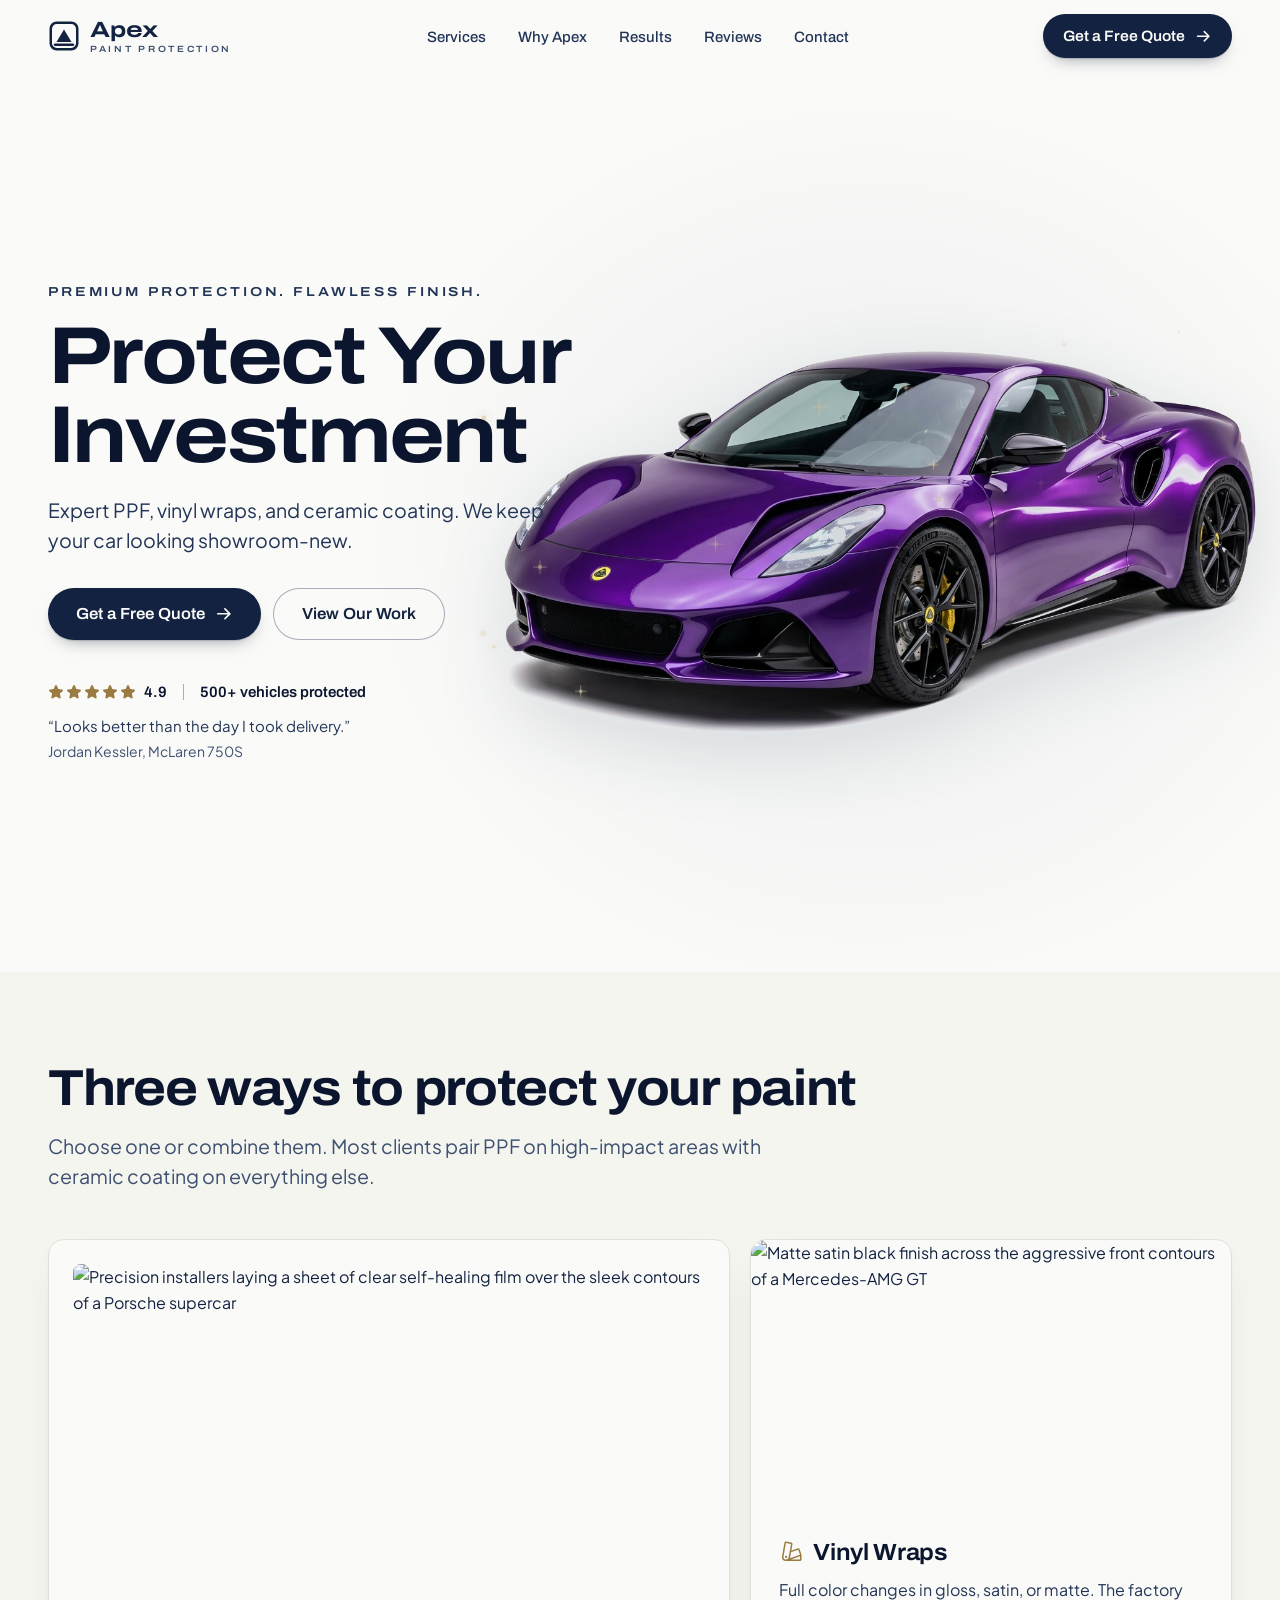
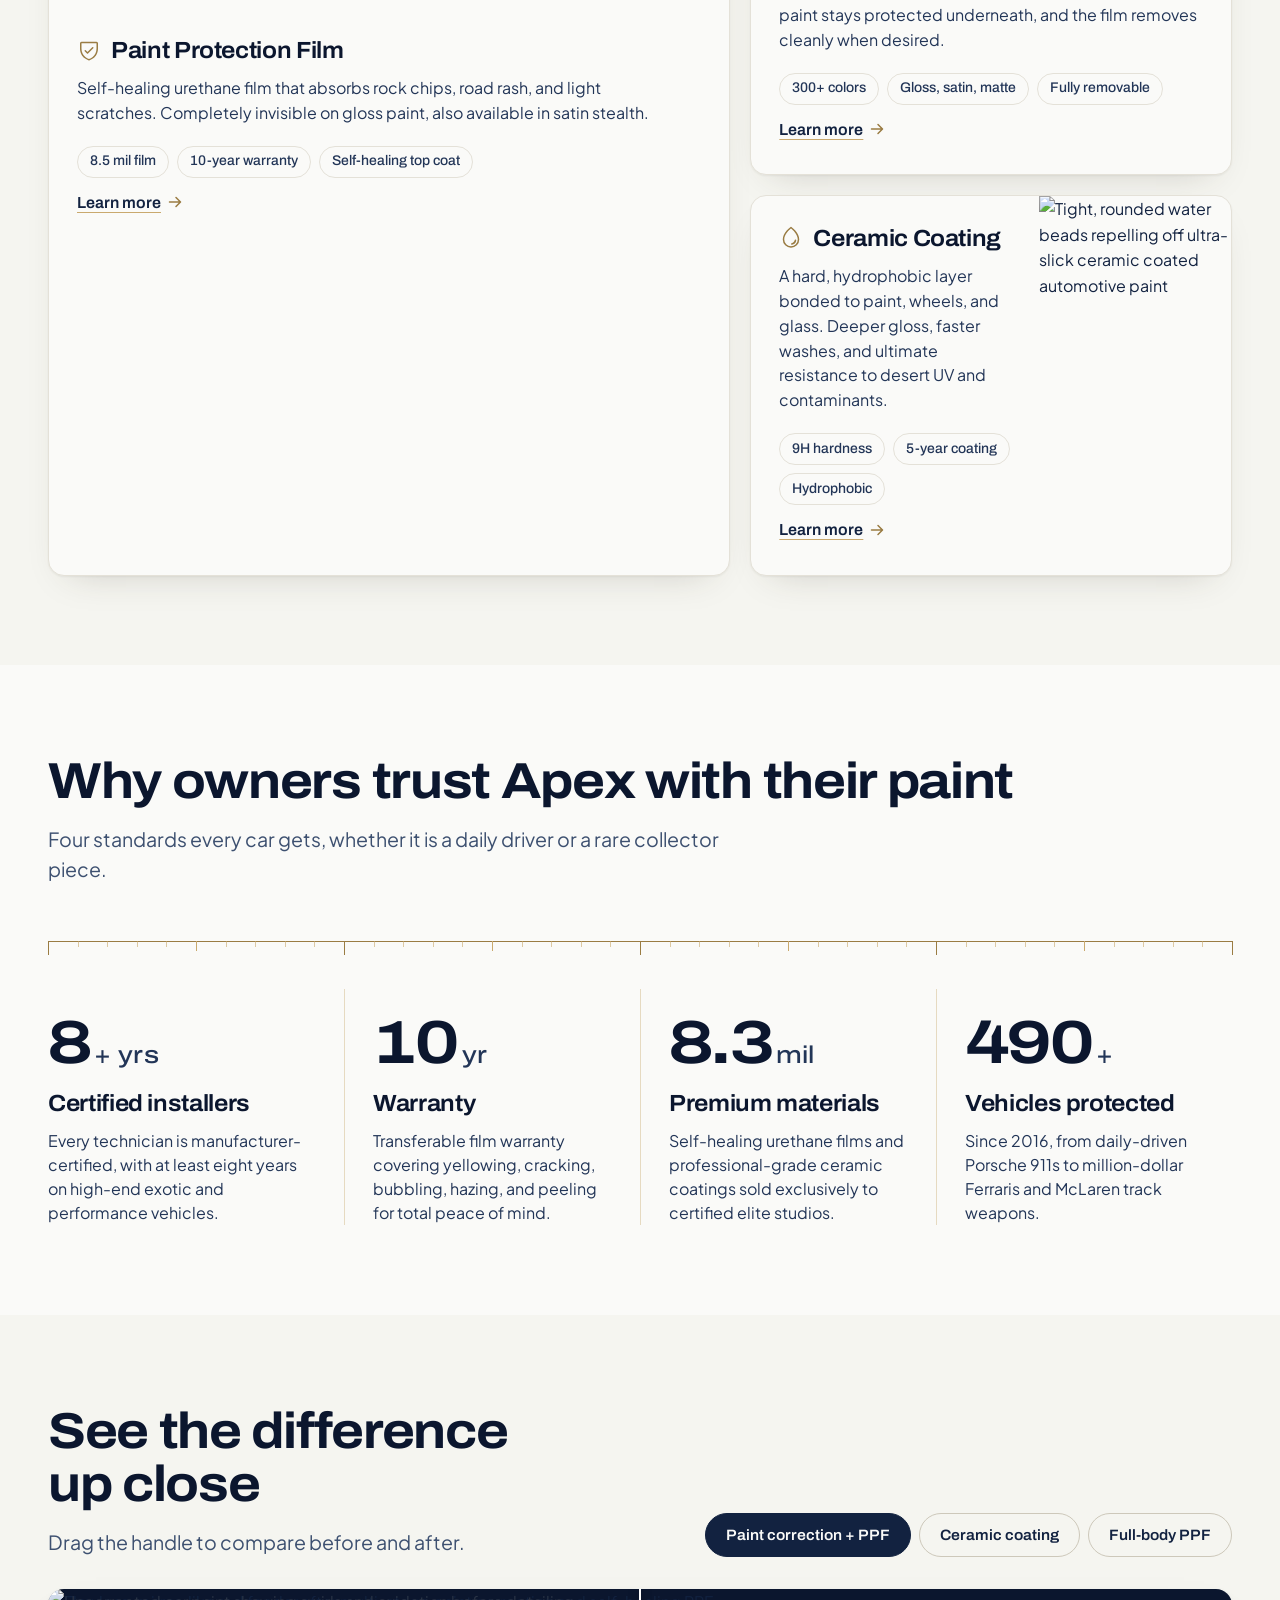
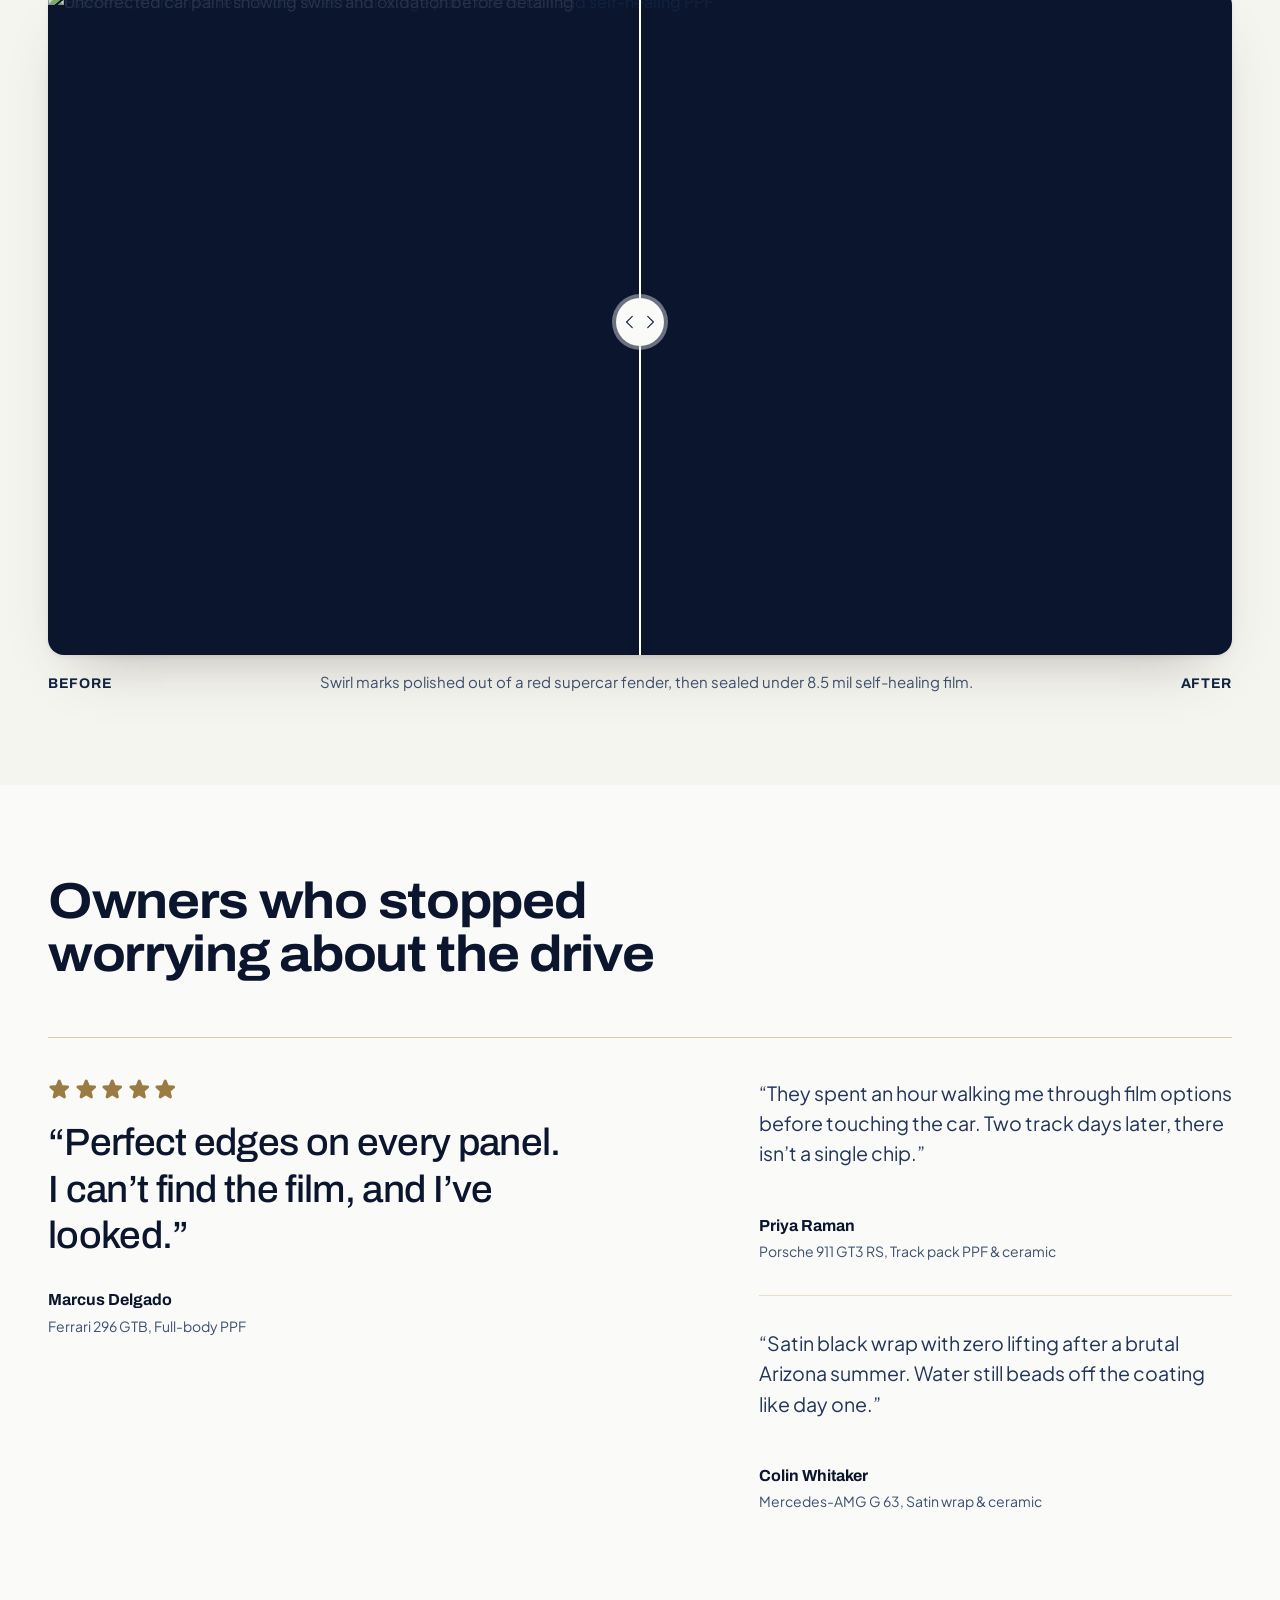
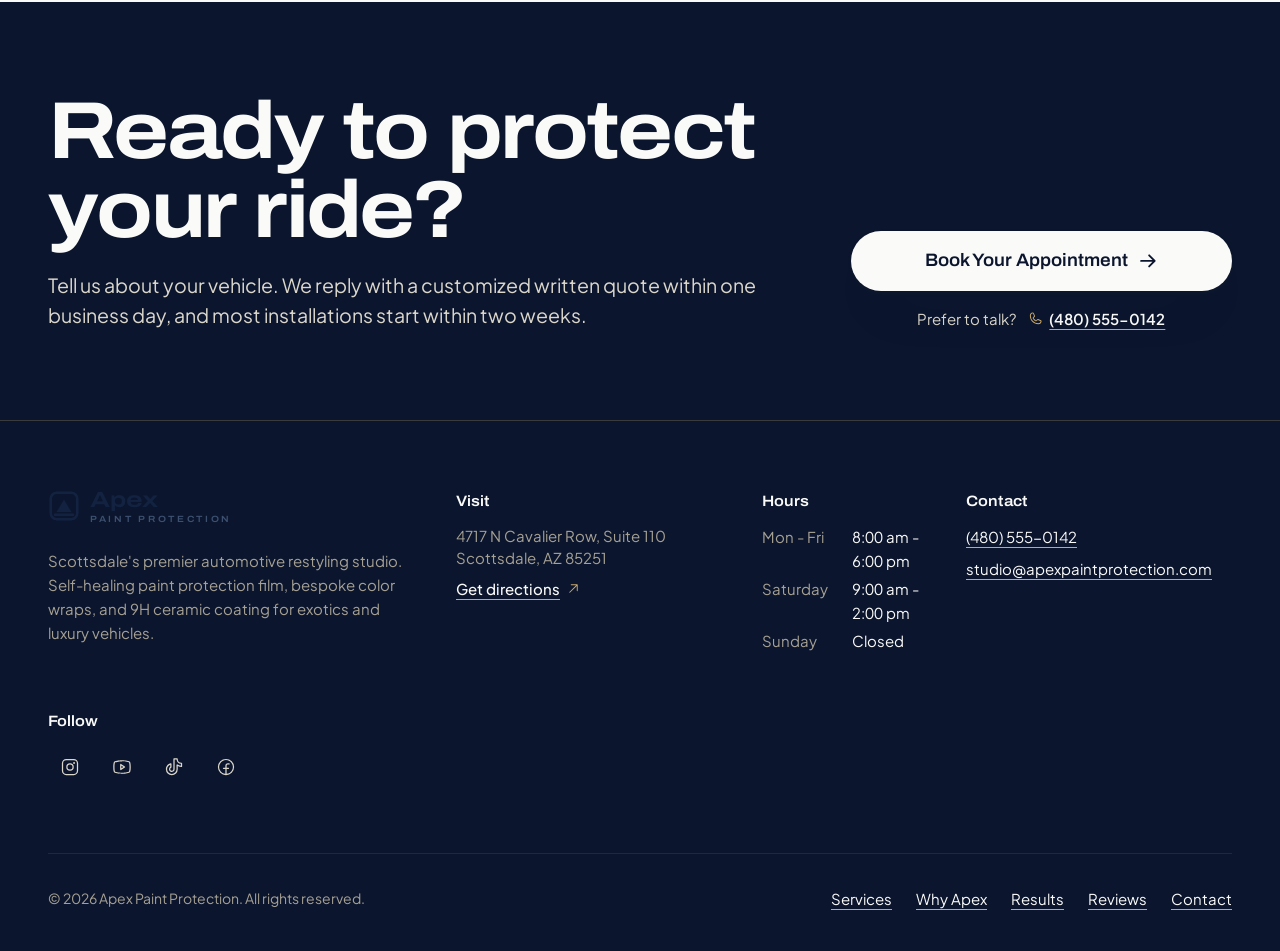
==== index.html @ 85b522db "Udpated the whole new website" ====
<!DOCTYPE html>
<html lang="en">
<head>
  <meta charset="utf-8" />
  <meta name="viewport" content="width=device-width, initial-scale=1.0" />
  <meta name="theme-color" content="#fafaf8" />
  <meta name="color-scheme" content="light" />
  
  <title>Apex Paint Protection | PPF, Vinyl Wraps & Ceramic Coating in Scottsdale</title>
  <meta name="description" content="Scottsdale's premier automotive restyling studio. Certified paint protection film (PPF), custom vinyl wraps, and 9H ceramic coating for exotics, supercars, and daily drivers." />
  
  <!-- Open Graph / Meta -->
  <meta property="og:type" content="website" />
  <meta property="og:title" content="Apex Paint Protection | PPF, Wraps & Ceramic Coating" />
  <meta property="og:description" content="Factory-certified installers, 10-year transferable film warranty, 500+ supercars protected. Book your consultation in Scottsdale." />
  <meta property="og:image" content="https://images.unsplash.com/photo-1617814076367-b759c7d7e738?auto=format&fit=crop&w=1200&q=80" />

  <!-- Google Fonts: Archivo (Variable weights & stretch) + Inter -->
  <link rel="preconnect" href="https://fonts.googleapis.com" />
  <link rel="preconnect" href="https://fonts.gstatic.com" crossorigin />
  <link href="https://fonts.googleapis.com/css2?family=Archivo:ital,wdth,wght@0,62..125,100..900;1,62..125,100..900&family=Plus+Jakarta+Sans:wght@400;500;600;700&display=swap" rel="stylesheet" />

  <link rel="stylesheet" href="styles.css" />
</head>
<body id="top">
  <a href="#main" class="skip-link">Skip to content</a>

  <!-- ==================== HEADER ==================== -->
  <header class="site-header" id="site-header">
    <div class="container-page header-inner">
      <a href="#top" class="brand-logo" aria-label="Apex Paint Protection, back to top">
        <svg viewBox="0 0 32 32" fill="none" aria-hidden="true" class="logo-icon">
          <rect x="2.75" y="2.75" width="26.5" height="26.5" rx="6" stroke="currentColor" stroke-width="2.5"></rect>
          <path d="M16 9.5 23.5 22h-15L16 9.5Z" fill="currentColor"></path>
          <path d="M7 24.75h18" stroke="currentColor" stroke-width="2.5" stroke-linecap="round"></path>
        </svg>
        <span class="brand-text">
          <span class="brand-title">Apex</span>
          <span class="brand-subtitle">Paint Protection</span>
        </span>
      </a>

      <nav class="desktop-nav" aria-label="Primary Navigation">
        <ul class="nav-list">
          <li><a href="#services" class="nav-link">Services</a></li>
          <li><a href="#why" class="nav-link">Why Apex</a></li>
          <li><a href="#results" class="nav-link">Results</a></li>
          <li><a href="#reviews" class="nav-link">Reviews</a></li>
          <li><a href="#contact" class="nav-link">Contact</a></li>
        </ul>
      </nav>

      <div class="header-actions">
        <button type="button" class="btn btn-primary btn-sm btn-quote" id="header-quote-btn" aria-haspopup="dialog">
          <span>Get a Free Quote</span>
          <svg class="btn-arrow" viewBox="0 0 256 256" width="1em" height="1em" fill="currentColor" aria-hidden="true">
            <path d="M224.49,136.49l-72,72a12,12,0,0,1-17-17L187,140H40a12,12,0,0,1,0-24H187L135.51,64.48a12,12,0,0,1,17-17l72,72A12,12,0,0,1,224.49,136.49Z"></path>
          </svg>
        </button>

        <button type="button" class="mobile-menu-btn" id="mobile-menu-toggle" aria-label="Open navigation menu" aria-expanded="false" aria-controls="mobile-drawer">
          <svg viewBox="0 0 256 256" width="1em" height="1em" fill="currentColor" aria-hidden="true">
            <path d="M224,128a8,8,0,0,1-8,8H40a8,8,0,0,1,0-16H216A8,8,0,0,1,224,128ZM40,72H216a8,8,0,0,0,0-16H40a8,8,0,0,0,0,16ZM216,184H40a8,8,0,0,0,0,16H216a8,8,0,0,0,0-16Z"></path>
          </svg>
        </button>
      </div>
    </div>
  </header>

  <!-- Mobile Menu Drawer Dialog -->
  <dialog id="mobile-drawer" class="mobile-drawer" aria-label="Navigation Menu">
    <div class="container-page mobile-drawer-inner">
      <div class="drawer-header">
        <span class="brand-logo">
          <svg viewBox="0 0 32 32" fill="none" aria-hidden="true" class="logo-icon">
            <rect x="2.75" y="2.75" width="26.5" height="26.5" rx="6" stroke="currentColor" stroke-width="2.5"></rect>
            <path d="M16 9.5 23.5 22h-15L16 9.5Z" fill="currentColor"></path>
            <path d="M7 24.75h18" stroke="currentColor" stroke-width="2.5" stroke-linecap="round"></path>
          </svg>
          <span class="brand-text">
            <span class="brand-title">Apex</span>
            <span class="brand-subtitle">Paint Protection</span>
          </span>
        </span>
        <button type="button" class="drawer-close-btn" id="mobile-drawer-close" aria-label="Close navigation menu">
          <svg viewBox="0 0 256 256" width="1em" height="1em" fill="currentColor" aria-hidden="true">
            <path d="M205.66,194.34a8,8,0,0,1-11.32,11.32L128,139.31,61.66,205.66a8,8,0,0,1-11.32-11.32L116.69,128,50.34,61.66A8,8,0,0,1,61.66,50.34L128,116.69l66.34-66.35a8,8,0,0,1,11.32,11.32L139.31,128Z"></path>
          </svg>
        </button>
      </div>

      <nav class="mobile-nav" aria-label="Mobile Navigation">
        <ul class="mobile-nav-list">
          <li><a href="#services" class="mobile-nav-link">Services</a></li>
          <li><a href="#why" class="mobile-nav-link">Why Apex</a></li>
          <li><a href="#results" class="mobile-nav-link">Results</a></li>
          <li><a href="#reviews" class="mobile-nav-link">Reviews</a></li>
          <li><a href="#contact" class="mobile-nav-link">Contact</a></li>
        </ul>
      </nav>

      <div class="mobile-drawer-footer">
        <button type="button" class="btn btn-primary btn-lg w-full btn-quote-mobile">
          <span>Get a Free Quote</span>
          <svg class="btn-arrow" viewBox="0 0 256 256" width="1em" height="1em" fill="currentColor" aria-hidden="true">
            <path d="M224.49,136.49l-72,72a12,12,0,0,1-17-17L187,140H40a12,12,0,0,1,0-24H187L135.51,64.48a12,12,0,0,1,17-17l72,72A12,12,0,0,1,224.49,136.49Z"></path>
          </svg>
        </button>
      </div>
    </div>
  </dialog>

  <!-- ==================== MAIN CONTENT ==================== -->
  <main id="main">
    
    <!-- HERO SECTION -->
    <section class="hero-section" id="hero" aria-labelledby="hero-heading">
      <div class="container-page hero-container">
        
        <!-- Hero Text & CTA -->
        <div class="hero-content">
          <p class="eyebrow" data-reveal>Premium protection. Flawless finish.</p>
          
          <h1 id="hero-heading" class="heading-display hero-title">
            <span class="line-mask"><span class="line-inner" data-reveal-line>Protect Your</span></span>
            <span class="line-mask"><span class="line-inner" data-reveal-line>Investment</span></span>
          </h1>

          <p class="text-lead hero-lead" data-reveal>
            Expert PPF, vinyl wraps, and ceramic coating. We keep your car looking showroom-new.
          </p>

          <div class="hero-cta-group" data-reveal>
            <button type="button" class="btn btn-primary btn-lg btn-quote" aria-haspopup="dialog">
              <span>Get a Free Quote</span>
              <svg class="btn-arrow" viewBox="0 0 256 256" width="1em" height="1em" fill="currentColor" aria-hidden="true">
                <path d="M224.49,136.49l-72,72a12,12,0,0,1-17-17L187,140H40a12,12,0,0,1,0-24H187L135.51,64.48a12,12,0,0,1,17-17l72,72A12,12,0,0,1,224.49,136.49Z"></path>
              </svg>
            </button>
            <a href="#results" class="btn btn-secondary btn-lg">
              <span>View Our Work</span>
            </a>
          </div>

          <!-- Social Proof Bar -->
          <div class="hero-proof" data-reveal>
            <div class="proof-stats">
              <div class="rating-badge">
                <span class="star-rating" aria-hidden="true">
                  <svg viewBox="0 0 256 256" width="1em" height="1em" fill="currentColor"><path d="M234.29,114.85l-45,38.83L203,211.75a16.4,16.4,0,0,1-24.5,17.82L128,198.49,77.47,229.57A16.4,16.4,0,0,1,53,211.75l13.76-58.07-45-38.83A16.46,16.46,0,0,1,31.08,86l59-4.76,22.76-55.08a16.36,16.36,0,0,1,30.27,0l22.75,55.08,59,4.76a16.46,16.46,0,0,1,9.37,28.86Z"></path></svg>
                  <svg viewBox="0 0 256 256" width="1em" height="1em" fill="currentColor"><path d="M234.29,114.85l-45,38.83L203,211.75a16.4,16.4,0,0,1-24.5,17.82L128,198.49,77.47,229.57A16.4,16.4,0,0,1,53,211.75l13.76-58.07-45-38.83A16.46,16.46,0,0,1,31.08,86l59-4.76,22.76-55.08a16.36,16.36,0,0,1,30.27,0l22.75,55.08,59,4.76a16.46,16.46,0,0,1,9.37,28.86Z"></path></svg>
                  <svg viewBox="0 0 256 256" width="1em" height="1em" fill="currentColor"><path d="M234.29,114.85l-45,38.83L203,211.75a16.4,16.4,0,0,1-24.5,17.82L128,198.49,77.47,229.57A16.4,16.4,0,0,1,53,211.75l13.76-58.07-45-38.83A16.46,16.46,0,0,1,31.08,86l59-4.76,22.76-55.08a16.36,16.36,0,0,1,30.27,0l22.75,55.08,59,4.76a16.46,16.46,0,0,1,9.37,28.86Z"></path></svg>
                  <svg viewBox="0 0 256 256" width="1em" height="1em" fill="currentColor"><path d="M234.29,114.85l-45,38.83L203,211.75a16.4,16.4,0,0,1-24.5,17.82L128,198.49,77.47,229.57A16.4,16.4,0,0,1,53,211.75l13.76-58.07-45-38.83A16.46,16.46,0,0,1,31.08,86l59-4.76,22.76-55.08a16.36,16.36,0,0,1,30.27,0l22.75,55.08,59,4.76a16.46,16.46,0,0,1,9.37,28.86Z"></path></svg>
                  <svg viewBox="0 0 256 256" width="1em" height="1em" fill="currentColor"><path d="M234.29,114.85l-45,38.83L203,211.75a16.4,16.4,0,0,1-24.5,17.82L128,198.49,77.47,229.57A16.4,16.4,0,0,1,53,211.75l13.76-58.07-45-38.83A16.46,16.46,0,0,1,31.08,86l59-4.76,22.76-55.08a16.36,16.36,0,0,1,30.27,0l22.75,55.08,59,4.76a16.46,16.46,0,0,1,9.37,28.86Z"></path></svg>
                </span>
                <span class="rating-num">4.9</span>
                <span class="sr-only">out of 5 average rating</span>
              </div>
              <span class="proof-divider" aria-hidden="true"></span>
              <p class="proof-count">500+ vehicles protected</p>
            </div>

            <figure class="proof-quote">
              <blockquote>
                <p>“Looks better than the day I took delivery.”</p>
              </blockquote>
              <figcaption>Jordan Kessler, McLaren 750S</figcaption>
            </figure>
          </div>
        </div>

        <!-- Hero Stage Car Showcase Visual (Purple Lotus Emira, Transparent Background) -->
        <div class="hero-stage">
          <div class="stage-frame">
            <div class="stage-visual-wrap">
              <img 
                src="lotus-emira-transparent.png" 
                alt="Lotus Emira sports car in metallic royal purple with self-healing paint protection film" 
                class="hero-img hero-car-cutout"
                loading="eager"
              />
              <canvas id="hero-glint-canvas" class="hero-glint-canvas" aria-hidden="true"></canvas>
            </div>
          </div>
          <div class="hero-scrim" aria-hidden="true"></div>
        </div>

      </div>
    </section>

    <!-- ==================== SERVICES SECTION ==================== -->
    <section class="section-y bg-surface-alt" id="services" aria-labelledby="services-heading">
      <div class="container-page">
        <div class="section-header">
          <h2 id="services-heading" class="heading-2">Three ways to protect your paint</h2>
          <p class="text-lead section-lead">
            Choose one or combine them. Most clients pair PPF on high-impact areas with ceramic coating on everything else.
          </p>
        </div>

        <!-- Bento Grid -->
        <ul class="services-grid" role="list">
          
          <!-- Card 1: Paint Protection Film (Featured large card) -->
          <li class="service-card service-card-featured">
            <div class="service-media-featured">
              <div class="service-featured-img-wrap">
                <img 
                  src="https://images.unsplash.com/photo-1503376780353-7e6692767b70?auto=format&fit=crop&w=1400&q=80" 
                  alt="Precision installers laying a sheet of clear self-healing film over the sleek contours of a Porsche supercar" 
                  class="service-img-contain"
                  loading="lazy"
                />
                <!-- Interactive gloss beam -->
                <div class="sheen-overlay" aria-hidden="true"></div>
              </div>
            </div>

            <div class="service-body">
              <h3 class="heading-3 service-title">
                <svg viewBox="0 0 256 256" width="1em" height="1em" fill="currentColor" class="service-icon" aria-hidden="true">
                  <path d="M208,40H48A16,16,0,0,0,32,56v56c0,52.72,25.52,84.67,46.93,102.19,23.06,18.86,46,25.26,47,25.53a8,8,0,0,0,4.2,0c1-.27,23.91-6.67,47-25.53C198.48,196.67,224,164.72,224,112V56A16,16,0,0,0,208,40Zm0,72c0,37.07-13.66,67.16-40.6,89.42A129.3,129.3,0,0,1,128,223.62a128.25,128.25,0,0,1-38.92-21.81C61.82,179.51,48,149.3,48,112l0-56,160,0ZM82.34,141.66a8,8,0,0,1,11.32-11.32L112,148.69l50.34-50.35a8,8,0,0,1,11.32,11.32l-56,56a8,8,0,0,1-11.32,0Z"></path>
                </svg>
                <span>Paint Protection Film</span>
              </h3>
              <p class="service-desc">
                Self-healing urethane film that absorbs rock chips, road rash, and light scratches. Completely invisible on gloss paint, also available in satin stealth.
              </p>
              <ul class="badge-list" role="list">
                <li class="pill-badge">8.5 mil film</li>
                <li class="pill-badge">10-year warranty</li>
                <li class="pill-badge">Self-healing top coat</li>
              </ul>
              <button type="button" class="btn-text-link" data-open-sheet="ppf">
                <span>Learn more</span>
                <span class="sr-only">about Paint Protection Film</span>
                <svg viewBox="0 0 256 256" width="1em" height="1em" fill="currentColor" aria-hidden="true">
                  <path d="M224.49,136.49l-72,72a12,12,0,0,1-17-17L187,140H40a12,12,0,0,1,0-24H187L135.51,64.48a12,12,0,0,1,17-17l72,72A12,12,0,0,1,224.49,136.49Z"></path>
                </svg>
              </button>
            </div>
          </li>

          <!-- Card 2: Vinyl Wraps -->
          <li class="service-card service-card-wrap">
            <div class="service-media-standard">
              <img 
                src="https://images.unsplash.com/photo-1618843479313-40f8afb4b4d8?auto=format&fit=crop&w=1200&q=80" 
                alt="Matte satin black finish across the aggressive front contours of a Mercedes-AMG GT" 
                class="service-img-cover"
                loading="lazy"
              />
            </div>
            <div class="service-body">
              <h3 class="heading-3 service-title">
                <svg viewBox="0 0 256 256" width="1em" height="1em" fill="currentColor" class="service-icon" aria-hidden="true">
                  <path d="M88,180a12,12,0,1,1-12-12A12,12,0,0,1,88,180Zm152-23.81V208a16,16,0,0,1-16,16H76a46.36,46.36,0,0,1-7.94-.68,44,44,0,0,1-35.43-50.95l25-143.13a15.94,15.94,0,0,1,18.47-13L130.84,26a16,16,0,0,1,12.92,18.52l-12.08,69L199.49,89a16,16,0,0,1,20.45,9.52L239,150.69A18.35,18.35,0,0,1,240,156.19ZM103,184.87,128,41.74,73.46,32l-25,143.1A28,28,0,0,0,70.9,207.57,27.29,27.29,0,0,0,91.46,203,27.84,27.84,0,0,0,103,184.87ZM116.78,195,224,156.11,204.92,104,128.5,131.7l-9.78,55.92A44.63,44.63,0,0,1,116.78,195ZM224,173.12,127.74,208H224Z"></path>
                </svg>
                <span>Vinyl Wraps</span>
              </h3>
              <p class="service-desc">
                Full color changes in gloss, satin, or matte. The factory paint stays protected underneath, and the film removes cleanly when desired.
              </p>
              <ul class="badge-list" role="list">
                <li class="pill-badge">300+ colors</li>
                <li class="pill-badge">Gloss, satin, matte</li>
                <li class="pill-badge">Fully removable</li>
              </ul>
              <button type="button" class="btn-text-link" data-open-sheet="wraps">
                <span>Learn more</span>
                <span class="sr-only">about Vinyl Wraps</span>
                <svg viewBox="0 0 256 256" width="1em" height="1em" fill="currentColor" aria-hidden="true">
                  <path d="M224.49,136.49l-72,72a12,12,0,0,1-17-17L187,140H40a12,12,0,0,1,0-24H187L135.51,64.48a12,12,0,0,1,17-17l72,72A12,12,0,0,1,224.49,136.49Z"></path>
                </svg>
              </button>
            </div>
          </li>

          <!-- Card 3: Ceramic Coating -->
          <li class="service-card service-card-coating">
            <div class="service-body">
              <h3 class="heading-3 service-title">
                <svg viewBox="0 0 256 256" width="1em" height="1em" fill="currentColor" class="service-icon" aria-hidden="true">
                  <path d="M174,47.75a254.19,254.19,0,0,0-41.45-38.3,8,8,0,0,0-9.18,0A254.19,254.19,0,0,0,82,47.75C54.51,79.32,40,112.6,40,144a88,88,0,0,0,176,0C216,112.6,201.49,79.32,174,47.75ZM128,216a72.08,72.08,0,0,1-72-72c0-57.23,55.47-105,72-118,16.53,13,72,60.75,72,118A72.08,72.08,0,0,1,128,216Zm55.89-62.66a57.6,57.6,0,0,1-46.56,46.55A8.75,8.75,0,0,1,136,200a8,8,0,0,1-1.32-15.89c16.57-2.79,30.63-16.85,33.44-33.45a8,8,0,0,1,15.78,2.68Z"></path>
                </svg>
                <span>Ceramic Coating</span>
              </h3>
              <p class="service-desc">
                A hard, hydrophobic layer bonded to paint, wheels, and glass. Deeper gloss, faster washes, and ultimate resistance to desert UV and contaminants.
              </p>
              <ul class="badge-list" role="list">
                <li class="pill-badge">9H hardness</li>
                <li class="pill-badge">5-year coating</li>
                <li class="pill-badge">Hydrophobic</li>
              </ul>
              <button type="button" class="btn-text-link" data-open-sheet="ceramic">
                <span>Learn more</span>
                <span class="sr-only">about Ceramic Coating</span>
                <svg viewBox="0 0 256 256" width="1em" height="1em" fill="currentColor" aria-hidden="true">
                  <path d="M224.49,136.49l-72,72a12,12,0,0,1-17-17L187,140H40a12,12,0,0,1,0-24H187L135.51,64.48a12,12,0,0,1,17-17l72,72A12,12,0,0,1,224.49,136.49Z"></path>
                </svg>
              </button>
            </div>
            <div class="service-media-standard coating-media">
              <img 
                src="https://images.unsplash.com/photo-1607860108855-64acf2078ed9?auto=format&fit=crop&w=1200&q=80" 
                alt="Tight, rounded water beads repelling off ultra-slick ceramic coated automotive paint" 
                class="service-img-cover"
                loading="lazy"
              />
            </div>
          </li>

        </ul>
      </div>
    </section>

    <!-- ==================== WHY APEX (METRIC STRIP) ==================== -->
    <section class="section-y bg-surface" id="why" aria-labelledby="why-heading">
      <div class="container-page">
        <div class="section-header">
          <h2 id="why-heading" class="heading-2">Why owners trust Apex with their paint</h2>
          <p class="text-lead section-lead">
            Four standards every car gets, whether it is a daily driver or a rare collector piece.
          </p>
        </div>

        <div class="why-framework">
          <!-- Architectural Gold Ruler Bar -->
          <div class="why-ruler-strip" aria-hidden="true">
            <span class="ruler-line"></span>
            <!-- Tick marks dynamically generated via CSS or DOM -->
            <div class="ruler-ticks" id="ruler-ticks"></div>
          </div>

          <!-- 4 Pillars -->
          <ul class="why-grid" role="list">
            <li class="why-item" data-counter-item>
              <div class="why-stat">
                <span class="stat-number" data-target="8" data-decimals="0">0</span><span class="stat-unit">+ yrs</span>
              </div>
              <h3 class="heading-3 why-title">Certified installers</h3>
              <p class="why-text">
                Every technician is manufacturer-certified, with at least eight years on high-end exotic and performance vehicles.
              </p>
            </li>

            <li class="why-item" data-counter-item>
              <div class="why-stat">
                <span class="stat-number" data-target="10" data-decimals="0">0</span><span class="stat-unit"> yr</span>
              </div>
              <h3 class="heading-3 why-title">Warranty</h3>
              <p class="why-text">
                Transferable film warranty covering yellowing, cracking, bubbling, hazing, and peeling for total peace of mind.
              </p>
            </li>

            <li class="why-item" data-counter-item>
              <div class="why-stat">
                <span class="stat-number" data-target="8.5" data-decimals="1">0.0</span><span class="stat-unit"> mil</span>
              </div>
              <h3 class="heading-3 why-title">Premium materials</h3>
              <p class="why-text">
                Self-healing urethane films and professional-grade ceramic coatings sold exclusively to certified elite studios.
              </p>
            </li>

            <li class="why-item" data-counter-item>
              <div class="why-stat">
                <span class="stat-number" data-target="500" data-decimals="0">0</span><span class="stat-unit">+</span>
              </div>
              <h3 class="heading-3 why-title">Vehicles protected</h3>
              <p class="why-text">
                Since 2016, from daily-driven Porsche 911s to million-dollar Ferraris and McLaren track weapons.
              </p>
            </li>
          </ul>
        </div>
      </div>
    </section>

    <!-- ==================== BEFORE / AFTER INTERACTIVE COMPARISON ==================== -->
    <section class="section-y bg-surface-alt" id="results" aria-labelledby="results-heading">
      <div class="container-page">
        <div class="results-header-row">
          <div>
            <h2 id="results-heading" class="heading-2">See the difference up close</h2>
            <p class="text-lead section-lead">Drag the handle to compare before and after.</p>
          </div>

          <!-- Tablist -->
          <div class="results-tabs" role="tablist" aria-label="Comparison treatments">
            <button type="button" role="tab" class="tab-btn active" id="tab-correction" aria-selected="true" aria-controls="results-slider-wrapper" data-comparison="correction">
              Paint correction + PPF
            </button>
            <button type="button" role="tab" class="tab-btn" id="tab-ceramic" aria-selected="false" aria-controls="results-slider-wrapper" data-comparison="ceramic">
              Ceramic coating
            </button>
            <button type="button" role="tab" class="tab-btn" id="tab-fullbody" aria-selected="false" aria-controls="results-slider-wrapper" data-comparison="fullbody">
              Full-body PPF
            </button>
          </div>
        </div>

        <!-- Slider Component -->
        <div class="comparison-container" id="results-slider-wrapper">
          <div class="comparison-viewport" id="comparison-slider" style="--slider-pos: 50%;">
            
            <!-- After Image (Base) -->
            <div class="comparison-layer after-layer">
              <img 
                id="after-img" 
                src="https://images.unsplash.com/photo-1542282088-72c9c27ed0cd?auto=format&fit=crop&w=2000&q=85" 
                alt="Flawless, mirror-like red fender after multi-stage paint correction and self-healing PPF" 
                draggable="false"
              />
            </div>

            <!-- Before Image (Clipped) -->
            <div class="comparison-layer before-layer" id="before-layer">
              <img 
                id="before-img" 
                src="https://images.unsplash.com/photo-1542282088-72c9c27ed0cd?auto=format&fit=crop&w=2000&q=85" 
                alt="Uncorrected car paint showing swirls and oxidation before detailing" 
                draggable="false"
                class="before-filter-swirls"
              />
            </div>

            <!-- Divider Line -->
            <div class="slider-divider" aria-hidden="true"></div>

            <!-- Draggable Handle -->
            <div 
              class="slider-handle" 
              id="slider-handle" 
              role="slider" 
              tabindex="0" 
              aria-label="Before and after comparison position" 
              aria-valuemin="0" 
              aria-valuemax="100" 
              aria-valuenow="50"
            >
              <svg viewBox="0 0 256 256" width="1em" height="1em" fill="currentColor" class="handle-arrow" aria-hidden="true">
                <path d="M165.66,202.34a8,8,0,0,1-11.32,11.32l-80-80a8,8,0,0,1,0-11.32l80-80a8,8,0,0,1,11.32,11.32L91.31,128Z"></path>
              </svg>
              <svg viewBox="0 0 256 256" width="1em" height="1em" fill="currentColor" class="handle-arrow" aria-hidden="true">
                <path d="M181.66,133.66l-80,80a8,8,0,0,1-11.32-11.32L164.69,128,90.34,53.66a8,8,0,0,1,11.32-11.32l80,80A8,8,0,0,1,181.66,133.66Z"></path>
              </svg>
            </div>
          </div>

          <!-- Labels & Caption -->
          <div class="comparison-caption-bar">
            <span class="label-before">Before</span>
            <p class="comparison-caption" id="comparison-caption-text">
              Swirl marks polished out of a red supercar fender, then sealed under 8.5 mil self-healing film.
            </p>
            <span class="label-after">After</span>
          </div>
        </div>
      </div>
    </section>

    <!-- ==================== REVIEWS SECTION ==================== -->
    <section class="section-y bg-surface" id="reviews" aria-labelledby="reviews-heading">
      <div class="container-page">
        <h2 id="reviews-heading" class="heading-2 reviews-main-title">Owners who stopped worrying about the drive</h2>

        <div class="reviews-layout">
          <!-- Featured Big Testimonial -->
          <figure class="featured-review">
            <div class="review-stars" role="img" aria-label="Rated 5 out of 5 stars">
              <svg viewBox="0 0 256 256" width="1.25em" height="1.25em" fill="currentColor"><path d="M234.29,114.85l-45,38.83L203,211.75a16.4,16.4,0,0,1-24.5,17.82L128,198.49,77.47,229.57A16.4,16.4,0,0,1,53,211.75l13.76-58.07-45-38.83A16.46,16.46,0,0,1,31.08,86l59-4.76,22.76-55.08a16.36,16.36,0,0,1,30.27,0l22.75,55.08,59,4.76a16.46,16.46,0,0,1,9.37,28.86Z"></path></svg>
              <svg viewBox="0 0 256 256" width="1.25em" height="1.25em" fill="currentColor"><path d="M234.29,114.85l-45,38.83L203,211.75a16.4,16.4,0,0,1-24.5,17.82L128,198.49,77.47,229.57A16.4,16.4,0,0,1,53,211.75l13.76-58.07-45-38.83A16.46,16.46,0,0,1,31.08,86l59-4.76,22.76-55.08a16.36,16.36,0,0,1,30.27,0l22.75,55.08,59,4.76a16.46,16.46,0,0,1,9.37,28.86Z"></path></svg>
              <svg viewBox="0 0 256 256" width="1.25em" height="1.25em" fill="currentColor"><path d="M234.29,114.85l-45,38.83L203,211.75a16.4,16.4,0,0,1-24.5,17.82L128,198.49,77.47,229.57A16.4,16.4,0,0,1,53,211.75l13.76-58.07-45-38.83A16.46,16.46,0,0,1,31.08,86l59-4.76,22.76-55.08a16.36,16.36,0,0,1,30.27,0l22.75,55.08,59,4.76a16.46,16.46,0,0,1,9.37,28.86Z"></path></svg>
              <svg viewBox="0 0 256 256" width="1.25em" height="1.25em" fill="currentColor"><path d="M234.29,114.85l-45,38.83L203,211.75a16.4,16.4,0,0,1-24.5,17.82L128,198.49,77.47,229.57A16.4,16.4,0,0,1,53,211.75l13.76-58.07-45-38.83A16.46,16.46,0,0,1,31.08,86l59-4.76,22.76-55.08a16.36,16.36,0,0,1,30.27,0l22.75,55.08,59,4.76a16.46,16.46,0,0,1,9.37,28.86Z"></path></svg>
              <svg viewBox="0 0 256 256" width="1.25em" height="1.25em" fill="currentColor"><path d="M234.29,114.85l-45,38.83L203,211.75a16.4,16.4,0,0,1-24.5,17.82L128,198.49,77.47,229.57A16.4,16.4,0,0,1,53,211.75l13.76-58.07-45-38.83A16.46,16.46,0,0,1,31.08,86l59-4.76,22.76-55.08a16.36,16.36,0,0,1,30.27,0l22.75,55.08,59,4.76a16.46,16.46,0,0,1,9.37,28.86Z"></path></svg>
            </div>
            <blockquote class="quote-lg">
              <p>“Perfect edges on every panel. I can’t find the film, and I’ve looked.”</p>
            </blockquote>
            <figcaption class="review-author">
              <span class="author-name">Marcus Delgado</span>
              <span class="author-vehicle">Ferrari 296 GTB, Full-body PPF</span>
            </figcaption>
          </figure>

          <!-- Supporting Testimonials -->
          <div class="supporting-reviews">
            <figure class="supporting-card">
              <blockquote class="text-lead">
                <p>“They spent an hour walking me through film options before touching the car. Two track days later, there isn’t a single chip.”</p>
              </blockquote>
              <figcaption class="review-author">
                <span class="author-name">Priya Raman</span>
                <span class="author-vehicle">Porsche 911 GT3 RS, Track pack PPF & ceramic</span>
              </figcaption>
            </figure>

            <figure class="supporting-card">
              <blockquote class="text-lead">
                <p>“Satin black wrap with zero lifting after a brutal Arizona summer. Water still beads off the coating like day one.”</p>
              </blockquote>
              <figcaption class="review-author">
                <span class="author-name">Colin Whitaker</span>
                <span class="author-vehicle">Mercedes-AMG G 63, Satin wrap & ceramic</span>
              </figcaption>
            </figure>
          </div>
        </div>
      </div>
    </section>

    <!-- ==================== BOOK APPOINTMENT CTA SECTION ==================== -->
    <section class="book-section" id="book" aria-labelledby="book-heading">
      <div class="container-page book-container">
        <div class="book-copy">
          <h2 id="book-heading" class="heading-display text-surface">
            <span class="line-mask"><span class="line-inner" data-reveal-line>Ready to protect</span></span>
            <span class="line-mask"><span class="line-inner" data-reveal-line>your ride?</span></span>
          </h2>
          <p class="text-lead book-lead">
            Tell us about your vehicle. We reply with a customized written quote within one business day, and most installations start within two weeks.
          </p>
        </div>

        <div class="book-action-col">
          <button type="button" class="btn btn-inverse btn-xl w-full btn-quote" aria-haspopup="dialog">
            <span>Book Your Appointment</span>
            <svg class="btn-arrow" viewBox="0 0 256 256" width="1em" height="1em" fill="currentColor" aria-hidden="true">
              <path d="M224.49,136.49l-72,72a12,12,0,0,1-17-17L187,140H40a12,12,0,0,1,0-24H187L135.51,64.48a12,12,0,0,1,17-17l72,72A12,12,0,0,1,224.49,136.49Z"></path>
            </svg>
          </button>
          
          <div class="direct-call-wrap">
            <span>Prefer to talk?</span>
            <a href="tel:+14805550142" class="phone-link">
              <svg viewBox="0 0 256 256" width="1em" height="1em" fill="currentColor" class="phone-icon" aria-hidden="true">
                <path d="M222.37,158.46l-47.11-21.11-.13-.06a16,16,0,0,0-15.17,1.4,8.12,8.12,0,0,0-.75.56L134.87,160c-15.42-7.49-31.34-23.29-38.83-38.51l20.78-24.71c.2-.25.39-.5.57-.77a16,16,0,0,0,1.32-15.06l0-.12L97.54,33.64a16,16,0,0,0-16.62-9.52A56.26,56.26,0,0,0,32,80c0,79.4,64.6,144,144,144a56.26,56.26,0,0,0,55.88-48.92A16,16,0,0,0,222.37,158.46ZM176,208A128.14,128.14,0,0,1,48,80,40.2,40.2,0,0,1,82.87,40a.61.61,0,0,0,0,.12l21,47L83.2,111.86a6.13,6.13,0,0,0-.57.77,16,16,0,0,0-1,15.7c9.06,18.53,27.73,37.06,46.46,46.11a16,16,0,0,0,15.75-1.14,8.44,8.44,0,0,0,.74-.56L168.89,152l47,21.05h0s.08,0,.11,0A40.21,40.21,0,0,1,176,208Z"></path>
              </svg>
              <span>(480) 555-0142</span>
            </a>
          </div>
        </div>
      </div>
    </section>

  </main>

  <!-- ==================== FOOTER ==================== -->
  <footer class="site-footer" id="contact">
    <div class="container-page">
      <div class="footer-grid">
        
        <!-- Col 1: Brand & Bio -->
        <div class="footer-col footer-brand-col">
          <span class="brand-logo text-surface">
            <svg viewBox="0 0 32 32" fill="none" aria-hidden="true" class="logo-icon">
              <rect x="2.75" y="2.75" width="26.5" height="26.5" rx="6" stroke="currentColor" stroke-width="2.5"></rect>
              <path d="M16 9.5 23.5 22h-15L16 9.5Z" fill="currentColor"></path>
              <path d="M7 24.75h18" stroke="currentColor" stroke-width="2.5" stroke-linecap="round"></path>
            </svg>
            <span class="brand-text">
              <span class="brand-title">Apex</span>
              <span class="brand-subtitle text-gold">Paint Protection</span>
            </span>
          </span>
          <p class="footer-desc">
            Scottsdale's premier automotive restyling studio. Self-healing paint protection film, bespoke color wraps, and 9H ceramic coating for exotics and luxury vehicles.
          </p>
        </div>

        <!-- Col 2: Visit -->
        <div class="footer-col">
          <h2 class="footer-heading">Visit</h2>
          <address class="footer-address">
            <p>4717 N Cavalier Row, Suite 110<br />Scottsdale, AZ 85251</p>
            <a href="https://maps.google.com/?q=Scottsdale%2C+AZ+85251" target="_blank" rel="noopener noreferrer" class="footer-link-arrow">
              <span>Get directions</span>
              <svg viewBox="0 0 256 256" width="1em" height="1em" fill="currentColor" aria-hidden="true">
                <path d="M200,64V168a8,8,0,0,1-16,0V83.31L69.66,197.66a8,8,0,0,1-11.32-11.32L172.69,72H88a8,8,0,0,1,0-16H192A8,8,0,0,1,200,64Z"></path>
              </svg>
            </a>
          </address>
        </div>

        <!-- Col 3: Hours -->
        <div class="footer-col">
          <h2 class="footer-heading">Hours</h2>
          <dl class="hours-list">
            <dt>Mon - Fri</dt>
            <dd>8:00 am - 6:00 pm</dd>
            <dt>Saturday</dt>
            <dd>9:00 am - 2:00 pm</dd>
            <dt>Sunday</dt>
            <dd>Closed</dd>
          </dl>
        </div>

        <!-- Col 4: Contact -->
        <div class="footer-col">
          <h2 class="footer-heading">Contact</h2>
          <ul class="footer-contact-list">
            <li>
              <a href="tel:+14805550142" class="footer-text-link">(480) 555-0142</a>
            </li>
            <li>
              <a href="mailto:studio@apexpaintprotection.com" class="footer-text-link">studio@apexpaintprotection.com</a>
            </li>
          </ul>
        </div>

        <!-- Col 5: Follow -->
        <div class="footer-col">
          <h2 class="footer-heading">Follow</h2>
          <ul class="social-links">
            <li>
              <a href="https://www.instagram.com/" target="_blank" rel="noopener noreferrer" aria-label="Instagram" class="social-icon-btn">
                <svg viewBox="0 0 256 256" width="1.25em" height="1.25em" fill="currentColor"><path d="M128,80a48,48,0,1,0,48,48A48.05,48.05,0,0,0,128,80Zm0,80a32,32,0,1,1,32-32A32,32,0,0,1,128,160ZM176,24H80A56.06,56.06,0,0,0,24,80v96a56.06,56.06,0,0,0,56,56h96a56.06,56.06,0,0,0,56-56V80A56.06,56.06,0,0,0,176,24Zm40,152a40,40,0,0,1-40,40H80a40,40,0,0,1-40-40V80A40,40,0,0,1,80,40h96a40,40,0,0,1,40,40ZM192,76a12,12,0,1,1-12-12A12,12,0,0,1,192,76Z"></path></svg>
              </a>
            </li>
            <li>
              <a href="https://www.youtube.com/" target="_blank" rel="noopener noreferrer" aria-label="YouTube" class="social-icon-btn">
                <svg viewBox="0 0 256 256" width="1.25em" height="1.25em" fill="currentColor"><path d="M164.44,121.34l-48-32A8,8,0,0,0,104,96v64a8,8,0,0,0,12.44,6.66l48-32a8,8,0,0,0,0-13.32ZM120,145.05V111l25.58,17ZM234.33,69.52a24,24,0,0,0-14.49-16.4C185.56,39.88,131,40,128,40s-57.56-.12-91.84,13.12a24,24,0,0,0-14.49,16.4C19.08,79.5,16,97.74,16,128s3.08,48.5,5.67,58.48a24,24,0,0,0,14.49,16.41C69,215.56,120.4,216,127.34,216h1.32c6.94,0,58.37-.44,91.18-13.11a24,24,0,0,0,14.49-16.41c2.59-10,5.67-28.22,5.67-58.48S236.92,79.5,234.33,69.52Zm-15.49,113a8,8,0,0,1-4.77,5.49c-31.65,12.22-85.48,12-86,12H128c-.54,0-54.33.2-86-12a8,8,0,0,1-4.77-5.49C34.8,173.39,32,156.57,32,128s2.8-45.39,5.16-54.47A8,8,0,0,1,41.93,68c30.52-11.79,81.66-12,85.85-12h.27c.54,0,54.38-.18,86,12a8,8,0,0,1,4.77,5.49C221.2,82.61,224,99.43,224,128S221.2,173.39,218.84,182.47Z"></path></svg>
              </a>
            </li>
            <li>
              <a href="https://www.tiktok.com/" target="_blank" rel="noopener noreferrer" aria-label="TikTok" class="social-icon-btn">
                <svg viewBox="0 0 256 256" width="1.25em" height="1.25em" fill="currentColor"><path d="M224,72a48.05,48.05,0,0,1-48-48,8,8,0,0,0-8-8H128a8,8,0,0,0-8,8V156a20,20,0,1,1-28.57-18.08A8,8,0,0,0,96,130.69V88a8,8,0,0,0-9.4-7.88C50.91,86.48,24,119.1,24,156a76,76,0,0,0,152,0V116.29A103.25,103.25,0,0,0,224,128a8,8,0,0,0,8-8V80A8,8,0,0,0,224,72Zm-8,39.64a87.19,87.19,0,0,1-43.33-16.15A8,8,0,0,0,160,102v54a60,60,0,0,1-120,0c0-25.9,16.64-49.13,40-57.6v27.67A36,36,0,1,0,136,156V32h24.5A64.14,64.14,0,0,0,216,87.5Z"></path></svg>
              </a>
            </li>
            <li>
              <a href="https://www.facebook.com/" target="_blank" rel="noopener noreferrer" aria-label="Facebook" class="social-icon-btn">
                <svg viewBox="0 0 256 256" width="1.25em" height="1.25em" fill="currentColor"><path d="M128,24A104,104,0,1,0,232,128,104.11,104.11,0,0,0,128,24Zm8,191.63V152h24a8,8,0,0,0,0-16H136V112a16,16,0,0,1,16-16h16a8,8,0,0,0,0-16H152a32,32,0,0,0-32,32v24H96a8,8,0,0,0,0,16h24v63.63a88,88,0,1,1,16,0Z"></path></svg>
              </a>
            </li>
          </ul>
        </div>

      </div>

      <div class="footer-bottom">
        <p class="copyright">© 2026 Apex Paint Protection. All rights reserved.</p>
        <nav aria-label="Footer navigation">
          <ul class="footer-nav-list">
            <li><a href="#services" class="footer-bottom-link">Services</a></li>
            <li><a href="#why" class="footer-bottom-link">Why Apex</a></li>
            <li><a href="#results" class="footer-bottom-link">Results</a></li>
            <li><a href="#reviews" class="footer-bottom-link">Reviews</a></li>
            <li><a href="#contact" class="footer-bottom-link">Contact</a></li>
          </ul>
        </nav>
      </div>
    </div>
  </footer>

  <!-- ==================== INTERACTIVE MODALS & DRAWERS ==================== -->

  <!-- 1. QUOTE & BOOKING ESTIMATOR MODAL -->
  <dialog id="quote-modal" class="quote-modal" aria-labelledby="quote-modal-title">
    <div class="modal-dialog-card">
      <div class="modal-header">
        <div>
          <span class="modal-eyebrow">Scottsdale Studio</span>
          <h3 id="quote-modal-title" class="heading-3 modal-title">Get an Instant Quote</h3>
        </div>
        <button type="button" class="modal-close-btn" id="quote-modal-close" aria-label="Close quote modal">
          <svg viewBox="0 0 256 256" width="1.25em" height="1.25em" fill="currentColor"><path d="M205.66,194.34a8,8,0,0,1-11.32,11.32L128,139.31,61.66,205.66a8,8,0,0,1-11.32-11.32L116.69,128,50.34,61.66A8,8,0,0,1,61.66,50.34L128,116.69l66.34-66.35a8,8,0,0,1,11.32,11.32L139.31,128Z"></path></svg>
        </button>
      </div>

      <form id="quote-form" class="quote-form" novalidate>
        
        <!-- Step 1: Vehicle Information -->
        <fieldset class="form-section">
          <legend class="form-legend">1. Vehicle Details</legend>
          <div class="form-row-3">
            <div class="form-field">
              <label for="car-year">Year</label>
              <input type="text" id="car-year" name="year" placeholder="2024" required />
            </div>
            <div class="form-field">
              <label for="car-make">Make</label>
              <input type="text" id="car-make" name="make" placeholder="Porsche" required />
            </div>
            <div class="form-field">
              <label for="car-model">Model</label>
              <input type="text" id="car-model" name="model" placeholder="911 GT3" required />
            </div>
          </div>
        </fieldset>

        <!-- Step 2: Protection Packages -->
        <fieldset class="form-section">
          <legend class="form-legend">2. Select Desired Protection</legend>
          <div class="service-option-grid">
            <label class="service-radio-card">
              <input type="checkbox" name="services" value="ppf-full" data-price="5500" checked />
              <div class="card-pill-content">
                <span class="option-title">Full Body PPF (Gloss/Stealth)</span>
                <span class="option-desc">Complete exterior coverage with wrapped edges</span>
                <span class="option-price">From $5,500</span>
              </div>
            </label>

            <label class="service-radio-card">
              <input type="checkbox" name="services" value="ppf-track" data-price="2200" />
              <div class="card-pill-content">
                <span class="option-title">Track Pack PPF</span>
                <span class="option-desc">Full front, rocker panels, rear arches, A-pillars</span>
                <span class="option-price">From $2,200</span>
              </div>
            </label>

            <label class="service-radio-card">
              <input type="checkbox" name="services" value="ceramic" data-price="1400" />
              <div class="card-pill-content">
                <span class="option-title">9H Ceramic Coating (5-Yr)</span>
                <span class="option-desc">Paint, wheels, glass & calipers bonded protection</span>
                <span class="option-price">From $1,400</span>
              </div>
            </label>

            <label class="service-radio-card">
              <input type="checkbox" name="services" value="wrap" data-price="4200" />
              <div class="card-pill-content">
                <span class="option-title">Bespoke Color Vinyl Wrap</span>
                <span class="option-desc">Complete exterior color transform (300+ colors)</span>
                <span class="option-price">From $4,200</span>
              </div>
            </label>
          </div>
        </fieldset>

        <!-- Step 3: Contact Info -->
        <fieldset class="form-section">
          <legend class="form-legend">3. Your Contact & Timing</legend>
          <div class="form-row-2">
            <div class="form-field">
              <label for="client-name">Full Name</label>
              <input type="text" id="client-name" name="name" placeholder="Marcus Sterling" required />
            </div>
            <div class="form-field">
              <label for="client-phone">Phone Number</label>
              <input type="tel" id="client-phone" name="phone" placeholder="(480) 555-0199" required />
            </div>
          </div>
          <div class="form-field">
            <label for="client-email">Email Address</label>
            <input type="email" id="client-email" name="email" placeholder="marcus@example.com" required />
          </div>
        </fieldset>

        <!-- Summary & Submission -->
        <div class="modal-footer">
          <div class="estimate-summary">
            <span class="est-label">Estimated Investment:</span>
            <span class="est-amount" id="estimate-total-display">$5,500</span>
          </div>
          <button type="submit" class="btn btn-primary btn-lg submit-quote-btn">
            <span>Submit Quote Request</span>
            <svg class="btn-arrow" viewBox="0 0 256 256" width="1em" height="1em" fill="currentColor">
              <path d="M224.49,136.49l-72,72a12,12,0,0,1-17-17L187,140H40a12,12,0,0,1,0-24H187L135.51,64.48a12,12,0,0,1,17-17l72,72A12,12,0,0,1,224.49,136.49Z"></path>
            </svg>
          </button>
        </div>
      </form>

      <!-- Success State -->
      <div id="quote-success-state" class="modal-success-card hidden">
        <div class="success-icon-wrap">
          <svg viewBox="0 0 256 256" width="3em" height="3em" fill="currentColor" class="text-gold">
            <path d="M128,24A104,104,0,1,0,232,128,104.11,104.11,0,0,0,128,24Zm45.66,85.66-56,56a8,8,0,0,1-11.32,0l-24-24a8,8,0,0,1,11.32-11.32L112,148.69l50.34-50.35a8,8,0,0,1,11.32,11.32Z"></path>
          </svg>
        </div>
        <h3 class="heading-3">Quote Request Received!</h3>
        <p class="text-lead">
          Thank you! Our studio director will review your vehicle specifications and email your detailed itemized quote within one business day.
        </p>
        <div class="success-meta">
          <p>Questions right now? Call us directly at <a href="tel:+14805550142" class="phone-highlight">(480) 555-0142</a>.</p>
        </div>
        <button type="button" class="btn btn-primary btn-md" id="quote-success-close">Close Window</button>
      </div>
    </div>
  </dialog>

  <!-- 2. SERVICE DETAIL SLIDE-OVER SHEET (DRAWER) -->
  <dialog id="service-sheet" class="service-sheet-drawer" aria-labelledby="service-sheet-title">
    <div class="sheet-container">
      <div class="sheet-header">
        <div>
          <span class="sheet-eyebrow" id="service-sheet-eyebrow">Service Breakdown</span>
          <h2 class="heading-3 sheet-title" id="service-sheet-title">Paint Protection Film</h2>
        </div>
        <button type="button" class="sheet-close-btn" id="service-sheet-close" aria-label="Close service details">
          <svg viewBox="0 0 256 256" width="1.25em" height="1.25em" fill="currentColor"><path d="M205.66,194.34a8,8,0,0,1-11.32,11.32L128,139.31,61.66,205.66a8,8,0,0,1-11.32-11.32L116.69,128,50.34,61.66A8,8,0,0,1,61.66,50.34L128,116.69l66.34-66.35a8,8,0,0,1,11.32,11.32L139.31,128Z"></path></svg>
        </button>
      </div>

      <div class="sheet-content" id="service-sheet-body">
        <!-- Dynamic content injected by app.js based on clicked service -->
      </div>

      <div class="sheet-footer">
        <button type="button" class="btn btn-primary btn-lg w-full sheet-cta-btn" id="sheet-book-btn">
          <span>Request Quote for This Service</span>
          <svg class="btn-arrow" viewBox="0 0 256 256" width="1em" height="1em" fill="currentColor">
            <path d="M224.49,136.49l-72,72a12,12,0,0,1-17-17L187,140H40a12,12,0,0,1,0-24H187L135.51,64.48a12,12,0,0,1,17-17l72,72A12,12,0,0,1,224.49,136.49Z"></path>
          </svg>
        </button>
      </div>
    </div>
  </dialog>

  <!-- Notification Toast -->
  <div id="toast" class="toast" role="alert" aria-live="polite"></div>

  <script src="app.js"></script>
</body>
</html>
---- styles.css ----
/* ==========================================================================
   APEX PAINT PROTECTION - LUXURY AUTOMOTIVE RESTYLING STYLING SYSTEM
   Inspiration: Datum Paint Protection
   ========================================================================== */

/* -------------------- 1. CSS VARIABLES & DESIGN TOKENS -------------------- */
:root {
  /* Colors */
  --color-navy-950: #0b162e;
  --color-navy-900: #122240;
  --color-navy-800: #223557;
  --color-navy-700: #3d5070;
  --color-surface: #fafaf8;
  --color-surface-alt: #f5f5f0;
  --color-surface-card: #ffffff;
  --color-line: #e4e1d8;
  --color-line-strong: #cdc8ba;
  --color-gold: #c9a96e;
  --color-gold-deep: #9a7c43;
  --color-gold-light: rgba(201, 169, 110, 0.15);
  --color-gold-glow: rgba(201, 169, 110, 0.3);
  --color-on-navy: #dcd7cb;
  --color-on-navy-muted: #a7a193;
  --color-danger: #b6322b;
  --color-success: #1c6d51;

  /* Typography */
  --font-sans: 'Archivo', -apple-system, BlinkMacSystemFont, "Segoe UI", Roboto, sans-serif;
  --font-body: 'Plus Jakarta Sans', var(--font-sans);
  
  /* Text Sizes & Fluid Typography */
  --text-lead: clamp(1.0625rem, 1rem + 0.28vw, 1.25rem);
  --text-lead-lh: 1.55;

  /* Layout & Sizing */
  --header-h: 4.5rem;
  --gutter: clamp(1.25rem, 4vw, 3rem);
  --section-y: clamp(4.5rem, 7vw, 7.5rem);
  --radius-card: 1rem;
  --radius-pill: 9999px;
  --radius-sm: 0.5rem;

  /* Shadows */
  --shadow-button: 0 1px 1px rgba(9, 21, 44, 0.14), 0 8px 18px -10px rgba(9, 21, 44, 0.55);
  --shadow-card: 0 1px 2px rgba(56, 50, 39, 0.06), 0 16px 36px -22px rgba(58, 50, 36, 0.25);
  --shadow-lift: 0 2px 4px rgba(56, 50, 39, 0.08), 0 28px 56px -28px rgba(58, 50, 36, 0.35);
  --shadow-glow: 0 0 25px rgba(201, 169, 110, 0.25);

  /* Animation Easings */
  --ease-out-quart: cubic-bezier(0.25, 1, 0.5, 1);
  --ease-out-expo: cubic-bezier(0.16, 1, 0.3, 1);
  --transition-fast: 0.2s var(--ease-out-quart);
  --transition-normal: 0.35s var(--ease-out-quart);
  --transition-slow: 0.6s var(--ease-out-expo);

  /* Z-Indices */
  --z-base: 1;
  --z-scrim: 10;
  --z-content: 20;
  --z-header: 50;
  --z-drawer: 90;
  --z-modal: 100;
  --z-toast: 110;
}

/* -------------------- 2. RESET & BASE STYLES -------------------- */
*, *::before, *::after {
  box-sizing: border-box;
  margin: 0;
  padding: 0;
}

html {
  font-family: var(--font-sans);
  background-color: var(--color-navy-950);
  color: var(--color-navy-900);
  scroll-behavior: smooth;
  text-rendering: optimizeLegibility;
  -webkit-font-smoothing: antialiased;
  -moz-osx-font-smoothing: grayscale;
}

body {
  background-color: var(--color-surface);
  min-height: 100vh;
  min-height: 100dvh;
  overflow-x: hidden;
  line-height: 1.6;
  font-family: var(--font-body);
}

::selection {
  background: var(--color-navy-900);
  color: var(--color-surface);
}

:focus-visible {
  outline: 2px solid var(--color-navy-900);
  outline-offset: 3px;
}

img, svg, canvas {
  display: block;
  max-width: 100%;
}

a {
  color: inherit;
  text-decoration: none;
}

button {
  font: inherit;
  background: none;
  border: none;
  cursor: pointer;
  color: inherit;
}

ul, ol {
  list-style: none;
}

/* -------------------- 3. TYPOGRAPHY SYSTEM -------------------- */
.heading-display {
  font-family: var(--font-sans);
  font-size: clamp(2.5rem, 1.2rem + 4.8vw, 5.25rem);
  font-weight: 700;
  font-stretch: 116%;
  letter-spacing: -0.032em;
  line-height: 0.98;
  text-wrap: balance;
  color: var(--color-navy-950);
}

.heading-2 {
  font-family: var(--font-sans);
  font-size: clamp(2rem, 1.4rem + 2.2vw, 3.25rem);
  font-weight: 700;
  font-stretch: 110%;
  letter-spacing: -0.026em;
  line-height: 1.05;
  text-wrap: balance;
  color: var(--color-navy-950);
}

.heading-3 {
  font-family: var(--font-sans);
  font-size: clamp(1.25rem, 1.1rem + 0.45vw, 1.5rem);
  font-weight: 650;
  font-stretch: 106%;
  letter-spacing: -0.015em;
  line-height: 1.2;
}

.quote-lg {
  font-family: var(--font-sans);
  font-size: clamp(1.5rem, 1.05rem + 1.7vw, 2.375rem);
  font-weight: 500;
  font-stretch: 102%;
  letter-spacing: -0.018em;
  line-height: 1.22;
  color: var(--color-navy-950);
}

.eyebrow {
  font-family: var(--font-sans);
  font-size: 0.8125rem;
  font-weight: 600;
  font-stretch: 118%;
  letter-spacing: 0.22em;
  text-transform: uppercase;
  color: var(--color-navy-800);
}

.text-lead {
  font-size: var(--text-lead);
  line-height: var(--text-lead-lh);
  color: var(--color-navy-800);
}

/* -------------------- 4. COMMON UTILITIES & LAYOUT -------------------- */
.container-page {
  width: 100%;
  max-width: 82.5rem;
  margin-inline: auto;
  padding-inline: var(--gutter);
}

.section-y {
  padding-block: var(--section-y);
}

.bg-surface { background-color: var(--color-surface); }
.bg-surface-alt { background-color: var(--color-surface-alt); }
.bg-navy-950 { background-color: var(--color-navy-950); }
.text-surface { color: var(--color-surface); }
.text-gold { color: var(--color-gold); }

.sr-only {
  position: absolute;
  width: 1px;
  height: 1px;
  padding: 0;
  margin: -1px;
  overflow: hidden;
  clip: rect(0, 0, 0, 0);
  white-space: nowrap;
  border: 0;
}

.skip-link {
  position: fixed;
  top: 0.75rem;
  left: var(--gutter);
  z-index: 999;
  background: var(--color-navy-900);
  color: var(--color-surface);
  padding: 0.625rem 1.25rem;
  border-radius: var(--radius-pill);
  font-weight: 600;
  transform: translateY(-160%);
  transition: transform 0.2s var(--ease-out-quart);
}
.skip-link:focus-visible {
  transform: translateY(0);
}

/* -------------------- 5. BUTTONS & BADGES -------------------- */
.btn {
  position: relative;
  display: inline-flex;
  align-items: center;
  justify-content: center;
  gap: 0.625rem;
  border-radius: var(--radius-pill);
  font-family: var(--font-sans);
  font-weight: 600;
  font-stretch: 104%;
  white-space: nowrap;
  transition: background-color var(--transition-fast), 
              color var(--transition-fast), 
              border-color var(--transition-fast), 
              box-shadow var(--transition-fast), 
              transform var(--transition-fast);
}
.btn:active {
  transform: scale(0.98);
}

.btn-arrow {
  font-size: 1.1em;
  transition: transform var(--transition-fast);
}
.btn:hover .btn-arrow {
  transform: translateX(3px);
}

.btn-primary {
  background-color: var(--color-navy-900);
  color: var(--color-surface);
  box-shadow: var(--shadow-button);
}
.btn-primary:hover {
  background-color: var(--color-gold);
  color: var(--color-navy-950);
}

.btn-secondary {
  background-color: rgba(250, 250, 248, 0.4);
  color: var(--color-navy-900);
  border: 1px solid rgba(18, 34, 64, 0.35);
}
.btn-secondary:hover {
  background-color: var(--color-gold-light);
  border-color: var(--color-gold);
}

.btn-inverse {
  background-color: var(--color-surface);
  color: var(--color-navy-950);
  box-shadow: var(--shadow-lift);
}
.btn-inverse:hover {
  background-color: var(--color-gold);
  color: var(--color-navy-950);
}

.btn-sm {
  height: 2.75rem;
  padding-inline: 1.25rem;
  font-size: 0.9375rem;
}
.btn-md {
  height: 3rem;
  padding-inline: 1.5rem;
  font-size: 1rem;
}
.btn-lg {
  height: 3.25rem;
  padding-inline: 1.75rem;
  font-size: 1rem;
}
.btn-xl {
  height: 3.75rem;
  padding-inline: 2.25rem;
  font-size: 1.125rem;
}

.btn-text-link {
  display: inline-flex;
  align-items: center;
  gap: 0.375rem;
  font-family: var(--font-sans);
  font-weight: 600;
  color: var(--color-navy-900);
  text-decoration: underline;
  text-decoration-color: var(--color-gold);
  text-underline-offset: 4px;
  margin-top: 0.75rem;
  transition: color var(--transition-fast);
}
.btn-text-link svg {
  color: var(--color-gold-deep);
  transition: transform var(--transition-fast);
}
.btn-text-link:hover svg {
  transform: translateX(3px);
}

.pill-badge {
  display: inline-flex;
  align-items: center;
  height: 2rem;
  padding-inline: 0.75rem;
  border-radius: var(--radius-pill);
  border: 1px solid var(--color-line);
  font-family: var(--font-sans);
  font-size: 0.875rem;
  font-weight: 500;
  color: var(--color-navy-800);
  background: var(--color-surface);
  white-space: nowrap;
}

.badge-list {
  display: flex;
  flex-wrap: wrap;
  gap: 0.5rem;
  margin-top: 1.25rem;
}

/* -------------------- 6. SITE HEADER & NAVIGATION -------------------- */
.site-header {
  position: fixed;
  top: 0;
  left: 0;
  right: 0;
  z-index: var(--z-header);
  background-color: transparent;
  transition: background-color var(--transition-normal), 
              box-shadow var(--transition-normal),
              backdrop-filter var(--transition-normal);
}

.site-header.scrolled {
  background-color: rgba(250, 250, 248, 0.88);
  backdrop-filter: blur(14px);
  -webkit-backdrop-filter: blur(14px);
  box-shadow: 0 1px 0 var(--color-line);
}

.header-inner {
  display: flex;
  align-items: center;
  justify-content: space-between;
  height: var(--header-h);
  gap: 1.5rem;
}

.brand-logo {
  display: inline-flex;
  align-items: center;
  gap: 0.625rem;
  color: var(--color-navy-900);
}

.logo-icon {
  width: 2rem;
  height: 2rem;
  flex-shrink: 0;
}

.brand-text {
  display: flex;
  flex-direction: column;
  line-height: 1;
}

.brand-title {
  font-family: var(--font-sans);
  font-size: 1.375rem;
  font-weight: 700;
  letter-spacing: -0.01em;
  font-stretch: 125%;
}

.brand-subtitle {
  margin-top: 0.25rem;
  font-family: var(--font-sans);
  font-size: 0.5625rem;
  font-weight: 600;
  text-transform: uppercase;
  letter-spacing: 0.3em;
  font-stretch: 112%;
  color: var(--color-navy-700);
}

.desktop-nav .nav-list {
  display: flex;
  align-items: center;
  gap: 0.25rem;
}

.nav-link {
  padding: 0.5rem 0.875rem;
  border-radius: var(--radius-pill);
  font-family: var(--font-sans);
  font-size: 0.9375rem;
  font-weight: 500;
  color: var(--color-navy-800);
  transition: background-color var(--transition-fast), color var(--transition-fast);
}
.nav-link:hover {
  background-color: var(--color-gold-light);
  color: var(--color-navy-950);
}

.header-actions {
  display: flex;
  align-items: center;
  gap: 0.5rem;
}

.mobile-menu-btn {
  display: none;
  width: 2.75rem;
  height: 2.75rem;
  border-radius: var(--radius-pill);
  align-items: center;
  justify-content: center;
  color: var(--color-navy-900);
  font-size: 1.5rem;
}
.mobile-menu-btn:hover {
  background-color: var(--color-gold-light);
}

/* Mobile Drawer */
.mobile-drawer {
  position: fixed;
  inset: 0;
  width: 100vw;
  height: 100vh;
  height: 100dvh;
  max-width: none;
  max-height: none;
  background-color: var(--color-surface);
  border: none;
  padding: 0;
  margin: 0;
  z-index: var(--z-drawer);
  transform: translateY(-100%);
  transition: transform var(--transition-normal);
}

.mobile-drawer[open] {
  transform: translateY(0);
}

.mobile-drawer-inner {
  display: flex;
  flex-direction: column;
  height: 100%;
}

.drawer-header {
  display: flex;
  align-items: center;
  justify-content: space-between;
  height: var(--header-h);
}

.drawer-close-btn {
  width: 2.75rem;
  height: 2.75rem;
  border-radius: var(--radius-pill);
  display: inline-flex;
  align-items: center;
  justify-content: center;
  font-size: 1.5rem;
}

.mobile-nav {
  margin-top: 1.5rem;
}

.mobile-nav-list {
  display: flex;
  flex-direction: column;
}

.mobile-nav-link {
  display: flex;
  min-height: 4rem;
  align-items: center;
  font-family: var(--font-sans);
  font-size: 1.75rem;
  font-weight: 600;
  letter-spacing: -0.02em;
  font-stretch: 112%;
  border-bottom: 1px solid var(--color-line);
}

.mobile-drawer-footer {
  margin-top: auto;
  padding-bottom: 2rem;
}

/* -------------------- 7. HERO SECTION -------------------- */
.hero-section {
  position: relative;
  min-height: 100vh;
  min-height: 100svh;
  display: flex;
  flex-direction: column;
  justify-content: center;
  overflow: hidden;
  padding-top: var(--header-h);
  background: radial-gradient(50% 58% at 68% 56%, #eef0f0 0%, rgba(238, 240, 240, 0.6) 44%, transparent 78%), var(--color-surface);
}

.hero-container {
  display: grid;
  grid-template-columns: 1fr;
  align-items: center;
  min-height: calc(100vh - var(--header-h));
  position: relative;
  padding-block: 2rem;
}

.hero-content {
  position: relative;
  z-index: var(--z-content);
  max-width: 38rem;
}

.hero-title {
  margin-top: 0.875rem;
}

.line-mask {
  display: block;
  overflow: hidden;
  padding-bottom: 0.08em;
  margin-bottom: -0.08em;
}

.line-inner {
  display: block;
  animation: heroLineReveal 0.8s var(--ease-out-expo) forwards;
}

@keyframes heroLineReveal {
  from {
    transform: translateY(105%);
    opacity: 0;
  }
  to {
    transform: translateY(0);
    opacity: 1;
  }
}

.hero-lead {
  margin-top: 1.25rem;
  max-width: 36ch;
}

.hero-cta-group {
  margin-top: 2rem;
  display: flex;
  flex-wrap: wrap;
  align-items: center;
  gap: 0.75rem;
}

.hero-proof {
  margin-top: 2.5rem;
  max-width: 34rem;
}

.proof-stats {
  display: flex;
  flex-wrap: wrap;
  align-items: center;
  gap: 1rem;
}

.rating-badge {
  display: flex;
  align-items: center;
  gap: 0.5rem;
}

.star-rating {
  display: flex;
  gap: 0.125rem;
  color: var(--color-gold-deep);
  font-size: 1rem;
}

.rating-num {
  font-family: var(--font-sans);
  font-size: 0.9375rem;
  font-weight: 600;
  color: var(--color-navy-950);
}

.proof-divider {
  width: 1px;
  height: 1rem;
  background-color: var(--color-gold);
}

.proof-count {
  font-family: var(--font-sans);
  font-size: 0.9375rem;
  font-weight: 600;
  color: var(--color-navy-950);
}

.proof-quote {
  margin-top: 0.625rem;
}
.proof-quote blockquote {
  font-size: 0.9375rem;
  color: var(--color-navy-800);
}
.proof-quote figcaption {
  font-size: 0.875rem;
  color: var(--color-navy-700);
  margin-top: 0.125rem;
}

/* Hero Stage Mask & Lotus Emira Car */
.hero-stage {
  position: relative;
  width: 100%;
  margin-top: 2rem;
  display: flex;
  align-items: center;
  justify-content: center;
}

.stage-frame {
  position: relative;
  aspect-ratio: 16 / 9;
  width: 100%;
  max-width: 54rem;
  display: flex;
  align-items: center;
  justify-content: center;
}

.stage-visual-wrap {
  position: relative;
  width: 100%;
  height: 100%;
  display: flex;
  align-items: center;
  justify-content: center;
}

.hero-car-cutout {
  width: 100%;
  height: 100%;
  object-fit: contain;
  filter: drop-shadow(0 20px 35px rgba(18, 34, 64, 0.12));
  transform: scale(1.04);
  transition: transform 0.8s var(--ease-out-expo), filter 0.8s var(--ease-out-expo);
}

.hero-stage:hover .hero-car-cutout {
  transform: scale(1.06) translateY(-4px);
  filter: drop-shadow(0 30px 45px rgba(18, 34, 64, 0.18));
}

.hero-glint-canvas {
  position: absolute;
  inset: 0;
  width: 100%;
  height: 100%;
  pointer-events: none;
}

.hero-scrim {
  display: none;
}

/* -------------------- 8. SERVICES SECTION (BENTO GRID) -------------------- */
.section-header {
  margin-bottom: 3rem;
}

.section-lead {
  margin-top: 1rem;
  max-width: 52ch;
  color: var(--color-navy-700);
}

.services-grid {
  display: grid;
  grid-template-columns: 1fr;
  gap: 1.25rem;
}

.service-card {
  position: relative;
  display: flex;
  flex-direction: column;
  overflow: hidden;
  border-radius: var(--radius-card);
  background-color: var(--color-surface);
  box-shadow: var(--shadow-card);
  border: 1px solid var(--color-line);
  transition: box-shadow var(--transition-normal), transform var(--transition-normal);
}
.service-card:hover {
  box-shadow: var(--shadow-lift);
  transform: translateY(-2px);
}

.service-card-featured {
  grid-column: 1 / -1;
}

.service-media-featured {
  display: flex;
  justify-content: center;
  padding: 1.5rem 1.5rem 0;
}

.service-featured-img-wrap {
  position: relative;
  aspect-ratio: 736 / 400;
  width: 100%;
  max-width: 46rem;
  overflow: hidden;
  border-radius: var(--radius-sm);
}

.service-img-contain {
  width: 100%;
  height: 100%;
  object-fit: cover;
  transition: transform 0.8s var(--ease-out-quart);
}
.service-card:hover .service-img-contain {
  transform: scale(1.03);
}

.sheen-overlay {
  position: absolute;
  inset: 0;
  background: linear-gradient(105deg, transparent 40%, rgba(255, 255, 255, 0.4) 50%, transparent 60%);
  transform: translateX(-100%);
  transition: transform 1s var(--ease-out-expo);
  pointer-events: none;
}
.service-card:hover .sheen-overlay {
  transform: translateX(100%);
}

.service-body {
  padding: 1.75rem 1.75rem 2rem;
  display: flex;
  flex-direction: column;
  align-items: flex-start;
}

.service-title {
  display: flex;
  align-items: center;
  gap: 0.625rem;
  color: var(--color-navy-950);
}

.service-icon {
  font-size: 1.5rem;
  color: var(--color-gold-deep);
  flex-shrink: 0;
}

.service-desc {
  margin-top: 0.75rem;
  color: var(--color-navy-800);
  max-width: 48ch;
  line-height: 1.55;
}

.service-media-standard {
  position: relative;
  aspect-ratio: 16 / 9;
  width: 100%;
  overflow: hidden;
}

.service-img-cover {
  width: 100%;
  height: 100%;
  object-fit: cover;
  transition: transform 0.8s var(--ease-out-quart);
}
.service-card:hover .service-img-cover {
  transform: scale(1.03);
}

/* -------------------- 9. WHY APEX (ARCHITECTURAL STRIP) -------------------- */
.why-framework {
  margin-top: 3.5rem;
}

.why-ruler-strip {
  position: relative;
  height: 1rem;
  display: none;
  margin-bottom: 2rem;
}

.ruler-line {
  position: absolute;
  inset-inline: 0;
  top: 0;
  height: 1px;
  background-color: var(--color-gold-deep);
}

.ruler-ticks {
  position: relative;
  width: 100%;
  height: 100%;
}

.ruler-tick {
  position: absolute;
  top: 0;
  width: 1px;
  background-color: rgba(201, 169, 110, 0.6);
}
.ruler-tick.major {
  height: 0.875rem;
  background-color: var(--color-gold-deep);
}
.ruler-tick.mid {
  height: 0.625rem;
  background-color: var(--color-gold);
}
.ruler-tick.minor {
  height: 0.375rem;
}

.why-grid {
  display: grid;
  grid-template-columns: 1fr;
  row-gap: 2.5rem;
}

.why-item {
  position: relative;
  display: flex;
  flex-direction: column;
  padding-top: 1.5rem;
  border-top: 1px solid var(--color-line);
}

.why-stat {
  font-family: var(--font-sans);
  font-size: clamp(2.5rem, 1.8rem + 2.5vw, 4rem);
  font-weight: 700;
  font-stretch: 120%;
  letter-spacing: -0.025em;
  line-height: 1;
  color: var(--color-navy-950);
  font-variant-numeric: tabular-nums;
  order: -1;
  display: flex;
  align-items: baseline;
}

.stat-unit {
  font-size: 0.4em;
  font-weight: 500;
  letter-spacing: 0.005em;
  color: var(--color-navy-800);
  margin-left: 0.15em;
}

.why-title {
  margin-top: 1rem;
  color: var(--color-navy-950);
}

.why-text {
  margin-top: 0.75rem;
  color: var(--color-navy-800);
  max-width: 32ch;
  line-height: 1.5;
}

/* -------------------- 10. BEFORE / AFTER COMPARISON SLIDER -------------------- */
.results-header-row {
  display: grid;
  grid-template-columns: 1fr;
  gap: 1.5rem;
  align-items: flex-end;
}

.results-tabs {
  display: flex;
  flex-wrap: wrap;
  gap: 0.5rem;
}

.tab-btn {
  display: inline-flex;
  align-items: center;
  height: 2.75rem;
  padding-inline: 1.25rem;
  border-radius: var(--radius-pill);
  border: 1px solid var(--color-line-strong);
  font-family: var(--font-sans);
  font-size: 0.9375rem;
  font-weight: 600;
  font-stretch: 104%;
  color: var(--color-navy-900);
  background: transparent;
  transition: background-color var(--transition-fast), border-color var(--transition-fast), color var(--transition-fast);
}
.tab-btn:hover {
  border-color: var(--color-gold);
  background-color: var(--color-gold-light);
}
.tab-btn.active {
  background-color: var(--color-navy-900);
  border-color: var(--color-navy-900);
  color: var(--color-surface);
}

.comparison-container {
  margin-top: 2rem;
}

.comparison-viewport {
  position: relative;
  aspect-ratio: 16 / 9;
  width: 100%;
  overflow: hidden;
  border-radius: var(--radius-card);
  background-color: var(--color-navy-950);
  box-shadow: var(--shadow-lift);
  cursor: ew-resize;
  user-select: none;
  -webkit-user-select: none;
  touch-action: pan-y;
}

.comparison-layer {
  position: absolute;
  inset: 0;
  width: 100%;
  height: 100%;
}

.comparison-layer img {
  width: 100%;
  height: 100%;
  object-fit: cover;
  pointer-events: none;
}

.before-layer {
  clip-path: inset(0 calc(100% - var(--slider-pos, 50%)) 0 0);
  will-change: clip-path;
}

/* Swirl simulation filter on untreated side */
.before-filter-swirls {
  filter: saturate(0.65) contrast(0.85) brightness(1.08);
}

.slider-divider {
  position: absolute;
  inset-block: 0;
  left: var(--slider-pos, 50%);
  width: 2px;
  background-color: #ffffff;
  transform: translateX(-50%);
  box-shadow: 0 0 10px rgba(0,0,0,0.5);
  pointer-events: none;
}

.slider-handle {
  position: absolute;
  top: 50%;
  left: var(--slider-pos, 50%);
  width: 3rem;
  height: 3rem;
  transform: translate(-50%, -50%);
  border-radius: var(--radius-pill);
  background-color: var(--color-surface);
  color: var(--color-navy-900);
  display: flex;
  align-items: center;
  justify-content: center;
  gap: 0.125rem;
  box-shadow: var(--shadow-lift), 0 0 0 4px rgba(255, 255, 255, 0.4);
  font-size: 1.125rem;
  cursor: ew-resize;
  transition: transform var(--transition-fast), box-shadow var(--transition-fast);
}
.slider-handle:hover,
.slider-handle:focus-visible {
  transform: translate(-50%, -50%) scale(1.08);
  box-shadow: var(--shadow-lift), 0 0 0 6px rgba(201, 169, 110, 0.5);
}

.comparison-caption-bar {
  display: flex;
  flex-direction: column;
  gap: 0.75rem;
  margin-top: 1rem;
}

.label-before, .label-after {
  font-family: var(--font-sans);
  font-size: 0.875rem;
  font-weight: 700;
  color: var(--color-navy-900);
  text-transform: uppercase;
  letter-spacing: 0.05em;
}

.comparison-caption {
  font-size: 0.9375rem;
  color: var(--color-navy-700);
  line-height: 1.5;
}

/* -------------------- 11. REVIEWS SECTION -------------------- */
.reviews-main-title {
  max-width: 22ch;
}

.reviews-layout {
  margin-top: 3.5rem;
  display: grid;
  grid-template-columns: 1fr;
  gap: 3rem;
  border-top: 1px solid rgba(201, 169, 110, 0.6);
  padding-top: 2.5rem;
}

.featured-review {
  display: flex;
  flex-direction: column;
}

.review-stars {
  display: flex;
  gap: 0.25rem;
  color: var(--color-gold-deep);
  font-size: 1.125rem;
  margin-bottom: 1.25rem;
}

.featured-review .quote-lg {
  max-width: 24ch;
}

.review-author {
  margin-top: 1.75rem;
}

.author-name {
  display: block;
  font-family: var(--font-sans);
  font-weight: 700;
  color: var(--color-navy-950);
  font-size: 1rem;
}

.author-vehicle {
  display: block;
  font-size: 0.875rem;
  color: var(--color-navy-700);
  margin-top: 0.125rem;
}

.supporting-reviews {
  display: grid;
  grid-template-columns: 1fr;
  gap: 2rem;
  border-top: 1px solid rgba(201, 169, 110, 0.35);
  padding-top: 2rem;
}

.supporting-card {
  display: flex;
  flex-direction: column;
  gap: 1rem;
}

.supporting-card .text-lead {
  max-width: 52ch;
}

/* -------------------- 12. BOOK APPOINTMENT CTA SECTION -------------------- */
.book-section {
  background-color: var(--color-navy-950);
  color: var(--color-on-navy);
  padding-block: var(--section-y);
}

.book-container {
  display: grid;
  grid-template-columns: 1fr;
  gap: 2.5rem;
  align-items: flex-end;
}

.book-copy .heading-display {
  color: var(--color-surface);
}

.book-lead {
  margin-top: 1.25rem;
  color: var(--color-on-navy);
  max-width: 52ch;
}

.book-action-col {
  display: flex;
  flex-direction: column;
  gap: 1rem;
}

.direct-call-wrap {
  display: flex;
  align-items: center;
  justify-content: center;
  gap: 0.75rem;
  font-size: 0.9375rem;
}

.phone-link {
  display: inline-flex;
  align-items: center;
  gap: 0.375rem;
  color: var(--color-surface);
  font-weight: 600;
  text-decoration: underline;
  text-decoration-color: var(--color-gold);
  text-underline-offset: 4px;
}
.phone-icon {
  color: var(--color-gold);
}

/* -------------------- 13. FOOTER -------------------- */
.site-footer {
  background-color: var(--color-navy-950);
  color: var(--color-on-navy);
  padding-top: calc(var(--section-y) * 0.75);
  border-top: 1px solid rgba(201, 169, 110, 0.25);
}

.footer-grid {
  display: grid;
  grid-template-columns: 1fr;
  gap: 2.5rem;
}

.footer-desc {
  margin-top: 1.25rem;
  color: var(--color-on-navy-muted);
  max-width: 34ch;
  font-size: 0.9375rem;
}

.footer-heading {
  font-family: var(--font-sans);
  font-size: 0.9375rem;
  font-weight: 600;
  font-stretch: 110%;
  color: var(--color-surface);
  margin-bottom: 0.75rem;
}

.footer-address {
  font-style: normal;
  font-size: 0.9375rem;
  line-height: 1.5;
  color: var(--color-on-navy-muted);
}

.footer-link-arrow {
  display: inline-flex;
  align-items: center;
  gap: 0.375rem;
  color: var(--color-surface);
  font-weight: 500;
  margin-top: 0.5rem;
  text-decoration: underline;
  text-decoration-color: var(--color-gold);
  text-underline-offset: 4px;
}
.footer-link-arrow svg {
  color: var(--color-gold);
  transition: transform var(--transition-fast);
}
.footer-link-arrow:hover svg {
  transform: translate(2px, -2px);
}

.hours-list {
  display: grid;
  grid-template-columns: auto 1fr;
  gap: 0.25rem 1.5rem;
  font-size: 0.9375rem;
  font-variant-numeric: tabular-nums;
}
.hours-list dt {
  color: var(--color-on-navy-muted);
}
.hours-list dd {
  color: var(--color-surface);
}

.footer-contact-list {
  display: flex;
  flex-direction: column;
  gap: 0.5rem;
  font-size: 0.9375rem;
}

.footer-text-link {
  color: var(--color-surface);
  text-decoration: underline;
  text-decoration-color: var(--color-gold);
  text-underline-offset: 4px;
}

.social-links {
  display: flex;
  flex-wrap: wrap;
  gap: 0.5rem;
}

.social-icon-btn {
  width: 2.75rem;
  height: 2.75rem;
  border-radius: var(--radius-pill);
  display: inline-flex;
  align-items: center;
  justify-content: center;
  color: var(--color-on-navy);
  transition: background-color var(--transition-fast), color var(--transition-fast), transform var(--transition-fast);
}
.social-icon-btn:hover {
  background-color: rgba(201, 169, 110, 0.15);
  color: var(--color-gold);
  transform: scale(1.05);
}

.footer-bottom {
  margin-top: 4rem;
  padding-bottom: 2.5rem;
  border-top: 1px solid rgba(255, 255, 255, 0.08);
  padding-top: 2rem;
  display: flex;
  flex-direction: column-reverse;
  gap: 1rem;
}

.copyright {
  font-size: 0.875rem;
  color: var(--color-on-navy-muted);
}

.footer-nav-list {
  display: flex;
  flex-wrap: wrap;
  gap: 1.5rem;
}

.footer-bottom-link {
  font-size: 0.9375rem;
  color: var(--color-surface);
  text-decoration: underline;
  text-decoration-color: var(--color-gold);
  text-underline-offset: 4px;
}

/* -------------------- 14. MODAL DIALOGS & SLIDE-OVER SHEETS -------------------- */

/* Backdrop blur for native dialog */
dialog::backdrop {
  background-color: rgba(11, 22, 46, 0.55);
  backdrop-filter: blur(8px);
  -webkit-backdrop-filter: blur(8px);
  opacity: 0;
  transition: opacity var(--transition-normal);
}

dialog[open]::backdrop {
  opacity: 1;
}

/* Quote Modal */
.quote-modal {
  position: fixed;
  inset: 0;
  margin: auto;
  width: calc(100% - 2rem);
  max-width: 38rem;
  max-height: calc(100vh - 2rem);
  max-height: calc(100dvh - 2rem);
  background-color: var(--color-surface);
  border-radius: var(--radius-card);
  border: 1px solid var(--color-line-strong);
  box-shadow: var(--shadow-lift);
  padding: 0;
  overflow: hidden;
  z-index: var(--z-modal);
  transform: translateY(20px) scale(0.98);
  opacity: 0;
  transition: transform var(--transition-normal), opacity var(--transition-normal);
}

.quote-modal[open] {
  transform: translateY(0) scale(1);
  opacity: 1;
}

.modal-dialog-card {
  display: flex;
  flex-direction: column;
  max-height: calc(100vh - 2rem);
  max-height: calc(100dvh - 2rem);
  overflow-y: auto;
}

.modal-header {
  display: flex;
  align-items: center;
  justify-content: space-between;
  padding: 1.5rem 1.75rem;
  border-bottom: 1px solid var(--color-line);
}

.modal-eyebrow {
  font-family: var(--font-sans);
  font-size: 0.75rem;
  font-weight: 600;
  text-transform: uppercase;
  letter-spacing: 0.2em;
  color: var(--color-gold-deep);
}

.modal-title {
  margin-top: 0.25rem;
  color: var(--color-navy-950);
}

.modal-close-btn {
  width: 2.5rem;
  height: 2.5rem;
  border-radius: var(--radius-pill);
  display: inline-flex;
  align-items: center;
  justify-content: center;
  font-size: 1.25rem;
  color: var(--color-navy-800);
}
.modal-close-btn:hover {
  background-color: var(--color-surface-alt);
}

.quote-form {
  padding: 1.75rem;
  display: flex;
  flex-direction: column;
  gap: 1.75rem;
}

.form-section {
  border: none;
  padding: 0;
  margin: 0;
}

.form-legend {
  font-family: var(--font-sans);
  font-size: 0.9375rem;
  font-weight: 700;
  color: var(--color-navy-950);
  margin-bottom: 0.875rem;
}

.form-row-3 {
  display: grid;
  grid-template-columns: repeat(3, 1fr);
  gap: 0.75rem;
}

.form-row-2 {
  display: grid;
  grid-template-columns: repeat(2, 1fr);
  gap: 0.75rem;
}

.form-field {
  display: flex;
  flex-direction: column;
  gap: 0.375rem;
  margin-bottom: 0.75rem;
}
.form-field label {
  font-size: 0.8125rem;
  font-weight: 600;
  color: var(--color-navy-800);
}
.form-field input, .form-field select, .form-field textarea {
  height: 2.875rem;
  padding-inline: 0.875rem;
  border-radius: var(--radius-sm);
  border: 1px solid var(--color-line-strong);
  background-color: #ffffff;
  font-family: var(--font-body);
  font-size: 0.9375rem;
  color: var(--color-navy-950);
  transition: border-color var(--transition-fast), box-shadow var(--transition-fast);
}
.form-field input:focus, .form-field select:focus, .form-field textarea:focus {
  outline: none;
  border-color: var(--color-navy-900);
  box-shadow: 0 0 0 3px rgba(18, 34, 64, 0.1);
}

.service-option-grid {
  display: grid;
  grid-template-columns: 1fr;
  gap: 0.625rem;
}

.service-radio-card {
  position: relative;
  display: flex;
  align-items: flex-start;
  padding: 0.875rem 1rem;
  border: 1px solid var(--color-line);
  border-radius: var(--radius-sm);
  background-color: #ffffff;
  cursor: pointer;
  transition: border-color var(--transition-fast), background-color var(--transition-fast);
}
.service-radio-card:hover {
  border-color: var(--color-gold);
}
.service-radio-card input {
  margin-top: 0.25rem;
  margin-right: 0.75rem;
  accent-color: var(--color-navy-900);
}
.service-radio-card:has(:checked) {
  border-color: var(--color-navy-900);
  background-color: rgba(18, 34, 64, 0.03);
}

.card-pill-content {
  display: flex;
  flex-direction: column;
}

.option-title {
  font-family: var(--font-sans);
  font-size: 0.9375rem;
  font-weight: 600;
  color: var(--color-navy-950);
}

.option-desc {
  font-size: 0.8125rem;
  color: var(--color-navy-700);
  margin-top: 0.125rem;
}

.option-price {
  font-size: 0.875rem;
  font-weight: 700;
  color: var(--color-gold-deep);
  margin-top: 0.25rem;
}

.modal-footer {
  display: flex;
  flex-direction: column;
  gap: 1rem;
  padding-top: 1rem;
  border-top: 1px solid var(--color-line);
}

.estimate-summary {
  display: flex;
  align-items: center;
  justify-content: space-between;
  padding: 0.875rem 1.25rem;
  background-color: var(--color-surface-alt);
  border-radius: var(--radius-sm);
}
.est-label {
  font-size: 0.9375rem;
  font-weight: 600;
  color: var(--color-navy-800);
}
.est-amount {
  font-family: var(--font-sans);
  font-size: 1.5rem;
  font-weight: 700;
  color: var(--color-navy-950);
}

.modal-success-card {
  padding: 3rem 2rem;
  text-align: center;
  display: flex;
  flex-direction: column;
  align-items: center;
  gap: 1.25rem;
}

.success-icon-wrap {
  width: 4.5rem;
  height: 4.5rem;
  border-radius: var(--radius-pill);
  background-color: var(--color-gold-light);
  display: flex;
  align-items: center;
  justify-content: center;
  margin-bottom: 0.5rem;
}

.phone-highlight {
  font-weight: 700;
  color: var(--color-gold-deep);
  text-decoration: underline;
}

/* Service Slide-Over Drawer Sheet */
.service-sheet-drawer {
  position: fixed;
  inset-block: 0;
  right: 0;
  left: auto;
  margin: 0;
  width: 100%;
  max-width: 36rem;
  height: 100vh;
  height: 100dvh;
  max-height: none;
  background-color: var(--color-surface);
  border: none;
  border-left: 1px solid var(--color-line-strong);
  box-shadow: var(--shadow-lift);
  z-index: var(--z-modal);
  transform: translateX(100%);
  transition: transform var(--transition-normal);
}

.service-sheet-drawer[open] {
  transform: translateX(0);
}

.sheet-container {
  display: flex;
  flex-direction: column;
  height: 100%;
}

.sheet-header {
  display: flex;
  align-items: center;
  justify-content: space-between;
  padding: 1.5rem 2rem;
  border-bottom: 1px solid var(--color-line);
}

.sheet-eyebrow {
  font-family: var(--font-sans);
  font-size: 0.75rem;
  font-weight: 600;
  text-transform: uppercase;
  letter-spacing: 0.2em;
  color: var(--color-gold-deep);
}

.sheet-title {
  margin-top: 0.25rem;
  color: var(--color-navy-950);
}

.sheet-close-btn {
  width: 2.5rem;
  height: 2.5rem;
  border-radius: var(--radius-pill);
  display: inline-flex;
  align-items: center;
  justify-content: center;
  font-size: 1.25rem;
  color: var(--color-navy-800);
}
.sheet-close-btn:hover {
  background-color: var(--color-surface-alt);
}

.sheet-content {
  flex: 1;
  overflow-y: auto;
  padding: 2rem;
  display: flex;
  flex-direction: column;
  gap: 2rem;
}

.sheet-feature-block {
  display: flex;
  flex-direction: column;
  gap: 0.75rem;
}

.sheet-feature-title {
  font-family: var(--font-sans);
  font-size: 1.125rem;
  font-weight: 700;
  color: var(--color-navy-950);
}

.sheet-feature-text {
  font-size: 0.9375rem;
  color: var(--color-navy-800);
  line-height: 1.6;
}

.sheet-spec-table {
  width: 100%;
  border-collapse: collapse;
  font-size: 0.875rem;
}
.sheet-spec-table th, .sheet-spec-table td {
  padding: 0.75rem 0.5rem;
  border-bottom: 1px solid var(--color-line);
}
.sheet-spec-table th {
  text-align: left;
  font-weight: 600;
  color: var(--color-navy-900);
}
.sheet-spec-table td {
  color: var(--color-navy-700);
}

.sheet-footer {
  padding: 1.5rem 2rem;
  border-top: 1px solid var(--color-line);
  background-color: var(--color-surface);
}

/* Toast Notifications */
.toast {
  position: fixed;
  bottom: 2rem;
  right: 2rem;
  background-color: var(--color-navy-950);
  color: var(--color-surface);
  padding: 1rem 1.5rem;
  border-radius: var(--radius-card);
  box-shadow: var(--shadow-lift);
  border: 1px solid rgba(201, 169, 110, 0.4);
  font-family: var(--font-sans);
  font-size: 0.9375rem;
  z-index: var(--z-toast);
  transform: translateY(120%);
  opacity: 0;
  transition: transform var(--transition-normal), opacity var(--transition-normal);
  pointer-events: none;
}
.toast.active {
  transform: translateY(0);
  opacity: 1;
}

.hidden {
  display: none !important;
}

/* -------------------- 15. RESPONSIVE BREAKPOINTS -------------------- */
@media (max-width: 640px) {
  .header-actions .btn-quote {
    display: none;
  }
  .mobile-menu-btn {
    display: inline-flex;
  }
  .form-row-3, .form-row-2 {
    grid-template-columns: 1fr;
  }
}

@media (min-width: 768px) {
  .comparison-caption-bar {
    display: grid;
    grid-template-columns: auto 1fr auto;
    align-items: baseline;
    gap: 2rem;
  }
  .comparison-caption {
    text-align: center;
  }
  .results-header-row {
    grid-template-columns: 1fr auto;
  }
  .modal-footer {
    flex-direction: row;
    align-items: center;
    justify-content: space-between;
  }
  .footer-grid {
    grid-template-columns: repeat(2, 1fr);
  }
  .footer-brand-col {
    grid-column: span 2;
  }
  .why-grid {
    grid-template-columns: repeat(2, 1fr);
    column-gap: 2rem;
  }
  .supporting-reviews {
    grid-template-columns: repeat(2, 1fr);
    border-top: none;
    padding-top: 0;
  }
}

@media (min-width: 1024px) {
  .mobile-menu-btn {
    display: none;
  }
  
  /* Hero 2-column layout with stage mask */
  .hero-container {
    grid-template-columns: 38rem 1fr;
    min-height: 100vh;
    min-height: 100svh;
  }

  .hero-stage {
    position: absolute;
    top: 50%;
    left: 36%;
    right: 0;
    transform: translateY(-50%);
    width: auto;
    margin-top: 0;
    z-index: var(--z-base);
    pointer-events: auto;
  }

  .stage-frame {
    width: 100%;
    max-width: 56rem;
  }

  .hero-scrim {
    display: none;
  }

  /* Bento Grid 12-column setup */
  .services-grid {
    grid-template-columns: repeat(12, 1fr);
  }

  .service-card-featured {
    grid-column: span 7;
    grid-row: span 2;
  }

  .service-card-wrap {
    grid-column: span 5;
  }

  .service-card-coating {
    grid-column: span 5;
    flex-direction: row;
  }

  .service-card-coating .service-body {
    flex: 1;
  }

  .coating-media {
    width: 40%;
    aspect-ratio: auto;
  }

  /* Why Apex Architectural 4-column Strip */
  .why-ruler-strip {
    display: block;
  }

  .why-grid {
    grid-template-columns: repeat(4, 1fr);
    column-gap: 0;
    row-gap: 0;
  }

  .why-item {
    border-top: none;
    border-left: 1px solid rgba(201, 169, 110, 0.4);
    padding-inline: 1.75rem;
    padding-top: 1.5rem;
  }
  .why-item:first-child {
    border-left: none;
    padding-left: 0;
  }
  .why-item:last-child {
    padding-right: 0;
  }

  /* Reviews 2-col Split */
  .reviews-layout {
    grid-template-columns: 7fr 5fr;
    gap: 3rem;
  }

  .supporting-reviews {
    grid-template-columns: 1fr;
  }

  .supporting-reviews > * + * {
    border-top: 1px solid rgba(201, 169, 110, 0.35);
    padding-top: 2rem;
  }

  /* Book CTA Split */
  .book-container {
    grid-template-columns: 8fr 4fr;
  }

  /* Footer 5-col Layout */
  .footer-grid {
    grid-template-columns: repeat(12, 1fr);
  }
  .footer-brand-col {
    grid-column: span 4;
  }
  .footer-col:nth-child(2) { grid-column: span 3; }
  .footer-col:nth-child(3) { grid-column: span 2; }
  .footer-col:nth-child(4) { grid-column: span 3; }
  .footer-col:nth-child(5) { grid-column: span 12; margin-top: 1rem; }

  .footer-bottom {
    flex-direction: row;
    align-items: center;
    justify-content: space-between;
  }
}
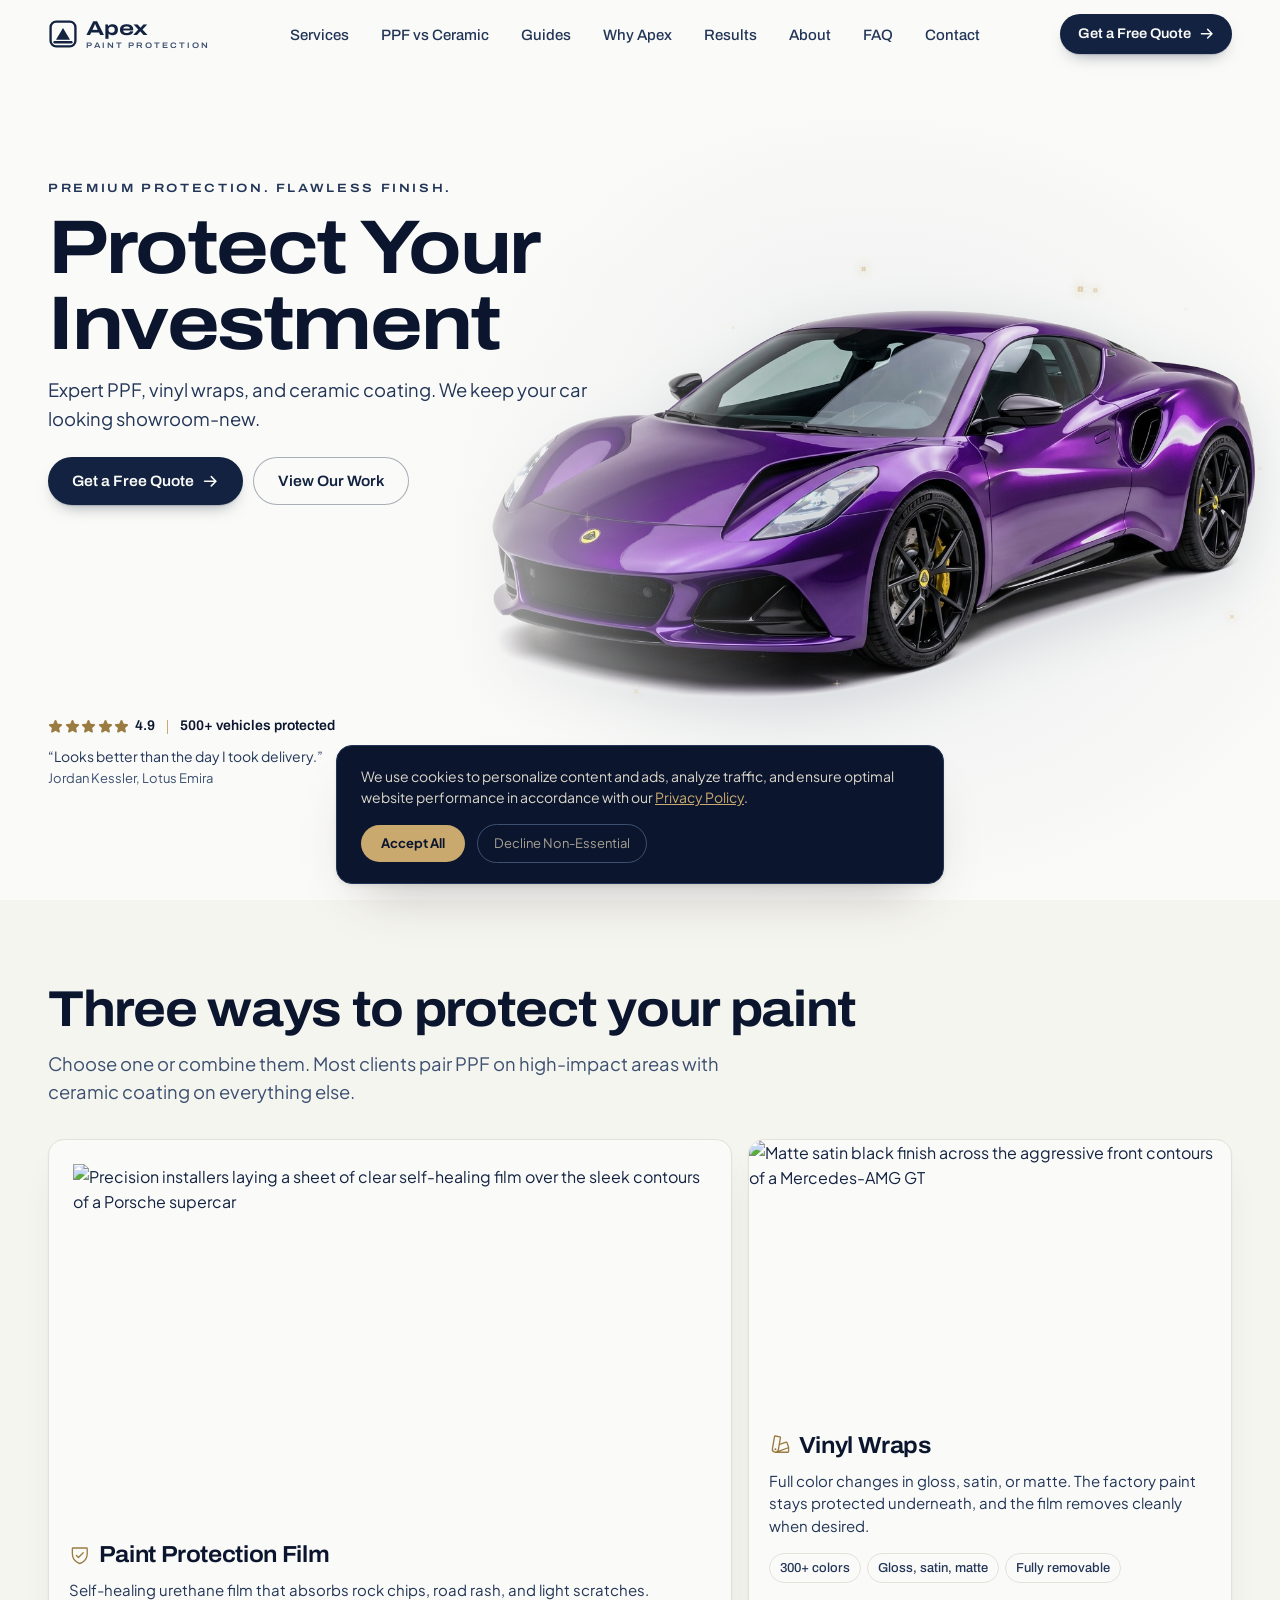
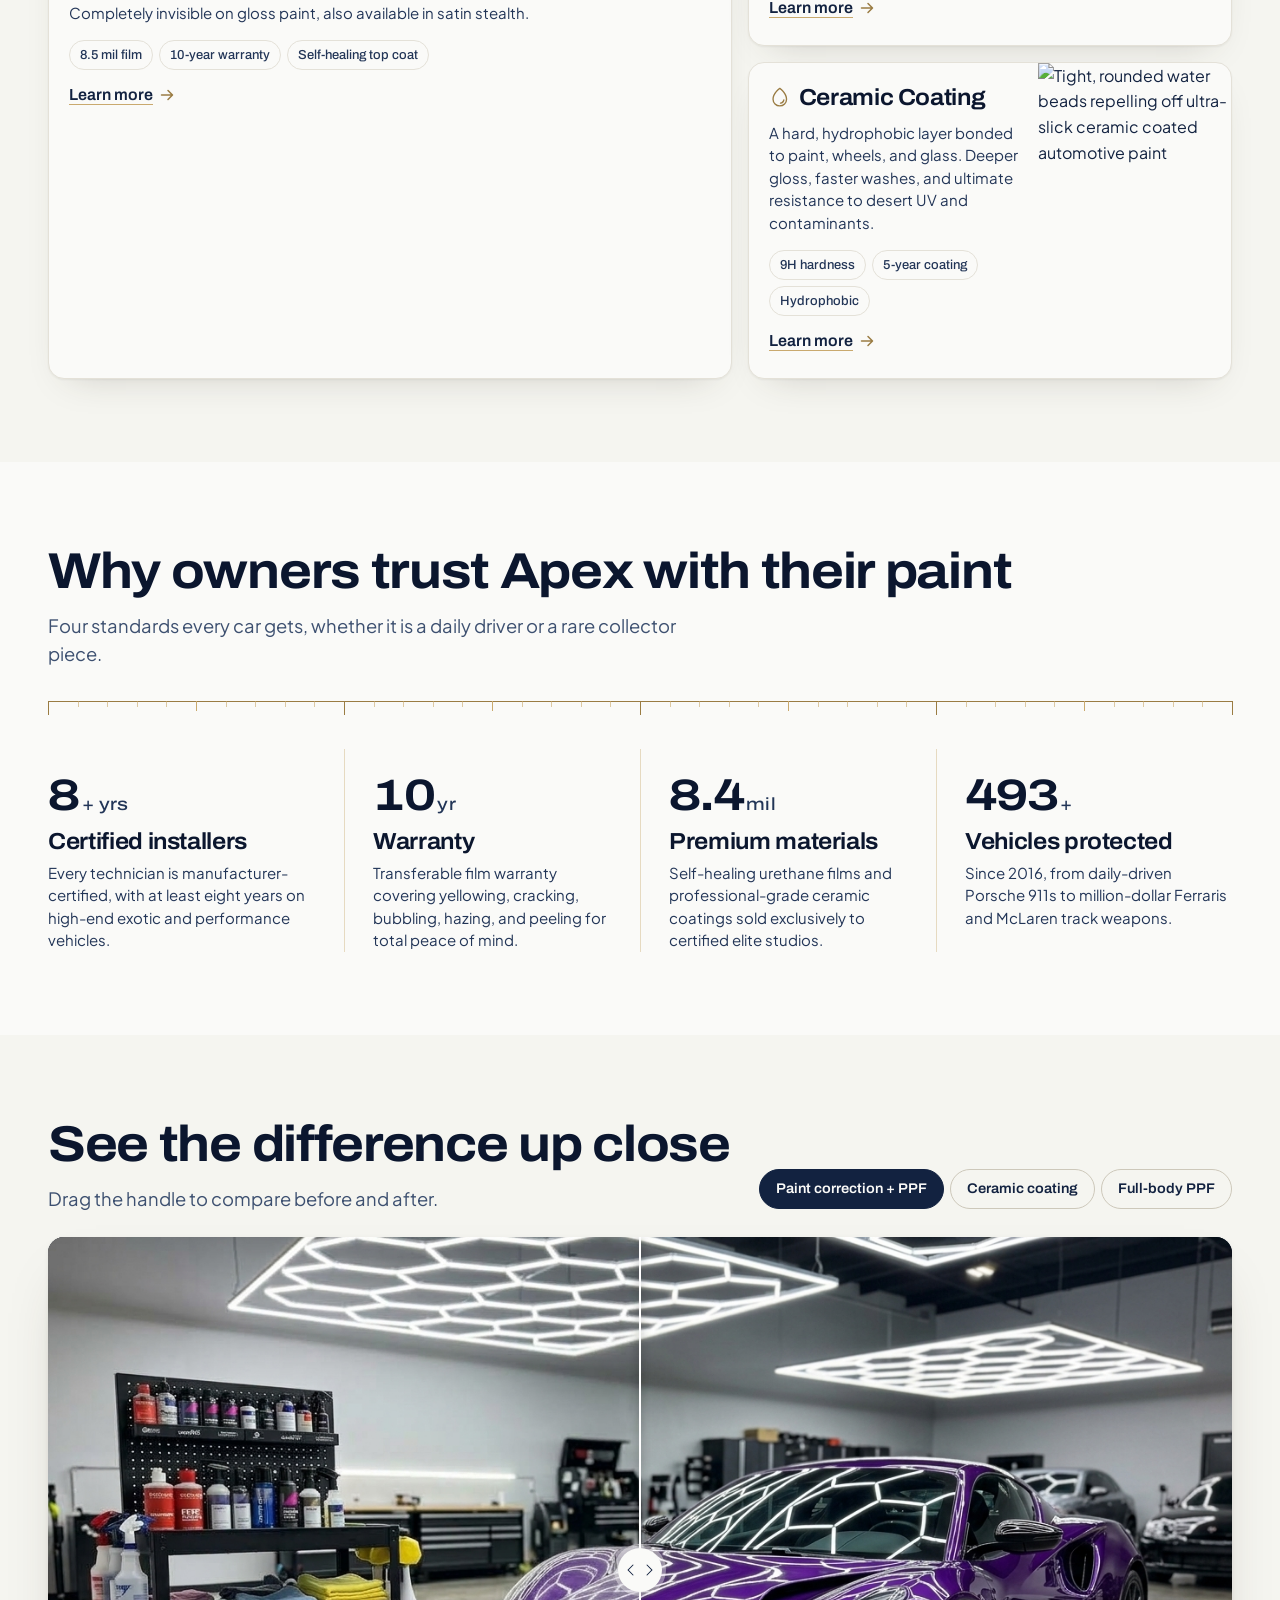
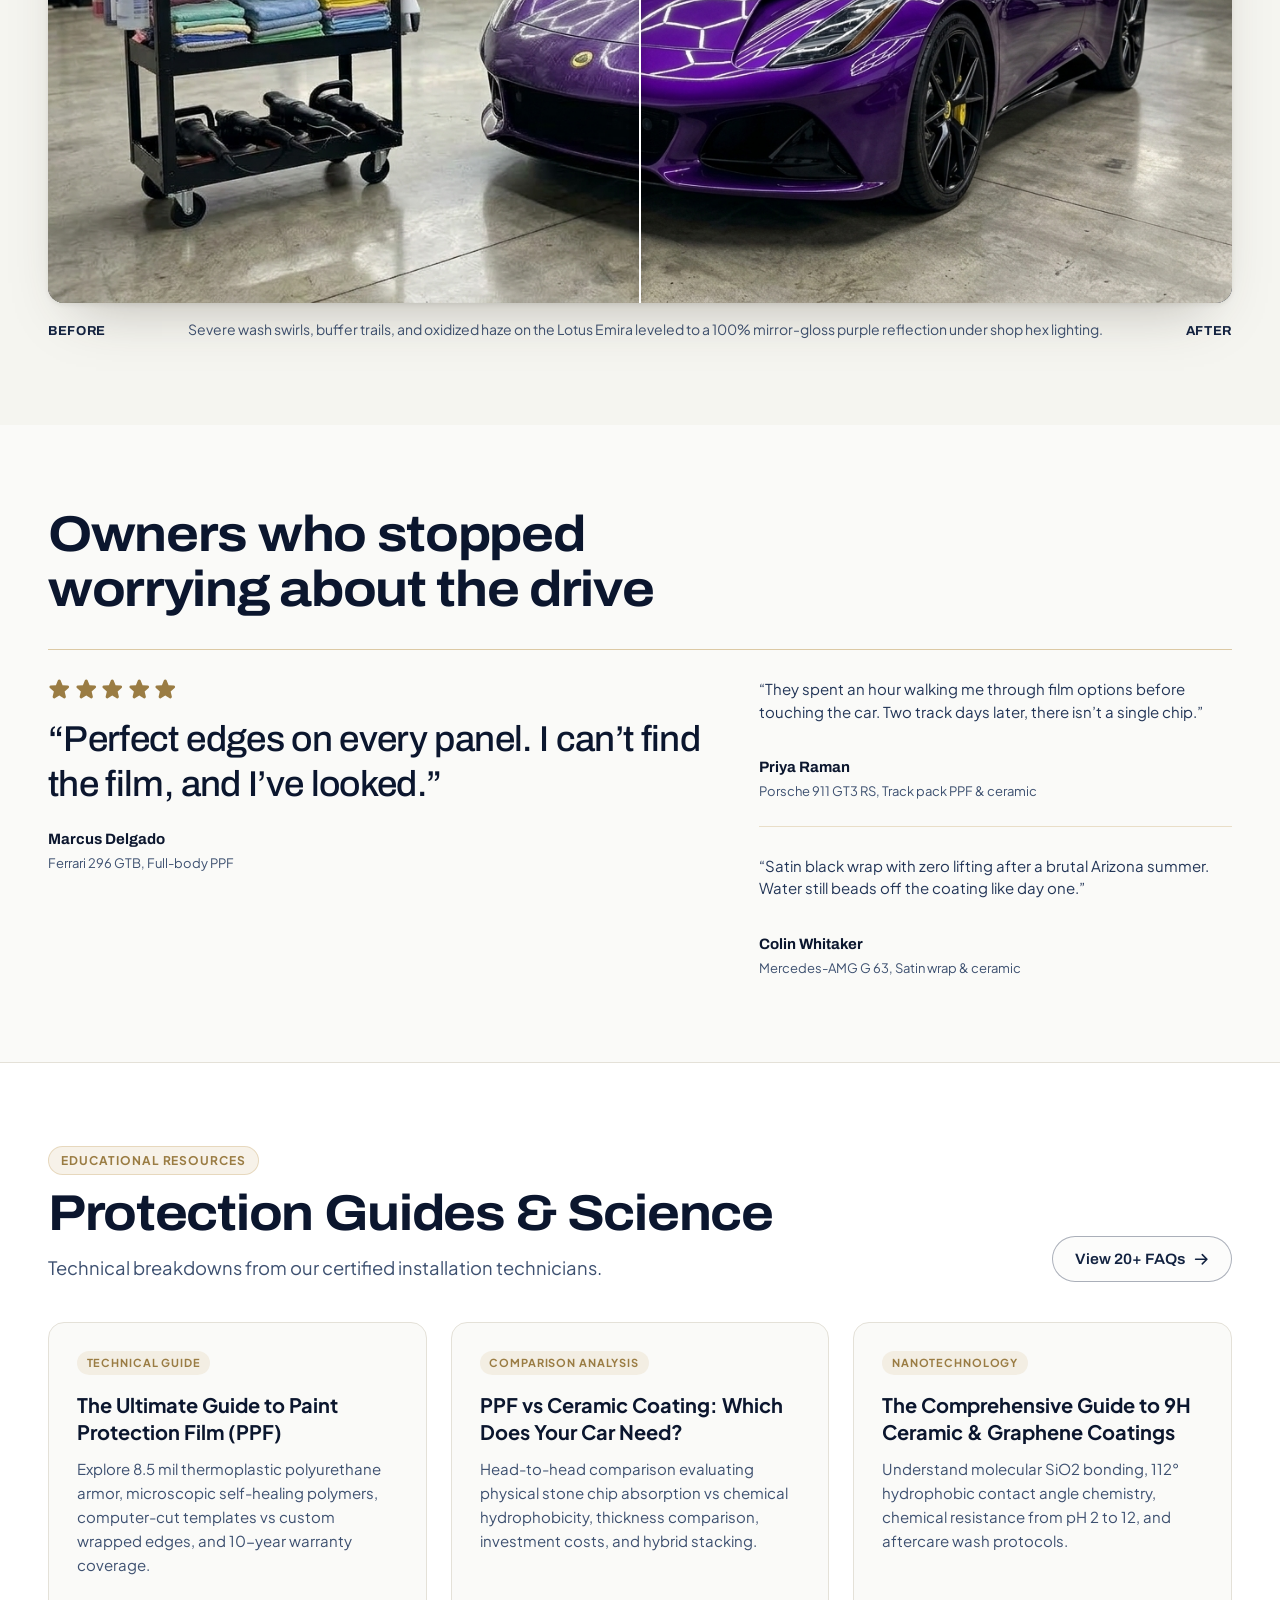
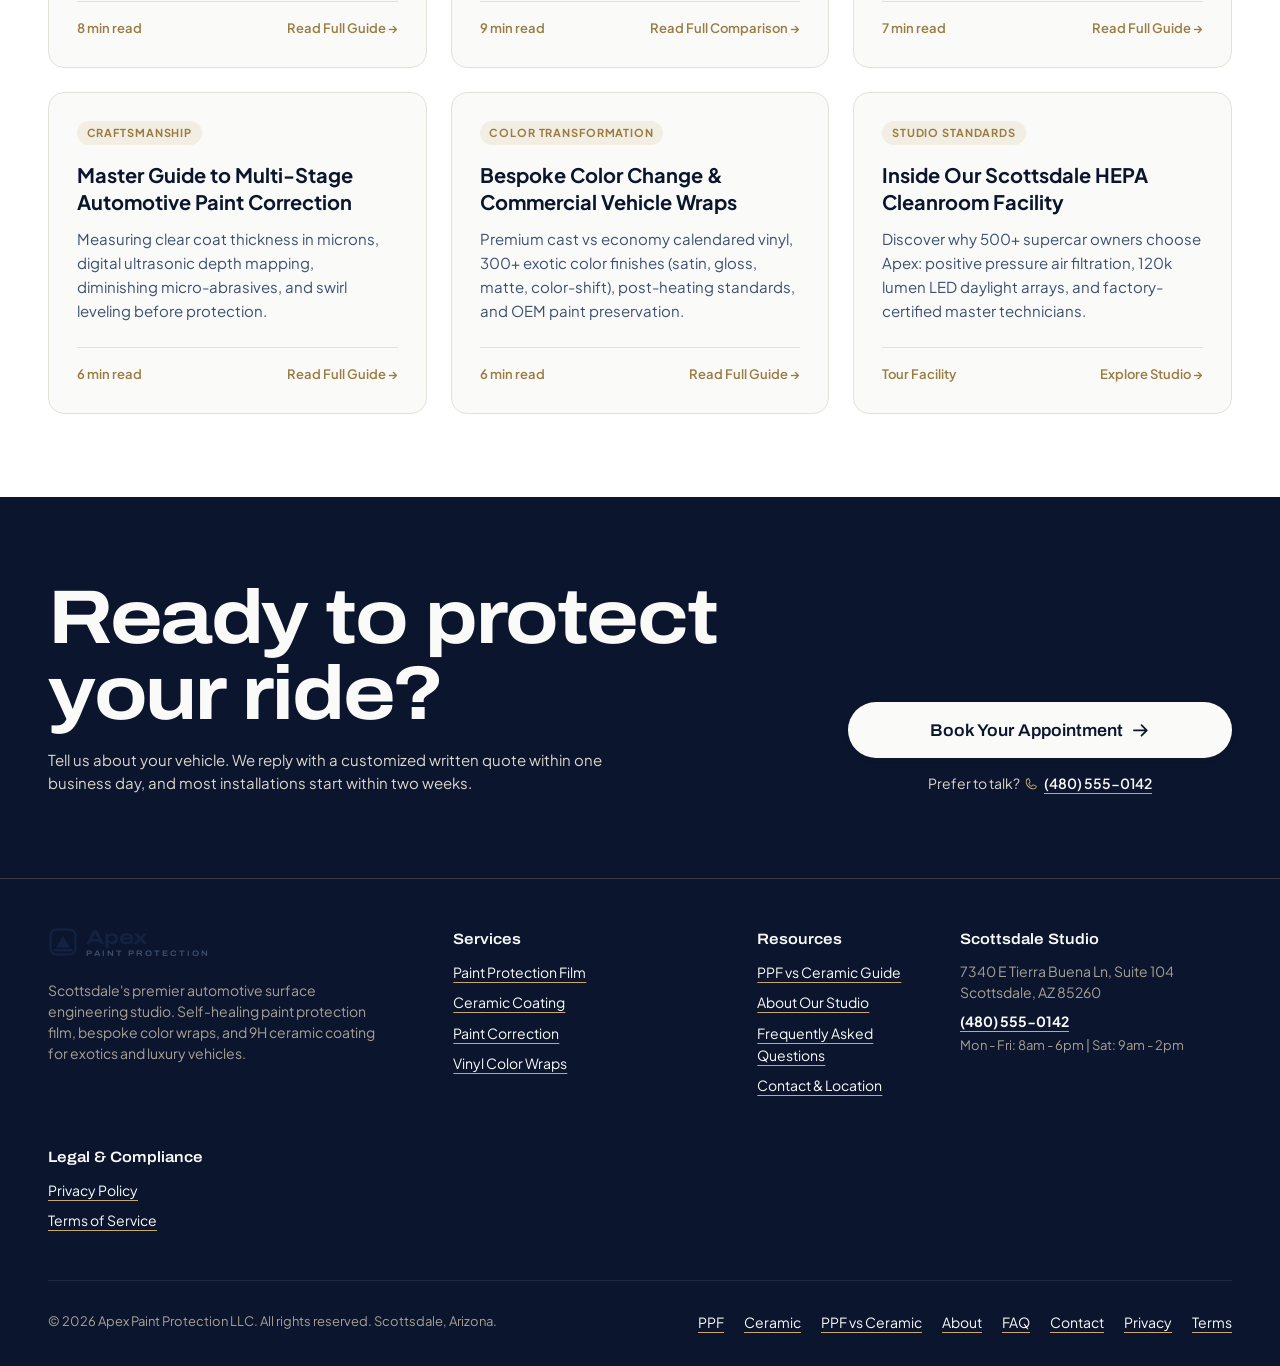
==== commit b3625d56: "Updated site" ====
--- a/index.html
+++ b/index.html
@@ -21,6 +21,49 @@
   <link href="https://fonts.googleapis.com/css2?family=Archivo:ital,wdth,wght@0,62..125,100..900;1,62..125,100..900&family=Plus+Jakarta+Sans:wght@400;500;600;700&display=swap" rel="stylesheet" />
 
   <link rel="stylesheet" href="styles.css" />
+
+  <!-- Schema.org LocalBusiness Structured Data -->
+  <script type="application/ld+json">
+  {
+    "@context": "https://schema.org",
+    "@type": "AutoRepair",
+    "name": "Apex Paint Protection",
+    "url": "https://apexprotectionaz.com/",
+    "logo": "https://apexprotectionaz.com/lotus-emira-transparent.png",
+    "image": "https://apexprotectionaz.com/lotus-emira-transparent.png",
+    "description": "Scottsdale's premier automotive restyling studio. Certified paint protection film (PPF), custom vinyl wraps, and 9H ceramic coating.",
+    "telephone": "+14805550142",
+    "email": "concierge@apexprotectionaz.com",
+    "address": {
+      "@type": "PostalAddress",
+      "streetAddress": "7340 E Tierra Buena Ln, Suite 104",
+      "addressLocality": "Scottsdale",
+      "addressRegion": "AZ",
+      "postalCode": "85260",
+      "addressCountry": "US"
+    },
+    "geo": {
+      "@type": "GeoCoordinates",
+      "latitude": 33.6192,
+      "longitude": -111.9214
+    },
+    "openingHoursSpecification": [
+      {
+        "@type": "OpeningHoursSpecification",
+        "dayOfWeek": ["Monday", "Tuesday", "Wednesday", "Thursday", "Friday"],
+        "opens": "08:00",
+        "closes": "18:00"
+      },
+      {
+        "@type": "OpeningHoursSpecification",
+        "dayOfWeek": ["Saturday"],
+        "opens": "09:00",
+        "closes": "14:00"
+      }
+    ],
+    "priceRange": "$$$$"
+  }
+  </script>
 </head>
 <body id="top">
   <a href="#main" class="skip-link">Skip to content</a>
@@ -43,10 +86,13 @@
       <nav class="desktop-nav" aria-label="Primary Navigation">
         <ul class="nav-list">
           <li><a href="#services" class="nav-link">Services</a></li>
+          <li><a href="ppf-vs-ceramic-coating.html" class="nav-link">PPF vs Ceramic</a></li>
+          <li><a href="#guides" class="nav-link">Guides</a></li>
           <li><a href="#why" class="nav-link">Why Apex</a></li>
           <li><a href="#results" class="nav-link">Results</a></li>
-          <li><a href="#reviews" class="nav-link">Reviews</a></li>
-          <li><a href="#contact" class="nav-link">Contact</a></li>
+          <li><a href="about.html" class="nav-link">About</a></li>
+          <li><a href="faq.html" class="nav-link">FAQ</a></li>
+          <li><a href="contact.html" class="nav-link">Contact</a></li>
         </ul>
       </nav>
 
@@ -92,10 +138,13 @@
       <nav class="mobile-nav" aria-label="Mobile Navigation">
         <ul class="mobile-nav-list">
           <li><a href="#services" class="mobile-nav-link">Services</a></li>
+          <li><a href="ppf-vs-ceramic-coating.html" class="mobile-nav-link">PPF vs Ceramic</a></li>
+          <li><a href="#guides" class="mobile-nav-link">Guides & Resources</a></li>
           <li><a href="#why" class="mobile-nav-link">Why Apex</a></li>
           <li><a href="#results" class="mobile-nav-link">Results</a></li>
-          <li><a href="#reviews" class="mobile-nav-link">Reviews</a></li>
-          <li><a href="#contact" class="mobile-nav-link">Contact</a></li>
+          <li><a href="about.html" class="mobile-nav-link">About Studio</a></li>
+          <li><a href="faq.html" class="mobile-nav-link">FAQ</a></li>
+          <li><a href="contact.html" class="mobile-nav-link">Contact</a></li>
         </ul>
       </nav>
 
@@ -141,32 +190,6 @@
               <span>View Our Work</span>
             </a>
           </div>
-
-          <!-- Social Proof Bar -->
-          <div class="hero-proof" data-reveal>
-            <div class="proof-stats">
-              <div class="rating-badge">
-                <span class="star-rating" aria-hidden="true">
-                  <svg viewBox="0 0 256 256" width="1em" height="1em" fill="currentColor"><path d="M234.29,114.85l-45,38.83L203,211.75a16.4,16.4,0,0,1-24.5,17.82L128,198.49,77.47,229.57A16.4,16.4,0,0,1,53,211.75l13.76-58.07-45-38.83A16.46,16.46,0,0,1,31.08,86l59-4.76,22.76-55.08a16.36,16.36,0,0,1,30.27,0l22.75,55.08,59,4.76a16.46,16.46,0,0,1,9.37,28.86Z"></path></svg>
-                  <svg viewBox="0 0 256 256" width="1em" height="1em" fill="currentColor"><path d="M234.29,114.85l-45,38.83L203,211.75a16.4,16.4,0,0,1-24.5,17.82L128,198.49,77.47,229.57A16.4,16.4,0,0,1,53,211.75l13.76-58.07-45-38.83A16.46,16.46,0,0,1,31.08,86l59-4.76,22.76-55.08a16.36,16.36,0,0,1,30.27,0l22.75,55.08,59,4.76a16.46,16.46,0,0,1,9.37,28.86Z"></path></svg>
-                  <svg viewBox="0 0 256 256" width="1em" height="1em" fill="currentColor"><path d="M234.29,114.85l-45,38.83L203,211.75a16.4,16.4,0,0,1-24.5,17.82L128,198.49,77.47,229.57A16.4,16.4,0,0,1,53,211.75l13.76-58.07-45-38.83A16.46,16.46,0,0,1,31.08,86l59-4.76,22.76-55.08a16.36,16.36,0,0,1,30.27,0l22.75,55.08,59,4.76a16.46,16.46,0,0,1,9.37,28.86Z"></path></svg>
-                  <svg viewBox="0 0 256 256" width="1em" height="1em" fill="currentColor"><path d="M234.29,114.85l-45,38.83L203,211.75a16.4,16.4,0,0,1-24.5,17.82L128,198.49,77.47,229.57A16.4,16.4,0,0,1,53,211.75l13.76-58.07-45-38.83A16.46,16.46,0,0,1,31.08,86l59-4.76,22.76-55.08a16.36,16.36,0,0,1,30.27,0l22.75,55.08,59,4.76a16.46,16.46,0,0,1,9.37,28.86Z"></path></svg>
-                  <svg viewBox="0 0 256 256" width="1em" height="1em" fill="currentColor"><path d="M234.29,114.85l-45,38.83L203,211.75a16.4,16.4,0,0,1-24.5,17.82L128,198.49,77.47,229.57A16.4,16.4,0,0,1,53,211.75l13.76-58.07-45-38.83A16.46,16.46,0,0,1,31.08,86l59-4.76,22.76-55.08a16.36,16.36,0,0,1,30.27,0l22.75,55.08,59,4.76a16.46,16.46,0,0,1,9.37,28.86Z"></path></svg>
-                </span>
-                <span class="rating-num">4.9</span>
-                <span class="sr-only">out of 5 average rating</span>
-              </div>
-              <span class="proof-divider" aria-hidden="true"></span>
-              <p class="proof-count">500+ vehicles protected</p>
-            </div>
-
-            <figure class="proof-quote">
-              <blockquote>
-                <p>“Looks better than the day I took delivery.”</p>
-              </blockquote>
-              <figcaption>Jordan Kessler, McLaren 750S</figcaption>
-            </figure>
-          </div>
         </div>
 
         <!-- Hero Stage Car Showcase Visual (Purple Lotus Emira, Transparent Background) -->
@@ -182,10 +205,38 @@
               <canvas id="hero-glint-canvas" class="hero-glint-canvas" aria-hidden="true"></canvas>
             </div>
           </div>
-          <div class="hero-scrim" aria-hidden="true"></div>
-        </div>
-
-      </div>
+        </div>
+
+        <!-- Social Proof Bar -->
+        <div class="hero-proof" data-reveal>
+          <div class="proof-stats">
+            <div class="rating-badge">
+              <span class="star-rating" aria-hidden="true">
+                <svg viewBox="0 0 256 256" width="1em" height="1em" fill="currentColor"><path d="M234.29,114.85l-45,38.83L203,211.75a16.4,16.4,0,0,1-24.5,17.82L128,198.49,77.47,229.57A16.4,16.4,0,0,1,53,211.75l13.76-58.07-45-38.83A16.46,16.46,0,0,1,31.08,86l59-4.76,22.76-55.08a16.36,16.36,0,0,1,30.27,0l22.75,55.08,59,4.76a16.46,16.46,0,0,1,9.37,28.86Z"></path></svg>
+                <svg viewBox="0 0 256 256" width="1em" height="1em" fill="currentColor"><path d="M234.29,114.85l-45,38.83L203,211.75a16.4,16.4,0,0,1-24.5,17.82L128,198.49,77.47,229.57A16.4,16.4,0,0,1,53,211.75l13.76-58.07-45-38.83A16.46,16.46,0,0,1,31.08,86l59-4.76,22.76-55.08a16.36,16.36,0,0,1,30.27,0l22.75,55.08,59,4.76a16.46,16.46,0,0,1,9.37,28.86Z"></path></svg>
+                <svg viewBox="0 0 256 256" width="1em" height="1em" fill="currentColor"><path d="M234.29,114.85l-45,38.83L203,211.75a16.4,16.4,0,0,1-24.5,17.82L128,198.49,77.47,229.57A16.4,16.4,0,0,1,53,211.75l13.76-58.07-45-38.83A16.46,16.46,0,0,1,31.08,86l59-4.76,22.76-55.08a16.36,16.36,0,0,1,30.27,0l22.75,55.08,59,4.76a16.46,16.46,0,0,1,9.37,28.86Z"></path></svg>
+                <svg viewBox="0 0 256 256" width="1em" height="1em" fill="currentColor"><path d="M234.29,114.85l-45,38.83L203,211.75a16.4,16.4,0,0,1-24.5,17.82L128,198.49,77.47,229.57A16.4,16.4,0,0,1,53,211.75l13.76-58.07-45-38.83A16.46,16.46,0,0,1,31.08,86l59-4.76,22.76-55.08a16.36,16.36,0,0,1,30.27,0l22.75,55.08,59,4.76a16.46,16.46,0,0,1,9.37,28.86Z"></path></svg>
+                <svg viewBox="0 0 256 256" width="1em" height="1em" fill="currentColor"><path d="M234.29,114.85l-45,38.83L203,211.75a16.4,16.4,0,0,1-24.5,17.82L128,198.49,77.47,229.57A16.4,16.4,0,0,1,53,211.75l13.76-58.07-45-38.83A16.46,16.46,0,0,1,31.08,86l59-4.76,22.76-55.08a16.36,16.36,0,0,1,30.27,0l22.75,55.08,59,4.76a16.46,16.46,0,0,1,9.37,28.86Z"></path></svg>
+              </span>
+              <span class="rating-num">4.9</span>
+              <span class="sr-only">out of 5 average rating</span>
+            </div>
+            <span class="proof-divider" aria-hidden="true"></span>
+            <p class="proof-count">500+ vehicles protected</p>
+          </div>
+
+          <figure class="proof-quote">
+            <blockquote>
+              <p>“Looks better than the day I took delivery.”</p>
+            </blockquote>
+            <figcaption>Jordan Kessler, Lotus Emira</figcaption>
+          </figure>
+        </div>
+
+      </div>
+
+      <!-- Hero Scrim Fade (White transparent fade from left to right on desktop) -->
+      <div class="hero-scrim" aria-hidden="true"></div>
     </section>
 
     <!-- ==================== SERVICES SECTION ==================== -->
@@ -410,8 +461,8 @@
             <div class="comparison-layer after-layer">
               <img 
                 id="after-img" 
-                src="https://images.unsplash.com/photo-1542282088-72c9c27ed0cd?auto=format&fit=crop&w=2000&q=85" 
-                alt="Flawless, mirror-like red fender after multi-stage paint correction and self-healing PPF" 
+                src="results-correction-after.jpg" 
+                alt="Purple Lotus Emira sports car with pristine mirror-gloss finish after multi-stage paint correction in detailing shop" 
                 draggable="false"
               />
             </div>
@@ -420,10 +471,9 @@
             <div class="comparison-layer before-layer" id="before-layer">
               <img 
                 id="before-img" 
-                src="https://images.unsplash.com/photo-1542282088-72c9c27ed0cd?auto=format&fit=crop&w=2000&q=85" 
-                alt="Uncorrected car paint showing swirls and oxidation before detailing" 
+                src="results-correction-before.jpg" 
+                alt="Purple Lotus Emira sports car with swirl marks, spiderweb scratches, and dull haze before paint correction" 
                 draggable="false"
-                class="before-filter-swirls"
               />
             </div>
 
@@ -452,11 +502,13 @@
 
           <!-- Labels & Caption -->
           <div class="comparison-caption-bar">
-            <span class="label-before">Before</span>
+            <div class="comparison-labels-row">
+              <span class="label-before">Before</span>
+              <span class="label-after">After</span>
+            </div>
             <p class="comparison-caption" id="comparison-caption-text">
-              Swirl marks polished out of a red supercar fender, then sealed under 8.5 mil self-healing film.
+              Severe wash swirls, buffer trails, and oxidized haze on the Lotus Emira leveled to a 100% mirror-gloss purple reflection under shop hex lighting.
             </p>
-            <span class="label-after">After</span>
           </div>
         </div>
       </div>
@@ -508,6 +560,119 @@
               </figcaption>
             </figure>
           </div>
+        </div>
+      </div>
+    </section>
+
+    <!-- ==================== AUTOMOTIVE PROTECTION GUIDES & KNOWLEDGE BASE ==================== -->
+    <section class="guides-section" id="guides" aria-labelledby="guides-heading">
+      <div class="container-page">
+        <div class="results-header-row">
+          <div>
+            <span class="subpage-badge" style="margin-bottom: 0.75rem;">Educational Resources</span>
+            <h2 id="guides-heading" class="heading-2">Protection Guides & Science</h2>
+            <p class="text-lead section-lead">Technical breakdowns from our certified installation technicians.</p>
+          </div>
+          <div>
+            <a href="faq.html" class="btn btn-secondary btn-md">
+              <span>View 20+ FAQs</span>
+              <svg class="btn-arrow" viewBox="0 0 256 256" width="1em" height="1em" fill="currentColor">
+                <path d="M224.49,136.49l-72,72a12,12,0,0,1-17-17L187,140H40a12,12,0,0,1,0-24H187L135.51,64.48a12,12,0,0,1,17-17l72,72A12,12,0,0,1,224.49,136.49Z"></path>
+              </svg>
+            </a>
+          </div>
+        </div>
+
+        <div class="guides-grid">
+          <!-- Guide 1: PPF -->
+          <article class="guide-card">
+            <span class="guide-card-tag">Technical Guide</span>
+            <h3 class="guide-card-title">
+              <a href="paint-protection-film.html">The Ultimate Guide to Paint Protection Film (PPF)</a>
+            </h3>
+            <p class="guide-card-summary">
+              Explore 8.5 mil thermoplastic polyurethane armor, microscopic self-healing polymers, computer-cut templates vs custom wrapped edges, and 10-year warranty coverage.
+            </p>
+            <div class="guide-card-footer">
+              <span>8 min read</span>
+              <a href="paint-protection-film.html">Read Full Guide →</a>
+            </div>
+          </article>
+
+          <!-- Guide 2: PPF vs Ceramic -->
+          <article class="guide-card">
+            <span class="guide-card-tag">Comparison Analysis</span>
+            <h3 class="guide-card-title">
+              <a href="ppf-vs-ceramic-coating.html">PPF vs Ceramic Coating: Which Does Your Car Need?</a>
+            </h3>
+            <p class="guide-card-summary">
+              Head-to-head comparison evaluating physical stone chip absorption vs chemical hydrophobicity, thickness comparison, investment costs, and hybrid stacking.
+            </p>
+            <div class="guide-card-footer">
+              <span>9 min read</span>
+              <a href="ppf-vs-ceramic-coating.html">Read Full Comparison →</a>
+            </div>
+          </article>
+
+          <!-- Guide 3: Ceramic Coating -->
+          <article class="guide-card">
+            <span class="guide-card-tag">Nanotechnology</span>
+            <h3 class="guide-card-title">
+              <a href="ceramic-coating.html">The Comprehensive Guide to 9H Ceramic & Graphene Coatings</a>
+            </h3>
+            <p class="guide-card-summary">
+              Understand molecular SiO2 bonding, 112° hydrophobic contact angle chemistry, chemical resistance from pH 2 to 12, and aftercare wash protocols.
+            </p>
+            <div class="guide-card-footer">
+              <span>7 min read</span>
+              <a href="ceramic-coating.html">Read Full Guide →</a>
+            </div>
+          </article>
+
+          <!-- Guide 4: Paint Correction -->
+          <article class="guide-card">
+            <span class="guide-card-tag">Craftsmanship</span>
+            <h3 class="guide-card-title">
+              <a href="paint-correction.html">Master Guide to Multi-Stage Automotive Paint Correction</a>
+            </h3>
+            <p class="guide-card-summary">
+              Measuring clear coat thickness in microns, digital ultrasonic depth mapping, diminishing micro-abrasives, and swirl leveling before protection.
+            </p>
+            <div class="guide-card-footer">
+              <span>6 min read</span>
+              <a href="paint-correction.html">Read Full Guide →</a>
+            </div>
+          </article>
+
+          <!-- Guide 5: Vinyl Wraps -->
+          <article class="guide-card">
+            <span class="guide-card-tag">Color Transformation</span>
+            <h3 class="guide-card-title">
+              <a href="vinyl-wraps.html">Bespoke Color Change & Commercial Vehicle Wraps</a>
+            </h3>
+            <p class="guide-card-summary">
+              Premium cast vs economy calendared vinyl, 300+ exotic color finishes (satin, gloss, matte, color-shift), post-heating standards, and OEM paint preservation.
+            </p>
+            <div class="guide-card-footer">
+              <span>6 min read</span>
+              <a href="vinyl-wraps.html">Read Full Guide →</a>
+            </div>
+          </article>
+
+          <!-- Guide 6: About Studio -->
+          <article class="guide-card">
+            <span class="guide-card-tag">Studio Standards</span>
+            <h3 class="guide-card-title">
+              <a href="about.html">Inside Our Scottsdale HEPA Cleanroom Facility</a>
+            </h3>
+            <p class="guide-card-summary">
+              Discover why 500+ supercar owners choose Apex: positive pressure air filtration, 120k lumen LED daylight arrays, and factory-certified master technicians.
+            </p>
+            <div class="guide-card-footer">
+              <span>Tour Facility</span>
+              <a href="about.html">Explore Studio →</a>
+            </div>
+          </article>
         </div>
       </div>
     </section>
@@ -555,7 +720,7 @@
         
         <!-- Col 1: Brand & Bio -->
         <div class="footer-col footer-brand-col">
-          <span class="brand-logo text-surface">
+          <a href="#top" class="brand-logo text-surface">
             <svg viewBox="0 0 32 32" fill="none" aria-hidden="true" class="logo-icon">
               <rect x="2.75" y="2.75" width="26.5" height="26.5" rx="6" stroke="currentColor" stroke-width="2.5"></rect>
               <path d="M16 9.5 23.5 22h-15L16 9.5Z" fill="currentColor"></path>
@@ -565,90 +730,67 @@
               <span class="brand-title">Apex</span>
               <span class="brand-subtitle text-gold">Paint Protection</span>
             </span>
-          </span>
+          </a>
           <p class="footer-desc">
-            Scottsdale's premier automotive restyling studio. Self-healing paint protection film, bespoke color wraps, and 9H ceramic coating for exotics and luxury vehicles.
+            Scottsdale's premier automotive surface engineering studio. Self-healing paint protection film, bespoke color wraps, and 9H ceramic coating for exotics and luxury vehicles.
           </p>
         </div>
 
-        <!-- Col 2: Visit -->
+        <!-- Col 2: Services -->
         <div class="footer-col">
-          <h2 class="footer-heading">Visit</h2>
+          <h2 class="footer-heading">Services</h2>
+          <ul class="footer-contact-list">
+            <li><a href="paint-protection-film.html" class="footer-text-link">Paint Protection Film</a></li>
+            <li><a href="ceramic-coating.html" class="footer-text-link">Ceramic Coating</a></li>
+            <li><a href="paint-correction.html" class="footer-text-link">Paint Correction</a></li>
+            <li><a href="vinyl-wraps.html" class="footer-text-link">Vinyl Color Wraps</a></li>
+          </ul>
+        </div>
+
+        <!-- Col 3: Resources & Studio -->
+        <div class="footer-col">
+          <h2 class="footer-heading">Resources</h2>
+          <ul class="footer-contact-list">
+            <li><a href="ppf-vs-ceramic-coating.html" class="footer-text-link">PPF vs Ceramic Guide</a></li>
+            <li><a href="about.html" class="footer-text-link">About Our Studio</a></li>
+            <li><a href="faq.html" class="footer-text-link">Frequently Asked Questions</a></li>
+            <li><a href="contact.html" class="footer-text-link">Contact & Location</a></li>
+          </ul>
+        </div>
+
+        <!-- Col 4: Studio Location & Hours -->
+        <div class="footer-col">
+          <h2 class="footer-heading">Scottsdale Studio</h2>
           <address class="footer-address">
-            <p>4717 N Cavalier Row, Suite 110<br />Scottsdale, AZ 85251</p>
-            <a href="https://maps.google.com/?q=Scottsdale%2C+AZ+85251" target="_blank" rel="noopener noreferrer" class="footer-link-arrow">
-              <span>Get directions</span>
-              <svg viewBox="0 0 256 256" width="1em" height="1em" fill="currentColor" aria-hidden="true">
-                <path d="M200,64V168a8,8,0,0,1-16,0V83.31L69.66,197.66a8,8,0,0,1-11.32-11.32L172.69,72H88a8,8,0,0,1,0-16H192A8,8,0,0,1,200,64Z"></path>
-              </svg>
-            </a>
+            <p>7340 E Tierra Buena Ln, Suite 104<br />Scottsdale, AZ 85260</p>
+            <p style="margin-top: 0.5rem;"><a href="tel:+14805550142" class="footer-text-link"><strong>(480) 555-0142</strong></a></p>
+            <p style="font-size: 0.8125rem; color: var(--color-on-navy-muted); margin-top: 0.25rem;">Mon - Fri: 8am - 6pm | Sat: 9am - 2pm</p>
           </address>
         </div>
 
-        <!-- Col 3: Hours -->
+        <!-- Col 5: Legal Policies -->
         <div class="footer-col">
-          <h2 class="footer-heading">Hours</h2>
-          <dl class="hours-list">
-            <dt>Mon - Fri</dt>
-            <dd>8:00 am - 6:00 pm</dd>
-            <dt>Saturday</dt>
-            <dd>9:00 am - 2:00 pm</dd>
-            <dt>Sunday</dt>
-            <dd>Closed</dd>
-          </dl>
-        </div>
-
-        <!-- Col 4: Contact -->
-        <div class="footer-col">
-          <h2 class="footer-heading">Contact</h2>
+          <h2 class="footer-heading">Legal & Compliance</h2>
           <ul class="footer-contact-list">
-            <li>
-              <a href="tel:+14805550142" class="footer-text-link">(480) 555-0142</a>
-            </li>
-            <li>
-              <a href="mailto:studio@apexpaintprotection.com" class="footer-text-link">studio@apexpaintprotection.com</a>
-            </li>
+            <li><a href="privacy-policy.html" class="footer-text-link">Privacy Policy</a></li>
+            <li><a href="terms-of-service.html" class="footer-text-link">Terms of Service</a></li>
           </ul>
         </div>
 
-        <!-- Col 5: Follow -->
-        <div class="footer-col">
-          <h2 class="footer-heading">Follow</h2>
-          <ul class="social-links">
-            <li>
-              <a href="https://www.instagram.com/" target="_blank" rel="noopener noreferrer" aria-label="Instagram" class="social-icon-btn">
-                <svg viewBox="0 0 256 256" width="1.25em" height="1.25em" fill="currentColor"><path d="M128,80a48,48,0,1,0,48,48A48.05,48.05,0,0,0,128,80Zm0,80a32,32,0,1,1,32-32A32,32,0,0,1,128,160ZM176,24H80A56.06,56.06,0,0,0,24,80v96a56.06,56.06,0,0,0,56,56h96a56.06,56.06,0,0,0,56-56V80A56.06,56.06,0,0,0,176,24Zm40,152a40,40,0,0,1-40,40H80a40,40,0,0,1-40-40V80A40,40,0,0,1,80,40h96a40,40,0,0,1,40,40ZM192,76a12,12,0,1,1-12-12A12,12,0,0,1,192,76Z"></path></svg>
-              </a>
-            </li>
-            <li>
-              <a href="https://www.youtube.com/" target="_blank" rel="noopener noreferrer" aria-label="YouTube" class="social-icon-btn">
-                <svg viewBox="0 0 256 256" width="1.25em" height="1.25em" fill="currentColor"><path d="M164.44,121.34l-48-32A8,8,0,0,0,104,96v64a8,8,0,0,0,12.44,6.66l48-32a8,8,0,0,0,0-13.32ZM120,145.05V111l25.58,17ZM234.33,69.52a24,24,0,0,0-14.49-16.4C185.56,39.88,131,40,128,40s-57.56-.12-91.84,13.12a24,24,0,0,0-14.49,16.4C19.08,79.5,16,97.74,16,128s3.08,48.5,5.67,58.48a24,24,0,0,0,14.49,16.41C69,215.56,120.4,216,127.34,216h1.32c6.94,0,58.37-.44,91.18-13.11a24,24,0,0,0,14.49-16.41c2.59-10,5.67-28.22,5.67-58.48S236.92,79.5,234.33,69.52Zm-15.49,113a8,8,0,0,1-4.77,5.49c-31.65,12.22-85.48,12-86,12H128c-.54,0-54.33.2-86-12a8,8,0,0,1-4.77-5.49C34.8,173.39,32,156.57,32,128s2.8-45.39,5.16-54.47A8,8,0,0,1,41.93,68c30.52-11.79,81.66-12,85.85-12h.27c.54,0,54.38-.18,86,12a8,8,0,0,1,4.77,5.49C221.2,82.61,224,99.43,224,128S221.2,173.39,218.84,182.47Z"></path></svg>
-              </a>
-            </li>
-            <li>
-              <a href="https://www.tiktok.com/" target="_blank" rel="noopener noreferrer" aria-label="TikTok" class="social-icon-btn">
-                <svg viewBox="0 0 256 256" width="1.25em" height="1.25em" fill="currentColor"><path d="M224,72a48.05,48.05,0,0,1-48-48,8,8,0,0,0-8-8H128a8,8,0,0,0-8,8V156a20,20,0,1,1-28.57-18.08A8,8,0,0,0,96,130.69V88a8,8,0,0,0-9.4-7.88C50.91,86.48,24,119.1,24,156a76,76,0,0,0,152,0V116.29A103.25,103.25,0,0,0,224,128a8,8,0,0,0,8-8V80A8,8,0,0,0,224,72Zm-8,39.64a87.19,87.19,0,0,1-43.33-16.15A8,8,0,0,0,160,102v54a60,60,0,0,1-120,0c0-25.9,16.64-49.13,40-57.6v27.67A36,36,0,1,0,136,156V32h24.5A64.14,64.14,0,0,0,216,87.5Z"></path></svg>
-              </a>
-            </li>
-            <li>
-              <a href="https://www.facebook.com/" target="_blank" rel="noopener noreferrer" aria-label="Facebook" class="social-icon-btn">
-                <svg viewBox="0 0 256 256" width="1.25em" height="1.25em" fill="currentColor"><path d="M128,24A104,104,0,1,0,232,128,104.11,104.11,0,0,0,128,24Zm8,191.63V152h24a8,8,0,0,0,0-16H136V112a16,16,0,0,1,16-16h16a8,8,0,0,0,0-16H152a32,32,0,0,0-32,32v24H96a8,8,0,0,0,0,16h24v63.63a88,88,0,1,1,16,0Z"></path></svg>
-              </a>
-            </li>
-          </ul>
-        </div>
-
       </div>
 
       <div class="footer-bottom">
-        <p class="copyright">© 2026 Apex Paint Protection. All rights reserved.</p>
+        <p class="copyright">© 2026 Apex Paint Protection LLC. All rights reserved. Scottsdale, Arizona.</p>
         <nav aria-label="Footer navigation">
           <ul class="footer-nav-list">
-            <li><a href="#services" class="footer-bottom-link">Services</a></li>
-            <li><a href="#why" class="footer-bottom-link">Why Apex</a></li>
-            <li><a href="#results" class="footer-bottom-link">Results</a></li>
-            <li><a href="#reviews" class="footer-bottom-link">Reviews</a></li>
-            <li><a href="#contact" class="footer-bottom-link">Contact</a></li>
+            <li><a href="paint-protection-film.html" class="footer-bottom-link">PPF</a></li>
+            <li><a href="ceramic-coating.html" class="footer-bottom-link">Ceramic</a></li>
+            <li><a href="ppf-vs-ceramic-coating.html" class="footer-bottom-link">PPF vs Ceramic</a></li>
+            <li><a href="about.html" class="footer-bottom-link">About</a></li>
+            <li><a href="faq.html" class="footer-bottom-link">FAQ</a></li>
+            <li><a href="contact.html" class="footer-bottom-link">Contact</a></li>
+            <li><a href="privacy-policy.html" class="footer-bottom-link">Privacy</a></li>
+            <li><a href="terms-of-service.html" class="footer-bottom-link">Terms</a></li>
           </ul>
         </nav>
       </div>
@@ -817,6 +959,17 @@
   <!-- Notification Toast -->
   <div id="toast" class="toast" role="alert" aria-live="polite"></div>
 
+  <!-- Cookie Consent Banner (Google AdSense & Privacy Compliance) -->
+  <div id="cookie-banner" class="cookie-banner" role="region" aria-label="Cookie Preferences">
+    <p class="cookie-content">
+      We use cookies to personalize content and ads, analyze traffic, and ensure optimal website performance in accordance with our <a href="privacy-policy.html">Privacy Policy</a>.
+    </p>
+    <div class="cookie-actions">
+      <button type="button" class="cookie-btn-accept" id="cookie-accept-btn">Accept All</button>
+      <button type="button" class="cookie-btn-decline" id="cookie-decline-btn">Decline Non-Essential</button>
+    </div>
+  </div>
+
   <script src="app.js"></script>
 </body>
 </html>
--- a/styles.css
+++ b/styles.css
@@ -1,6 +1,7 @@
 /* ==========================================================================
-   APEX PAINT PROTECTION - LUXURY AUTOMOTIVE RESTYLING STYLING SYSTEM
-   Inspiration: Datum Paint Protection
+   APEX PAINT PROTECTION - LUXURY AUTOMOTIVE RESTYLING SYSTEM
+   Inspiration: Datum Paint Protection (Scottsdale, AZ)
+   Fully Optimized for Mobile, Tablet, Desktop & Ultra-wide
    ========================================================================== */
 
 /* -------------------- 1. CSS VARIABLES & DESIGN TOKENS -------------------- */
@@ -28,14 +29,10 @@
   --font-sans: 'Archivo', -apple-system, BlinkMacSystemFont, "Segoe UI", Roboto, sans-serif;
   --font-body: 'Plus Jakarta Sans', var(--font-sans);
   
-  /* Text Sizes & Fluid Typography */
-  --text-lead: clamp(1.0625rem, 1rem + 0.28vw, 1.25rem);
-  --text-lead-lh: 1.55;
-
-  /* Layout & Sizing */
-  --header-h: 4.5rem;
-  --gutter: clamp(1.25rem, 4vw, 3rem);
-  --section-y: clamp(4.5rem, 7vw, 7.5rem);
+  /* Layout & Responsive Sizing */
+  --header-h: 4.25rem;
+  --gutter: clamp(1.125rem, 4.5vw, 3rem);
+  --section-y: clamp(3.5rem, 6.5vw, 7rem);
   --radius-card: 1rem;
   --radius-pill: 9999px;
   --radius-sm: 0.5rem;
@@ -44,14 +41,12 @@
   --shadow-button: 0 1px 1px rgba(9, 21, 44, 0.14), 0 8px 18px -10px rgba(9, 21, 44, 0.55);
   --shadow-card: 0 1px 2px rgba(56, 50, 39, 0.06), 0 16px 36px -22px rgba(58, 50, 36, 0.25);
   --shadow-lift: 0 2px 4px rgba(56, 50, 39, 0.08), 0 28px 56px -28px rgba(58, 50, 36, 0.35);
-  --shadow-glow: 0 0 25px rgba(201, 169, 110, 0.25);
 
   /* Animation Easings */
   --ease-out-quart: cubic-bezier(0.25, 1, 0.5, 1);
   --ease-out-expo: cubic-bezier(0.16, 1, 0.3, 1);
   --transition-fast: 0.2s var(--ease-out-quart);
   --transition-normal: 0.35s var(--ease-out-quart);
-  --transition-slow: 0.6s var(--ease-out-expo);
 
   /* Z-Indices */
   --z-base: 1;
@@ -78,6 +73,7 @@
   text-rendering: optimizeLegibility;
   -webkit-font-smoothing: antialiased;
   -moz-osx-font-smoothing: grayscale;
+  -webkit-text-size-adjust: 100%;
 }
 
 body {
@@ -124,48 +120,48 @@
 /* -------------------- 3. TYPOGRAPHY SYSTEM -------------------- */
 .heading-display {
   font-family: var(--font-sans);
-  font-size: clamp(2.5rem, 1.2rem + 4.8vw, 5.25rem);
+  font-size: clamp(2.35rem, 8.5vw, 4.75rem);
   font-weight: 700;
   font-stretch: 116%;
   letter-spacing: -0.032em;
-  line-height: 0.98;
+  line-height: 1.0;
   text-wrap: balance;
   color: var(--color-navy-950);
 }
 
 .heading-2 {
   font-family: var(--font-sans);
-  font-size: clamp(2rem, 1.4rem + 2.2vw, 3.25rem);
+  font-size: clamp(1.85rem, 6.5vw, 3.15rem);
   font-weight: 700;
   font-stretch: 110%;
   letter-spacing: -0.026em;
-  line-height: 1.05;
+  line-height: 1.08;
   text-wrap: balance;
   color: var(--color-navy-950);
 }
 
 .heading-3 {
   font-family: var(--font-sans);
-  font-size: clamp(1.25rem, 1.1rem + 0.45vw, 1.5rem);
+  font-size: clamp(1.15rem, 4.5vw, 1.45rem);
   font-weight: 650;
   font-stretch: 106%;
   letter-spacing: -0.015em;
-  line-height: 1.2;
+  line-height: 1.25;
 }
 
 .quote-lg {
   font-family: var(--font-sans);
-  font-size: clamp(1.5rem, 1.05rem + 1.7vw, 2.375rem);
+  font-size: clamp(1.35rem, 5vw, 2.25rem);
   font-weight: 500;
   font-stretch: 102%;
   letter-spacing: -0.018em;
-  line-height: 1.22;
+  line-height: 1.25;
   color: var(--color-navy-950);
 }
 
 .eyebrow {
   font-family: var(--font-sans);
-  font-size: 0.8125rem;
+  font-size: 0.75rem;
   font-weight: 600;
   font-stretch: 118%;
   letter-spacing: 0.22em;
@@ -174,8 +170,8 @@
 }
 
 .text-lead {
-  font-size: var(--text-lead);
-  line-height: var(--text-lead-lh);
+  font-size: clamp(0.95rem, 3.5vw, 1.15rem);
+  line-height: 1.55;
   color: var(--color-navy-800);
 }
 
@@ -232,12 +228,13 @@
   display: inline-flex;
   align-items: center;
   justify-content: center;
-  gap: 0.625rem;
+  gap: 0.5rem;
   border-radius: var(--radius-pill);
   font-family: var(--font-sans);
   font-weight: 600;
   font-stretch: 104%;
   white-space: nowrap;
+  text-decoration: none;
   transition: background-color var(--transition-fast), 
               color var(--transition-fast), 
               border-color var(--transition-fast), 
@@ -267,7 +264,7 @@
 }
 
 .btn-secondary {
-  background-color: rgba(250, 250, 248, 0.4);
+  background-color: rgba(250, 250, 248, 0.5);
   color: var(--color-navy-900);
   border: 1px solid rgba(18, 34, 64, 0.35);
 }
@@ -287,24 +284,24 @@
 }
 
 .btn-sm {
-  height: 2.75rem;
-  padding-inline: 1.25rem;
+  height: 2.5rem;
+  padding-inline: 1.125rem;
+  font-size: 0.875rem;
+}
+.btn-md {
+  height: 2.875rem;
+  padding-inline: 1.375rem;
   font-size: 0.9375rem;
 }
-.btn-md {
+.btn-lg {
   height: 3rem;
   padding-inline: 1.5rem;
-  font-size: 1rem;
-}
-.btn-lg {
-  height: 3.25rem;
-  padding-inline: 1.75rem;
-  font-size: 1rem;
+  font-size: 0.9375rem;
 }
 .btn-xl {
-  height: 3.75rem;
-  padding-inline: 2.25rem;
-  font-size: 1.125rem;
+  height: 3.5rem;
+  padding-inline: 2rem;
+  font-size: 1.0625rem;
 }
 
 .btn-text-link {
@@ -331,12 +328,12 @@
 .pill-badge {
   display: inline-flex;
   align-items: center;
-  height: 2rem;
-  padding-inline: 0.75rem;
+  height: 1.875rem;
+  padding-inline: 0.625rem;
   border-radius: var(--radius-pill);
   border: 1px solid var(--color-line);
   font-family: var(--font-sans);
-  font-size: 0.875rem;
+  font-size: 0.8125rem;
   font-weight: 500;
   color: var(--color-navy-800);
   background: var(--color-surface);
@@ -346,8 +343,8 @@
 .badge-list {
   display: flex;
   flex-wrap: wrap;
-  gap: 0.5rem;
-  margin-top: 1.25rem;
+  gap: 0.375rem;
+  margin-top: 1rem;
 }
 
 /* -------------------- 6. SITE HEADER & NAVIGATION -------------------- */
@@ -364,7 +361,7 @@
 }
 
 .site-header.scrolled {
-  background-color: rgba(250, 250, 248, 0.88);
+  background-color: rgba(250, 250, 248, 0.92);
   backdrop-filter: blur(14px);
   -webkit-backdrop-filter: blur(14px);
   box-shadow: 0 1px 0 var(--color-line);
@@ -375,19 +372,19 @@
   align-items: center;
   justify-content: space-between;
   height: var(--header-h);
-  gap: 1.5rem;
+  gap: 1rem;
 }
 
 .brand-logo {
   display: inline-flex;
   align-items: center;
-  gap: 0.625rem;
+  gap: 0.5rem;
   color: var(--color-navy-900);
 }
 
 .logo-icon {
-  width: 2rem;
-  height: 2rem;
+  width: 1.875rem;
+  height: 1.875rem;
   flex-shrink: 0;
 }
 
@@ -399,21 +396,25 @@
 
 .brand-title {
   font-family: var(--font-sans);
-  font-size: 1.375rem;
+  font-size: 1.25rem;
   font-weight: 700;
   letter-spacing: -0.01em;
   font-stretch: 125%;
 }
 
 .brand-subtitle {
-  margin-top: 0.25rem;
-  font-family: var(--font-sans);
-  font-size: 0.5625rem;
+  margin-top: 0.2rem;
+  font-family: var(--font-sans);
+  font-size: 0.5rem;
   font-weight: 600;
   text-transform: uppercase;
-  letter-spacing: 0.3em;
+  letter-spacing: 0.25em;
   font-stretch: 112%;
   color: var(--color-navy-700);
+}
+
+.desktop-nav {
+  display: none;
 }
 
 .desktop-nav .nav-list {
@@ -442,21 +443,26 @@
   gap: 0.5rem;
 }
 
+.header-actions .btn-quote {
+  display: none;
+}
+
 .mobile-menu-btn {
-  display: none;
+  display: inline-flex;
   width: 2.75rem;
   height: 2.75rem;
   border-radius: var(--radius-pill);
   align-items: center;
   justify-content: center;
   color: var(--color-navy-900);
-  font-size: 1.5rem;
+  background-color: rgba(201, 169, 110, 0.1);
+  font-size: 1.35rem;
 }
 .mobile-menu-btn:hover {
   background-color: var(--color-gold-light);
 }
 
-/* Mobile Drawer */
+/* Mobile Drawer Dialog */
 .mobile-drawer {
   position: fixed;
   inset: 0;
@@ -512,10 +518,10 @@
 
 .mobile-nav-link {
   display: flex;
-  min-height: 4rem;
-  align-items: center;
-  font-family: var(--font-sans);
-  font-size: 1.75rem;
+  min-height: 3.75rem;
+  align-items: center;
+  font-family: var(--font-sans);
+  font-size: 1.5rem;
   font-weight: 600;
   letter-spacing: -0.02em;
   font-stretch: 112%;
@@ -524,7 +530,7 @@
 
 .mobile-drawer-footer {
   margin-top: auto;
-  padding-bottom: 2rem;
+  padding-bottom: max(2rem, env(safe-area-inset-bottom));
 }
 
 /* -------------------- 7. HERO SECTION -------------------- */
@@ -541,22 +547,21 @@
 }
 
 .hero-container {
-  display: grid;
-  grid-template-columns: 1fr;
-  align-items: center;
-  min-height: calc(100vh - var(--header-h));
+  display: flex;
+  flex-direction: column;
   position: relative;
-  padding-block: 2rem;
+  padding-block: 1.5rem 2rem;
+  gap: 1.25rem;
 }
 
 .hero-content {
   position: relative;
   z-index: var(--z-content);
-  max-width: 38rem;
+  max-width: 100%;
 }
 
 .hero-title {
-  margin-top: 0.875rem;
+  margin-top: 0.75rem;
 }
 
 .line-mask {
@@ -583,81 +588,28 @@
 }
 
 .hero-lead {
-  margin-top: 1.25rem;
-  max-width: 36ch;
+  margin-top: 0.875rem;
+  max-width: 100%;
 }
 
 .hero-cta-group {
-  margin-top: 2rem;
+  margin-top: 1.5rem;
   display: flex;
   flex-wrap: wrap;
   align-items: center;
-  gap: 0.75rem;
-}
-
-.hero-proof {
-  margin-top: 2.5rem;
-  max-width: 34rem;
-}
-
-.proof-stats {
-  display: flex;
-  flex-wrap: wrap;
-  align-items: center;
-  gap: 1rem;
-}
-
-.rating-badge {
-  display: flex;
-  align-items: center;
-  gap: 0.5rem;
-}
-
-.star-rating {
-  display: flex;
-  gap: 0.125rem;
-  color: var(--color-gold-deep);
-  font-size: 1rem;
-}
-
-.rating-num {
-  font-family: var(--font-sans);
-  font-size: 0.9375rem;
-  font-weight: 600;
-  color: var(--color-navy-950);
-}
-
-.proof-divider {
-  width: 1px;
-  height: 1rem;
-  background-color: var(--color-gold);
-}
-
-.proof-count {
-  font-family: var(--font-sans);
-  font-size: 0.9375rem;
-  font-weight: 600;
-  color: var(--color-navy-950);
-}
-
-.proof-quote {
-  margin-top: 0.625rem;
-}
-.proof-quote blockquote {
-  font-size: 0.9375rem;
-  color: var(--color-navy-800);
-}
-.proof-quote figcaption {
-  font-size: 0.875rem;
-  color: var(--color-navy-700);
-  margin-top: 0.125rem;
-}
-
-/* Hero Stage Mask & Lotus Emira Car */
+  gap: 0.625rem;
+}
+
+.hero-cta-group .btn {
+  flex: 1 1 auto;
+  min-width: 8.5rem;
+}
+
+/* Hero Stage (Lotus Emira Car) */
 .hero-stage {
   position: relative;
   width: 100%;
-  margin-top: 2rem;
+  margin-block: 0.25rem 0.5rem;
   display: flex;
   align-items: center;
   justify-content: center;
@@ -667,7 +619,7 @@
   position: relative;
   aspect-ratio: 16 / 9;
   width: 100%;
-  max-width: 54rem;
+  max-width: 100%;
   display: flex;
   align-items: center;
   justify-content: center;
@@ -686,14 +638,14 @@
   width: 100%;
   height: 100%;
   object-fit: contain;
-  filter: drop-shadow(0 20px 35px rgba(18, 34, 64, 0.12));
+  filter: drop-shadow(0 15px 25px rgba(18, 34, 64, 0.12));
   transform: scale(1.04);
   transition: transform 0.8s var(--ease-out-expo), filter 0.8s var(--ease-out-expo);
 }
 
 .hero-stage:hover .hero-car-cutout {
   transform: scale(1.06) translateY(-4px);
-  filter: drop-shadow(0 30px 45px rgba(18, 34, 64, 0.18));
+  filter: drop-shadow(0 25px 35px rgba(18, 34, 64, 0.18));
 }
 
 .hero-glint-canvas {
@@ -704,17 +656,79 @@
   pointer-events: none;
 }
 
+/* Hero Social Proof */
+.hero-proof {
+  position: relative;
+  z-index: var(--z-content);
+  width: 100%;
+  margin-top: 0.25rem;
+}
+
+.proof-stats {
+  display: flex;
+  flex-wrap: wrap;
+  align-items: center;
+  gap: 0.75rem;
+}
+
+.rating-badge {
+  display: flex;
+  align-items: center;
+  gap: 0.375rem;
+}
+
+.star-rating {
+  display: flex;
+  gap: 0.1rem;
+  color: var(--color-gold-deep);
+  font-size: 0.9375rem;
+}
+
+.rating-num {
+  font-family: var(--font-sans);
+  font-size: 0.875rem;
+  font-weight: 600;
+  color: var(--color-navy-950);
+}
+
+.proof-divider {
+  width: 1px;
+  height: 0.875rem;
+  background-color: var(--color-gold);
+}
+
+.proof-count {
+  font-family: var(--font-sans);
+  font-size: 0.875rem;
+  font-weight: 600;
+  color: var(--color-navy-950);
+}
+
+.proof-quote {
+  margin-top: 0.5rem;
+}
+.proof-quote blockquote {
+  font-size: 0.875rem;
+  line-height: 1.45;
+  color: var(--color-navy-800);
+}
+.proof-quote figcaption {
+  font-size: 0.8125rem;
+  color: var(--color-navy-700);
+  margin-top: 0.125rem;
+}
+
 .hero-scrim {
   display: none;
 }
 
 /* -------------------- 8. SERVICES SECTION (BENTO GRID) -------------------- */
 .section-header {
-  margin-bottom: 3rem;
+  margin-bottom: 2rem;
 }
 
 .section-lead {
-  margin-top: 1rem;
+  margin-top: 0.75rem;
   max-width: 52ch;
   color: var(--color-navy-700);
 }
@@ -722,7 +736,7 @@
 .services-grid {
   display: grid;
   grid-template-columns: 1fr;
-  gap: 1.25rem;
+  gap: 1rem;
 }
 
 .service-card {
@@ -748,16 +762,14 @@
 .service-media-featured {
   display: flex;
   justify-content: center;
-  padding: 1.5rem 1.5rem 0;
+  padding: 0;
 }
 
 .service-featured-img-wrap {
   position: relative;
-  aspect-ratio: 736 / 400;
+  aspect-ratio: 16 / 9;
   width: 100%;
-  max-width: 46rem;
   overflow: hidden;
-  border-radius: var(--radius-sm);
 }
 
 .service-img-contain {
@@ -783,7 +795,7 @@
 }
 
 .service-body {
-  padding: 1.75rem 1.75rem 2rem;
+  padding: 1.25rem 1.25rem 1.5rem;
   display: flex;
   flex-direction: column;
   align-items: flex-start;
@@ -792,21 +804,21 @@
 .service-title {
   display: flex;
   align-items: center;
-  gap: 0.625rem;
+  gap: 0.5rem;
   color: var(--color-navy-950);
 }
 
 .service-icon {
-  font-size: 1.5rem;
+  font-size: 1.35rem;
   color: var(--color-gold-deep);
   flex-shrink: 0;
 }
 
 .service-desc {
-  margin-top: 0.75rem;
+  margin-top: 0.625rem;
   color: var(--color-navy-800);
-  max-width: 48ch;
-  line-height: 1.55;
+  line-height: 1.5;
+  font-size: 0.9375rem;
 }
 
 .service-media-standard {
@@ -828,7 +840,7 @@
 
 /* -------------------- 9. WHY APEX (ARCHITECTURAL STRIP) -------------------- */
 .why-framework {
-  margin-top: 3.5rem;
+  margin-top: 2rem;
 }
 
 .why-ruler-strip {
@@ -873,20 +885,30 @@
 .why-grid {
   display: grid;
   grid-template-columns: 1fr;
-  row-gap: 2.5rem;
+  row-gap: 1.75rem;
 }
 
 .why-item {
   position: relative;
   display: flex;
   flex-direction: column;
-  padding-top: 1.5rem;
-  border-top: 1px solid var(--color-line);
+  padding-top: 1.25rem;
+  border-top: 1px solid rgba(201, 169, 110, 0.45);
+}
+
+.why-item::before {
+  content: '';
+  position: absolute;
+  top: 0;
+  left: 0;
+  width: 1px;
+  height: 0.875rem;
+  background-color: var(--color-gold-deep);
 }
 
 .why-stat {
   font-family: var(--font-sans);
-  font-size: clamp(2.5rem, 1.8rem + 2.5vw, 4rem);
+  font-size: 2.75rem;
   font-weight: 700;
   font-stretch: 120%;
   letter-spacing: -0.025em;
@@ -907,44 +929,52 @@
 }
 
 .why-title {
-  margin-top: 1rem;
+  margin-top: 0.625rem;
   color: var(--color-navy-950);
 }
 
 .why-text {
-  margin-top: 0.75rem;
+  margin-top: 0.375rem;
   color: var(--color-navy-800);
-  max-width: 32ch;
   line-height: 1.5;
+  font-size: 0.9375rem;
 }
 
 /* -------------------- 10. BEFORE / AFTER COMPARISON SLIDER -------------------- */
 .results-header-row {
   display: grid;
   grid-template-columns: 1fr;
-  gap: 1.5rem;
+  gap: 1.25rem;
   align-items: flex-end;
 }
 
 .results-tabs {
   display: flex;
-  flex-wrap: wrap;
-  gap: 0.5rem;
+  gap: 0.375rem;
+  overflow-x: auto;
+  padding-bottom: 0.25rem;
+  -webkit-overflow-scrolling: touch;
+  scrollbar-width: none;
+}
+.results-tabs::-webkit-scrollbar {
+  display: none;
 }
 
 .tab-btn {
   display: inline-flex;
   align-items: center;
-  height: 2.75rem;
-  padding-inline: 1.25rem;
+  height: 2.5rem;
+  padding-inline: 1rem;
   border-radius: var(--radius-pill);
   border: 1px solid var(--color-line-strong);
   font-family: var(--font-sans);
-  font-size: 0.9375rem;
+  font-size: 0.875rem;
   font-weight: 600;
   font-stretch: 104%;
   color: var(--color-navy-900);
   background: transparent;
+  flex-shrink: 0;
+  white-space: nowrap;
   transition: background-color var(--transition-fast), border-color var(--transition-fast), color var(--transition-fast);
 }
 .tab-btn:hover {
@@ -958,12 +988,12 @@
 }
 
 .comparison-container {
-  margin-top: 2rem;
+  margin-top: 1.5rem;
 }
 
 .comparison-viewport {
   position: relative;
-  aspect-ratio: 16 / 9;
+  aspect-ratio: 4 / 3;
   width: 100%;
   overflow: hidden;
   border-radius: var(--radius-card);
@@ -994,7 +1024,6 @@
   will-change: clip-path;
 }
 
-/* Swirl simulation filter on untreated side */
 .before-filter-swirls {
   filter: saturate(0.65) contrast(0.85) brightness(1.08);
 }
@@ -1006,7 +1035,7 @@
   width: 2px;
   background-color: #ffffff;
   transform: translateX(-50%);
-  box-shadow: 0 0 10px rgba(0,0,0,0.5);
+  box-shadow: 0 0 8px rgba(0,0,0,0.5);
   pointer-events: none;
 }
 
@@ -1014,8 +1043,8 @@
   position: absolute;
   top: 50%;
   left: var(--slider-pos, 50%);
-  width: 3rem;
-  height: 3rem;
+  width: 2.75rem;
+  height: 2.75rem;
   transform: translate(-50%, -50%);
   border-radius: var(--radius-pill);
   background-color: var(--color-surface);
@@ -1025,7 +1054,7 @@
   justify-content: center;
   gap: 0.125rem;
   box-shadow: var(--shadow-lift), 0 0 0 4px rgba(255, 255, 255, 0.4);
-  font-size: 1.125rem;
+  font-size: 1rem;
   cursor: ew-resize;
   transition: transform var(--transition-fast), box-shadow var(--transition-fast);
 }
@@ -1038,13 +1067,16 @@
 .comparison-caption-bar {
   display: flex;
   flex-direction: column;
-  gap: 0.75rem;
+  gap: 0.5rem;
   margin-top: 1rem;
 }
 
-.label-before, .label-after {
-  font-family: var(--font-sans);
-  font-size: 0.875rem;
+.comparison-labels-row {
+  display: flex;
+  justify-content: space-between;
+  width: 100%;
+  font-family: var(--font-sans);
+  font-size: 0.8125rem;
   font-weight: 700;
   color: var(--color-navy-900);
   text-transform: uppercase;
@@ -1052,9 +1084,10 @@
 }
 
 .comparison-caption {
-  font-size: 0.9375rem;
+  font-size: 0.875rem;
   color: var(--color-navy-700);
   line-height: 1.5;
+  text-align: left;
 }
 
 /* -------------------- 11. REVIEWS SECTION -------------------- */
@@ -1063,12 +1096,12 @@
 }
 
 .reviews-layout {
-  margin-top: 3.5rem;
+  margin-top: 2rem;
   display: grid;
   grid-template-columns: 1fr;
-  gap: 3rem;
+  gap: 2rem;
   border-top: 1px solid rgba(201, 169, 110, 0.6);
-  padding-top: 2.5rem;
+  padding-top: 1.75rem;
 }
 
 .featured-review {
@@ -1081,15 +1114,11 @@
   gap: 0.25rem;
   color: var(--color-gold-deep);
   font-size: 1.125rem;
-  margin-bottom: 1.25rem;
-}
-
-.featured-review .quote-lg {
-  max-width: 24ch;
+  margin-bottom: 1rem;
 }
 
 .review-author {
-  margin-top: 1.75rem;
+  margin-top: 1.25rem;
 }
 
 .author-name {
@@ -1097,12 +1126,12 @@
   font-family: var(--font-sans);
   font-weight: 700;
   color: var(--color-navy-950);
-  font-size: 1rem;
+  font-size: 0.9375rem;
 }
 
 .author-vehicle {
   display: block;
-  font-size: 0.875rem;
+  font-size: 0.8125rem;
   color: var(--color-navy-700);
   margin-top: 0.125rem;
 }
@@ -1110,19 +1139,20 @@
 .supporting-reviews {
   display: grid;
   grid-template-columns: 1fr;
-  gap: 2rem;
+  gap: 1.5rem;
   border-top: 1px solid rgba(201, 169, 110, 0.35);
-  padding-top: 2rem;
+  padding-top: 1.5rem;
 }
 
 .supporting-card {
   display: flex;
   flex-direction: column;
-  gap: 1rem;
+  gap: 0.75rem;
 }
 
 .supporting-card .text-lead {
-  max-width: 52ch;
+  font-size: 0.9375rem;
+  line-height: 1.5;
 }
 
 /* -------------------- 12. BOOK APPOINTMENT CTA SECTION -------------------- */
@@ -1135,7 +1165,7 @@
 .book-container {
   display: grid;
   grid-template-columns: 1fr;
-  gap: 2.5rem;
+  gap: 2rem;
   align-items: flex-end;
 }
 
@@ -1144,23 +1174,24 @@
 }
 
 .book-lead {
-  margin-top: 1.25rem;
+  margin-top: 1rem;
   color: var(--color-on-navy);
   max-width: 52ch;
+  font-size: 0.9375rem;
 }
 
 .book-action-col {
   display: flex;
   flex-direction: column;
-  gap: 1rem;
+  gap: 0.875rem;
 }
 
 .direct-call-wrap {
   display: flex;
-  align-items: center;
-  justify-content: center;
-  gap: 0.75rem;
-  font-size: 0.9375rem;
+  flex-direction: column;
+  align-items: center;
+  gap: 0.25rem;
+  font-size: 0.875rem;
 }
 
 .phone-link {
@@ -1181,21 +1212,22 @@
 .site-footer {
   background-color: var(--color-navy-950);
   color: var(--color-on-navy);
-  padding-top: calc(var(--section-y) * 0.75);
+  padding-top: 3rem;
   border-top: 1px solid rgba(201, 169, 110, 0.25);
 }
 
 .footer-grid {
   display: grid;
   grid-template-columns: 1fr;
-  gap: 2.5rem;
+  gap: 2rem;
 }
 
 .footer-desc {
-  margin-top: 1.25rem;
+  margin-top: 1rem;
   color: var(--color-on-navy-muted);
   max-width: 34ch;
-  font-size: 0.9375rem;
+  font-size: 0.875rem;
+  line-height: 1.5;
 }
 
 .footer-heading {
@@ -1204,12 +1236,12 @@
   font-weight: 600;
   font-stretch: 110%;
   color: var(--color-surface);
-  margin-bottom: 0.75rem;
+  margin-bottom: 0.625rem;
 }
 
 .footer-address {
   font-style: normal;
-  font-size: 0.9375rem;
+  font-size: 0.875rem;
   line-height: 1.5;
   color: var(--color-on-navy-muted);
 }
@@ -1235,9 +1267,9 @@
 
 .hours-list {
   display: grid;
-  grid-template-columns: auto 1fr;
-  gap: 0.25rem 1.5rem;
-  font-size: 0.9375rem;
+  grid-template-columns: 5.5rem 1fr;
+  gap: 0.25rem 1rem;
+  font-size: 0.875rem;
   font-variant-numeric: tabular-nums;
 }
 .hours-list dt {
@@ -1251,7 +1283,7 @@
   display: flex;
   flex-direction: column;
   gap: 0.5rem;
-  font-size: 0.9375rem;
+  font-size: 0.875rem;
 }
 
 .footer-text-link {
@@ -1284,28 +1316,28 @@
 }
 
 .footer-bottom {
-  margin-top: 4rem;
-  padding-bottom: 2.5rem;
+  margin-top: 3rem;
+  padding-bottom: max(2rem, env(safe-area-inset-bottom));
   border-top: 1px solid rgba(255, 255, 255, 0.08);
-  padding-top: 2rem;
+  padding-top: 1.75rem;
   display: flex;
   flex-direction: column-reverse;
-  gap: 1rem;
+  gap: 1.25rem;
 }
 
 .copyright {
+  font-size: 0.8125rem;
+  color: var(--color-on-navy-muted);
+}
+
+.footer-nav-list {
+  display: flex;
+  flex-wrap: wrap;
+  gap: 0.875rem 1.25rem;
+}
+
+.footer-bottom-link {
   font-size: 0.875rem;
-  color: var(--color-on-navy-muted);
-}
-
-.footer-nav-list {
-  display: flex;
-  flex-wrap: wrap;
-  gap: 1.5rem;
-}
-
-.footer-bottom-link {
-  font-size: 0.9375rem;
   color: var(--color-surface);
   text-decoration: underline;
   text-decoration-color: var(--color-gold);
@@ -1313,10 +1345,8 @@
 }
 
 /* -------------------- 14. MODAL DIALOGS & SLIDE-OVER SHEETS -------------------- */
-
-/* Backdrop blur for native dialog */
 dialog::backdrop {
-  background-color: rgba(11, 22, 46, 0.55);
+  background-color: rgba(11, 22, 46, 0.6);
   backdrop-filter: blur(8px);
   -webkit-backdrop-filter: blur(8px);
   opacity: 0;
@@ -1327,51 +1357,54 @@
   opacity: 1;
 }
 
-/* Quote Modal */
+/* Quote Modal (Bottom sheet on mobile, centered card on desktop) */
 .quote-modal {
   position: fixed;
-  inset: 0;
-  margin: auto;
-  width: calc(100% - 2rem);
-  max-width: 38rem;
-  max-height: calc(100vh - 2rem);
-  max-height: calc(100dvh - 2rem);
+  inset: auto 0 0 0;
+  margin: 0;
+  width: 100%;
+  max-width: 100%;
+  max-height: 92dvh;
   background-color: var(--color-surface);
-  border-radius: var(--radius-card);
-  border: 1px solid var(--color-line-strong);
+  border-radius: var(--radius-card) var(--radius-card) 0 0;
+  border: none;
   box-shadow: var(--shadow-lift);
   padding: 0;
   overflow: hidden;
   z-index: var(--z-modal);
-  transform: translateY(20px) scale(0.98);
+  transform: translateY(100%);
   opacity: 0;
   transition: transform var(--transition-normal), opacity var(--transition-normal);
 }
 
 .quote-modal[open] {
-  transform: translateY(0) scale(1);
+  transform: translateY(0);
   opacity: 1;
 }
 
 .modal-dialog-card {
   display: flex;
   flex-direction: column;
-  max-height: calc(100vh - 2rem);
-  max-height: calc(100dvh - 2rem);
+  max-height: 92dvh;
   overflow-y: auto;
+  -webkit-overflow-scrolling: touch;
 }
 
 .modal-header {
   display: flex;
   align-items: center;
   justify-content: space-between;
-  padding: 1.5rem 1.75rem;
+  padding: 1.25rem 1.5rem;
   border-bottom: 1px solid var(--color-line);
+  position: sticky;
+  top: 0;
+  background-color: var(--color-surface);
+  z-index: 5;
 }
 
 .modal-eyebrow {
   font-family: var(--font-sans);
-  font-size: 0.75rem;
+  font-size: 0.6875rem;
   font-weight: 600;
   text-transform: uppercase;
   letter-spacing: 0.2em;
@@ -1379,7 +1412,7 @@
 }
 
 .modal-title {
-  margin-top: 0.25rem;
+  margin-top: 0.2rem;
   color: var(--color-navy-950);
 }
 
@@ -1398,10 +1431,10 @@
 }
 
 .quote-form {
-  padding: 1.75rem;
+  padding: 1.25rem 1.5rem;
   display: flex;
   flex-direction: column;
-  gap: 1.75rem;
+  gap: 1.5rem;
 }
 
 .form-section {
@@ -1412,29 +1445,23 @@
 
 .form-legend {
   font-family: var(--font-sans);
-  font-size: 0.9375rem;
+  font-size: 0.875rem;
   font-weight: 700;
   color: var(--color-navy-950);
-  margin-bottom: 0.875rem;
-}
-
-.form-row-3 {
+  margin-bottom: 0.75rem;
+}
+
+.form-row-3, .form-row-2 {
   display: grid;
-  grid-template-columns: repeat(3, 1fr);
-  gap: 0.75rem;
-}
-
-.form-row-2 {
-  display: grid;
-  grid-template-columns: repeat(2, 1fr);
-  gap: 0.75rem;
+  grid-template-columns: 1fr;
+  gap: 0.625rem;
 }
 
 .form-field {
   display: flex;
   flex-direction: column;
-  gap: 0.375rem;
-  margin-bottom: 0.75rem;
+  gap: 0.3rem;
+  margin-bottom: 0.625rem;
 }
 .form-field label {
   font-size: 0.8125rem;
@@ -1448,7 +1475,7 @@
   border: 1px solid var(--color-line-strong);
   background-color: #ffffff;
   font-family: var(--font-body);
-  font-size: 0.9375rem;
+  font-size: 16px; /* Prevents auto zoom in iOS */
   color: var(--color-navy-950);
   transition: border-color var(--transition-fast), box-shadow var(--transition-fast);
 }
@@ -1461,14 +1488,14 @@
 .service-option-grid {
   display: grid;
   grid-template-columns: 1fr;
-  gap: 0.625rem;
+  gap: 0.5rem;
 }
 
 .service-radio-card {
   position: relative;
   display: flex;
   align-items: flex-start;
-  padding: 0.875rem 1rem;
+  padding: 0.75rem 0.875rem;
   border: 1px solid var(--color-line);
   border-radius: var(--radius-sm);
   background-color: #ffffff;
@@ -1480,7 +1507,7 @@
 }
 .service-radio-card input {
   margin-top: 0.25rem;
-  margin-right: 0.75rem;
+  margin-right: 0.625rem;
   accent-color: var(--color-navy-900);
 }
 .service-radio-card:has(:checked) {
@@ -1495,29 +1522,30 @@
 
 .option-title {
   font-family: var(--font-sans);
-  font-size: 0.9375rem;
+  font-size: 0.875rem;
   font-weight: 600;
   color: var(--color-navy-950);
 }
 
 .option-desc {
-  font-size: 0.8125rem;
+  font-size: 0.75rem;
   color: var(--color-navy-700);
   margin-top: 0.125rem;
 }
 
 .option-price {
-  font-size: 0.875rem;
+  font-size: 0.8125rem;
   font-weight: 700;
   color: var(--color-gold-deep);
-  margin-top: 0.25rem;
+  margin-top: 0.2rem;
 }
 
 .modal-footer {
   display: flex;
   flex-direction: column;
-  gap: 1rem;
+  gap: 0.875rem;
   padding-top: 1rem;
+  padding-bottom: max(1.25rem, env(safe-area-inset-bottom));
   border-top: 1px solid var(--color-line);
 }
 
@@ -1525,40 +1553,39 @@
   display: flex;
   align-items: center;
   justify-content: space-between;
-  padding: 0.875rem 1.25rem;
+  padding: 0.75rem 1rem;
   background-color: var(--color-surface-alt);
   border-radius: var(--radius-sm);
 }
 .est-label {
-  font-size: 0.9375rem;
+  font-size: 0.875rem;
   font-weight: 600;
   color: var(--color-navy-800);
 }
 .est-amount {
   font-family: var(--font-sans);
-  font-size: 1.5rem;
+  font-size: 1.35rem;
   font-weight: 700;
   color: var(--color-navy-950);
 }
 
 .modal-success-card {
-  padding: 3rem 2rem;
+  padding: 2.5rem 1.5rem;
   text-align: center;
   display: flex;
   flex-direction: column;
   align-items: center;
-  gap: 1.25rem;
+  gap: 1rem;
 }
 
 .success-icon-wrap {
-  width: 4.5rem;
-  height: 4.5rem;
+  width: 4rem;
+  height: 4rem;
   border-radius: var(--radius-pill);
   background-color: var(--color-gold-light);
   display: flex;
   align-items: center;
   justify-content: center;
-  margin-bottom: 0.5rem;
 }
 
 .phone-highlight {
@@ -1567,48 +1594,45 @@
   text-decoration: underline;
 }
 
-/* Service Slide-Over Drawer Sheet */
+/* Service Slide-Over Drawer Sheet (Bottom sheet on mobile, slide-in on desktop) */
 .service-sheet-drawer {
   position: fixed;
-  inset-block: 0;
-  right: 0;
-  left: auto;
+  inset: auto 0 0 0;
   margin: 0;
   width: 100%;
-  max-width: 36rem;
-  height: 100vh;
-  height: 100dvh;
-  max-height: none;
+  max-width: 100%;
+  max-height: 92dvh;
   background-color: var(--color-surface);
   border: none;
-  border-left: 1px solid var(--color-line-strong);
+  border-radius: var(--radius-card) var(--radius-card) 0 0;
   box-shadow: var(--shadow-lift);
   z-index: var(--z-modal);
-  transform: translateX(100%);
+  transform: translateY(100%);
   transition: transform var(--transition-normal);
 }
 
 .service-sheet-drawer[open] {
-  transform: translateX(0);
+  transform: translateY(0);
 }
 
 .sheet-container {
   display: flex;
   flex-direction: column;
   height: 100%;
+  max-height: 92dvh;
 }
 
 .sheet-header {
   display: flex;
   align-items: center;
   justify-content: space-between;
-  padding: 1.5rem 2rem;
+  padding: 1.25rem 1.5rem;
   border-bottom: 1px solid var(--color-line);
 }
 
 .sheet-eyebrow {
   font-family: var(--font-sans);
-  font-size: 0.75rem;
+  font-size: 0.6875rem;
   font-weight: 600;
   text-transform: uppercase;
   letter-spacing: 0.2em;
@@ -1616,7 +1640,7 @@
 }
 
 .sheet-title {
-  margin-top: 0.25rem;
+  margin-top: 0.2rem;
   color: var(--color-navy-950);
 }
 
@@ -1630,45 +1654,43 @@
   font-size: 1.25rem;
   color: var(--color-navy-800);
 }
-.sheet-close-btn:hover {
-  background-color: var(--color-surface-alt);
-}
 
 .sheet-content {
   flex: 1;
   overflow-y: auto;
-  padding: 2rem;
+  padding: 1.5rem;
   display: flex;
   flex-direction: column;
-  gap: 2rem;
+  gap: 1.5rem;
+  -webkit-overflow-scrolling: touch;
 }
 
 .sheet-feature-block {
   display: flex;
   flex-direction: column;
-  gap: 0.75rem;
+  gap: 0.5rem;
 }
 
 .sheet-feature-title {
   font-family: var(--font-sans);
-  font-size: 1.125rem;
+  font-size: 1rem;
   font-weight: 700;
   color: var(--color-navy-950);
 }
 
 .sheet-feature-text {
-  font-size: 0.9375rem;
+  font-size: 0.875rem;
   color: var(--color-navy-800);
-  line-height: 1.6;
+  line-height: 1.55;
 }
 
 .sheet-spec-table {
   width: 100%;
   border-collapse: collapse;
-  font-size: 0.875rem;
+  font-size: 0.8125rem;
 }
 .sheet-spec-table th, .sheet-spec-table td {
-  padding: 0.75rem 0.5rem;
+  padding: 0.625rem 0.375rem;
   border-bottom: 1px solid var(--color-line);
 }
 .sheet-spec-table th {
@@ -1681,7 +1703,8 @@
 }
 
 .sheet-footer {
-  padding: 1.5rem 2rem;
+  padding: 1.25rem 1.5rem;
+  padding-bottom: max(1.25rem, env(safe-area-inset-bottom));
   border-top: 1px solid var(--color-line);
   background-color: var(--color-surface);
 }
@@ -1689,18 +1712,20 @@
 /* Toast Notifications */
 .toast {
   position: fixed;
-  bottom: 2rem;
-  right: 2rem;
+  bottom: max(1.5rem, env(safe-area-inset-bottom));
+  left: 1rem;
+  right: 1rem;
   background-color: var(--color-navy-950);
   color: var(--color-surface);
-  padding: 1rem 1.5rem;
+  padding: 0.875rem 1.25rem;
   border-radius: var(--radius-card);
   box-shadow: var(--shadow-lift);
   border: 1px solid rgba(201, 169, 110, 0.4);
   font-family: var(--font-sans);
-  font-size: 0.9375rem;
+  font-size: 0.875rem;
+  text-align: center;
   z-index: var(--z-toast);
-  transform: translateY(120%);
+  transform: translateY(140%);
   opacity: 0;
   transition: transform var(--transition-normal), opacity var(--transition-normal);
   pointer-events: none;
@@ -1714,85 +1739,162 @@
   display: none !important;
 }
 
-/* -------------------- 15. RESPONSIVE BREAKPOINTS -------------------- */
-@media (max-width: 640px) {
+/* -------------------- 15. RESPONSIVE BREAKPOINTS (TABLET & DESKTOP) -------------------- */
+@media (min-width: 640px) {
   .header-actions .btn-quote {
-    display: none;
-  }
-  .mobile-menu-btn {
     display: inline-flex;
   }
-  .form-row-3, .form-row-2 {
-    grid-template-columns: 1fr;
+  .form-row-3 {
+    grid-template-columns: repeat(3, 1fr);
+  }
+  .form-row-2 {
+    grid-template-columns: repeat(2, 1fr);
+  }
+  .hero-cta-group .btn {
+    flex: 0 0 auto;
+  }
+  .quote-modal {
+    inset: 0;
+    margin: auto;
+    width: calc(100% - 2rem);
+    max-width: 38rem;
+    max-height: calc(100vh - 2rem);
+    border-radius: var(--radius-card);
+    border: 1px solid var(--color-line-strong);
+    transform: translateY(20px) scale(0.98);
+  }
+  .quote-modal[open] {
+    transform: translateY(0) scale(1);
+  }
+  .modal-dialog-card {
+    max-height: calc(100vh - 2rem);
+  }
+  .modal-footer {
+    flex-direction: row;
+    align-items: center;
+    justify-content: space-between;
+    padding-bottom: 0;
   }
 }
 
 @media (min-width: 768px) {
+  .results-header-row {
+    grid-template-columns: 1fr auto;
+  }
+  .comparison-viewport {
+    aspect-ratio: 16 / 9;
+  }
   .comparison-caption-bar {
     display: grid;
     grid-template-columns: auto 1fr auto;
     align-items: baseline;
     gap: 2rem;
   }
+  .comparison-labels-row {
+    display: contents;
+  }
+  .label-before {
+    grid-column: 1;
+    grid-row: 1;
+  }
   .comparison-caption {
+    grid-column: 2;
+    grid-row: 1;
     text-align: center;
   }
-  .results-header-row {
-    grid-template-columns: 1fr auto;
-  }
-  .modal-footer {
-    flex-direction: row;
-    align-items: center;
-    justify-content: space-between;
-  }
-  .footer-grid {
-    grid-template-columns: repeat(2, 1fr);
-  }
-  .footer-brand-col {
-    grid-column: span 2;
+  .label-after {
+    grid-column: 3;
+    grid-row: 1;
+    text-align: right;
   }
   .why-grid {
     grid-template-columns: repeat(2, 1fr);
     column-gap: 2rem;
+  }
+  .footer-grid {
+    grid-template-columns: repeat(2, 1fr);
+  }
+  .footer-brand-col {
+    grid-column: span 2;
   }
   .supporting-reviews {
     grid-template-columns: repeat(2, 1fr);
     border-top: none;
     padding-top: 0;
   }
+  .direct-call-wrap {
+    flex-direction: row;
+    justify-content: flex-start;
+  }
+  .toast {
+    left: auto;
+    right: 2rem;
+    bottom: 2rem;
+    text-align: left;
+  }
 }
 
 @media (min-width: 1024px) {
   .mobile-menu-btn {
     display: none;
   }
-  
-  /* Hero 2-column layout with stage mask */
+  .desktop-nav {
+    display: block;
+  }
+
+  /* Desktop Hero 2-column layout with stage mask */
   .hero-container {
-    grid-template-columns: 38rem 1fr;
-    min-height: 100vh;
-    min-height: 100svh;
+    display: grid;
+    grid-template-columns: 37rem 1fr;
+    align-items: center;
+    min-height: calc(100vh - var(--header-h));
+    padding-block: 2rem;
+  }
+
+  .hero-content {
+    max-width: 37rem;
+    grid-column: 1;
   }
 
   .hero-stage {
     position: absolute;
     top: 50%;
-    left: 36%;
+    left: 35%;
     right: 0;
     transform: translateY(-50%);
     width: auto;
-    margin-top: 0;
+    margin-block: 0;
     z-index: var(--z-base);
     pointer-events: auto;
   }
 
   .stage-frame {
     width: 100%;
-    max-width: 56rem;
-  }
-
+    max-width: 58rem;
+  }
+
+  .hero-proof {
+    max-width: 34rem;
+    grid-column: 1;
+    margin-top: 2rem;
+  }
+
+  /* White transparent fade scrim from left to right */
   .hero-scrim {
-    display: none;
+    display: block;
+    position: absolute;
+    inset-block: 0;
+    left: 0;
+    width: 62%;
+    background: linear-gradient(90deg, 
+      var(--color-surface) 0%, 
+      rgba(250, 250, 248, 0.96) 36%, 
+      rgba(250, 250, 248, 0.72) 58%, 
+      rgba(250, 250, 248, 0.2) 84%, 
+      rgba(250, 250, 248, 0) 100%
+    );
+    z-index: var(--z-scrim);
+    pointer-events: none;
   }
 
   /* Bento Grid 12-column setup */
@@ -1804,6 +1906,9 @@
     grid-column: span 7;
     grid-row: span 2;
   }
+  .service-media-featured {
+    padding: 1.5rem 1.5rem 0;
+  }
 
   .service-card-wrap {
     grid-column: span 5;
@@ -1813,14 +1918,13 @@
     grid-column: span 5;
     flex-direction: row;
   }
-
   .service-card-coating .service-body {
     flex: 1;
   }
-
   .coating-media {
     width: 40%;
     aspect-ratio: auto;
+    order: 0;
   }
 
   /* Why Apex Architectural 4-column Strip */
@@ -1840,6 +1944,9 @@
     padding-inline: 1.75rem;
     padding-top: 1.5rem;
   }
+  .why-item::before {
+    display: none;
+  }
   .why-item:first-child {
     border-left: none;
     padding-left: 0;
@@ -1856,16 +1963,20 @@
 
   .supporting-reviews {
     grid-template-columns: 1fr;
-  }
-
+    border-top: none;
+    padding-top: 0;
+  }
   .supporting-reviews > * + * {
     border-top: 1px solid rgba(201, 169, 110, 0.35);
-    padding-top: 2rem;
+    padding-top: 1.75rem;
   }
 
   /* Book CTA Split */
   .book-container {
     grid-template-columns: 8fr 4fr;
+  }
+  .direct-call-wrap {
+    justify-content: center;
   }
 
   /* Footer 5-col Layout */
@@ -1885,4 +1996,567 @@
     align-items: center;
     justify-content: space-between;
   }
-}
+
+  /* Slide-over Drawer Sheet on Desktop */
+  .service-sheet-drawer {
+    inset-block: 0;
+    right: 0;
+    left: auto;
+    top: 0;
+    bottom: 0;
+    width: 100%;
+    max-width: 36rem;
+    height: 100vh;
+    height: 100dvh;
+    max-height: none;
+    border-radius: 0;
+    border-left: 1px solid var(--color-line-strong);
+    transform: translateX(100%);
+  }
+  .service-sheet-drawer[open] {
+    transform: translateX(0);
+  }
+  .sheet-container {
+    max-height: 100vh;
+    max-height: 100dvh;
+  }
+}
+
+/* ==========================================================================
+   14. SUBPAGES & HIGH-VALUE CONTENT STYLING (Google Ads / AdSense Compliant)
+   ========================================================================== */
+
+/* Breadcrumb Navigation */
+.breadcrumb-nav {
+  padding: 1rem 0 0.5rem;
+  font-size: 0.875rem;
+}
+.breadcrumb-list {
+  display: flex;
+  flex-wrap: wrap;
+  align-items: center;
+  gap: 0.5rem;
+  color: var(--color-on-navy-muted);
+}
+.breadcrumb-list a {
+  color: var(--color-navy-700);
+  transition: color var(--transition-fast);
+}
+.breadcrumb-list a:hover {
+  color: var(--color-navy-950);
+  text-decoration: underline;
+}
+.breadcrumb-separator {
+  color: var(--color-line-strong);
+  user-select: none;
+}
+.breadcrumb-current {
+  color: var(--color-navy-950);
+  font-weight: 600;
+}
+
+/* Subpage Hero Header */
+.subpage-hero {
+  padding: clamp(2.5rem, 5vw, 4.5rem) 0 clamp(2rem, 4vw, 3rem);
+  background: linear-gradient(180deg, var(--color-surface) 0%, var(--color-surface-alt) 100%);
+  border-bottom: 1px solid var(--color-line);
+}
+.subpage-hero .container-page {
+  max-width: 54rem;
+}
+.subpage-eyebrow-wrap {
+  display: flex;
+  align-items: center;
+  gap: 0.75rem;
+  margin-bottom: 1rem;
+}
+.subpage-badge {
+  display: inline-flex;
+  align-items: center;
+  padding: 0.25rem 0.75rem;
+  border-radius: var(--radius-pill);
+  font-size: 0.75rem;
+  font-weight: 700;
+  text-transform: uppercase;
+  letter-spacing: 0.08em;
+  background-color: var(--color-gold-light);
+  color: var(--color-gold-deep);
+  border: 1px solid rgba(201, 169, 110, 0.35);
+}
+.subpage-readtime {
+  font-size: 0.8125rem;
+  color: var(--color-navy-700);
+  font-weight: 500;
+}
+.subpage-title {
+  font-size: clamp(2rem, 4vw, 3.25rem);
+  line-height: 1.15;
+  color: var(--color-navy-950);
+  margin-bottom: 1.25rem;
+  letter-spacing: -0.02em;
+}
+.subpage-lead {
+  font-size: clamp(1.125rem, 2vw, 1.25rem);
+  line-height: 1.6;
+  color: var(--color-navy-800);
+  margin-bottom: 1.5rem;
+}
+.subpage-author-bar {
+  display: flex;
+  flex-wrap: wrap;
+  align-items: center;
+  gap: 1.5rem;
+  padding-top: 1.25rem;
+  border-top: 1px solid var(--color-line);
+  font-size: 0.875rem;
+  color: var(--color-navy-700);
+}
+.author-info {
+  display: flex;
+  align-items: center;
+  gap: 0.75rem;
+}
+.author-avatar {
+  width: 2.5rem;
+  height: 2.5rem;
+  border-radius: var(--radius-pill);
+  background: var(--color-navy-950);
+  color: var(--color-surface);
+  display: flex;
+  align-items: center;
+  justify-content: center;
+  font-weight: 700;
+  font-size: 0.875rem;
+}
+.author-text strong {
+  display: block;
+  color: var(--color-navy-950);
+}
+.last-updated {
+  font-style: normal;
+}
+
+/* Article Prose Typography */
+.article-container {
+  max-width: 52rem;
+  margin: 0 auto;
+  padding: clamp(2.5rem, 5vw, 4.5rem) var(--gutter);
+}
+.prose-body {
+  font-size: 1.0625rem;
+  line-height: 1.75;
+  color: #2c384e;
+}
+.prose-body p {
+  margin-bottom: 1.5rem;
+}
+.prose-body h2 {
+  font-size: clamp(1.5rem, 2.75vw, 2rem);
+  color: var(--color-navy-950);
+  letter-spacing: -0.015em;
+  margin: 2.75rem 0 1rem;
+  padding-bottom: 0.5rem;
+  border-bottom: 1px solid var(--color-line);
+}
+.prose-body h3 {
+  font-size: clamp(1.2rem, 2vw, 1.4rem);
+  color: var(--color-navy-950);
+  margin: 2rem 0 0.75rem;
+}
+.prose-body ul, .prose-body ol {
+  margin-bottom: 1.5rem;
+  padding-left: 1.5rem;
+}
+.prose-body li {
+  margin-bottom: 0.625rem;
+}
+.prose-body ul > li {
+  list-style-type: disc;
+}
+.prose-body ol > li {
+  list-style-type: decimal;
+}
+.prose-body strong {
+  color: var(--color-navy-950);
+  font-weight: 700;
+}
+
+/* Callout Box */
+.prose-callout {
+  margin: 2rem 0;
+  padding: 1.5rem 1.75rem;
+  background-color: var(--color-surface-card);
+  border-left: 4px solid var(--color-gold);
+  border-radius: 0 var(--radius-sm) var(--radius-sm) 0;
+  box-shadow: var(--shadow-card);
+}
+.callout-title {
+  font-weight: 700;
+  color: var(--color-navy-950);
+  margin-bottom: 0.5rem;
+  display: flex;
+  align-items: center;
+  gap: 0.5rem;
+}
+.callout-body p:last-child {
+  margin-bottom: 0;
+}
+
+/* In-Content Comparison Tables */
+.table-wrapper {
+  overflow-x: auto;
+  margin: 2rem 0;
+  border-radius: var(--radius-card);
+  border: 1px solid var(--color-line);
+  box-shadow: var(--shadow-card);
+  background: var(--color-surface-card);
+}
+.prose-table {
+  width: 100%;
+  border-collapse: collapse;
+  text-align: left;
+  font-size: 0.9375rem;
+}
+.prose-table th {
+  background-color: var(--color-surface-alt);
+  color: var(--color-navy-950);
+  font-weight: 700;
+  padding: 1rem 1.25rem;
+  border-bottom: 2px solid var(--color-line);
+}
+.prose-table td {
+  padding: 1rem 1.25rem;
+  border-bottom: 1px solid var(--color-line);
+  color: var(--color-navy-800);
+}
+.prose-table tr:last-child td {
+  border-bottom: none;
+}
+.prose-table tr:hover td {
+  background-color: rgba(201, 169, 110, 0.05);
+}
+
+/* Feature Step Cards */
+.steps-grid {
+  display: grid;
+  grid-template-columns: 1fr;
+  gap: 1.25rem;
+  margin: 2rem 0;
+}
+@media (min-width: 640px) {
+  .steps-grid {
+    grid-template-columns: repeat(2, 1fr);
+  }
+}
+.step-card {
+  background: var(--color-surface-card);
+  border: 1px solid var(--color-line);
+  border-radius: var(--radius-card);
+  padding: 1.5rem;
+  box-shadow: var(--shadow-card);
+}
+.step-number {
+  display: inline-flex;
+  align-items: center;
+  justify-content: center;
+  width: 2rem;
+  height: 2rem;
+  border-radius: var(--radius-pill);
+  background-color: var(--color-gold);
+  color: var(--color-navy-950);
+  font-weight: 800;
+  font-size: 0.875rem;
+  margin-bottom: 1rem;
+}
+.step-title {
+  font-size: 1.125rem;
+  font-weight: 700;
+  color: var(--color-navy-950);
+  margin-bottom: 0.5rem;
+}
+.step-desc {
+  font-size: 0.9375rem;
+  color: var(--color-navy-700);
+  line-height: 1.55;
+  margin-bottom: 0;
+}
+
+/* Guides Grid Section (Homepage & Guides Hub) */
+.guides-section {
+  padding: var(--section-y) 0;
+  background-color: var(--color-surface-card);
+  border-top: 1px solid var(--color-line);
+}
+.guides-grid {
+  display: grid;
+  grid-template-columns: 1fr;
+  gap: 1.5rem;
+  margin-top: 2.5rem;
+}
+@media (min-width: 768px) {
+  .guides-grid {
+    grid-template-columns: repeat(2, 1fr);
+  }
+}
+@media (min-width: 1024px) {
+  .guides-grid {
+    grid-template-columns: repeat(3, 1fr);
+  }
+}
+.guide-card {
+  display: flex;
+  flex-direction: column;
+  background: var(--color-surface);
+  border: 1px solid var(--color-line);
+  border-radius: var(--radius-card);
+  padding: 1.75rem;
+  transition: transform var(--transition-normal), box-shadow var(--transition-normal), border-color var(--transition-fast);
+}
+.guide-card:hover {
+  transform: translateY(-4px);
+  box-shadow: var(--shadow-lift);
+  border-color: var(--color-gold);
+}
+.guide-card-tag {
+  align-self: flex-start;
+  font-size: 0.6875rem;
+  font-weight: 700;
+  text-transform: uppercase;
+  letter-spacing: 0.08em;
+  padding: 0.2rem 0.6rem;
+  border-radius: var(--radius-pill);
+  background: var(--color-gold-light);
+  color: var(--color-gold-deep);
+  margin-bottom: 1rem;
+}
+.guide-card-title {
+  font-size: 1.25rem;
+  line-height: 1.35;
+  font-weight: 700;
+  color: var(--color-navy-950);
+  margin-bottom: 0.75rem;
+}
+.guide-card-summary {
+  font-size: 0.9375rem;
+  color: var(--color-navy-700);
+  line-height: 1.6;
+  margin-bottom: 1.5rem;
+  flex-grow: 1;
+}
+.guide-card-footer {
+  display: flex;
+  align-items: center;
+  justify-content: space-between;
+  font-size: 0.8125rem;
+  font-weight: 600;
+  color: var(--color-gold-deep);
+  border-top: 1px solid var(--color-line);
+  padding-top: 1rem;
+}
+
+/* FAQ Accordion */
+.faq-section {
+  padding: var(--section-y) 0;
+  background-color: var(--color-surface-alt);
+}
+.faq-list {
+  display: flex;
+  flex-direction: column;
+  gap: 1rem;
+  max-width: 52rem;
+  margin: 2.5rem auto 0;
+}
+.faq-item {
+  background: var(--color-surface-card);
+  border: 1px solid var(--color-line);
+  border-radius: var(--radius-card);
+  overflow: hidden;
+  box-shadow: var(--shadow-card);
+  transition: border-color var(--transition-fast);
+}
+.faq-item[open] {
+  border-color: var(--color-gold);
+}
+.faq-trigger {
+  width: 100%;
+  text-align: left;
+  padding: 1.25rem 1.5rem;
+  font-size: 1.0625rem;
+  font-weight: 700;
+  color: var(--color-navy-950);
+  display: flex;
+  justify-content: space-between;
+  align-items: center;
+  gap: 1rem;
+  cursor: pointer;
+  background: none;
+  border: none;
+}
+.faq-trigger:hover {
+  color: var(--color-gold-deep);
+}
+.faq-panel {
+  padding: 0 1.5rem 1.5rem;
+  font-size: 0.9375rem;
+  line-height: 1.65;
+  color: var(--color-navy-800);
+}
+.faq-panel p:last-child {
+  margin-bottom: 0;
+}
+.faq-icon {
+  width: 1.25rem;
+  height: 1.25rem;
+  flex-shrink: 0;
+  transition: transform var(--transition-normal);
+}
+.faq-item[open] .faq-icon {
+  transform: rotate(180deg);
+}
+
+/* Contact Page Grid */
+.contact-layout {
+  display: grid;
+  grid-template-columns: 1fr;
+  gap: 2.5rem;
+  margin-top: 2.5rem;
+}
+@media (min-width: 900px) {
+  .contact-layout {
+    grid-template-columns: 5fr 7fr;
+  }
+}
+.contact-details-box {
+  background: var(--color-surface-card);
+  border: 1px solid var(--color-line);
+  border-radius: var(--radius-card);
+  padding: 2rem;
+  box-shadow: var(--shadow-card);
+}
+.contact-detail-item {
+  display: flex;
+  gap: 1rem;
+  margin-bottom: 1.75rem;
+}
+.contact-detail-item:last-child {
+  margin-bottom: 0;
+}
+.contact-icon-circle {
+  width: 2.75rem;
+  height: 2.75rem;
+  border-radius: var(--radius-pill);
+  background-color: var(--color-gold-light);
+  color: var(--color-gold-deep);
+  display: flex;
+  align-items: center;
+  justify-content: center;
+  flex-shrink: 0;
+}
+.contact-text-wrap h4 {
+  font-size: 1rem;
+  font-weight: 700;
+  color: var(--color-navy-950);
+  margin-bottom: 0.25rem;
+}
+.contact-text-wrap p, .contact-text-wrap a {
+  font-size: 0.9375rem;
+  color: var(--color-navy-700);
+  line-height: 1.5;
+}
+.contact-text-wrap a:hover {
+  color: var(--color-gold-deep);
+  text-decoration: underline;
+}
+
+/* Legal Document Styles */
+.legal-container {
+  max-width: 48rem;
+  margin: 0 auto;
+  padding: clamp(2.5rem, 5vw, 4rem) var(--gutter);
+}
+.legal-section {
+  margin-bottom: 2.5rem;
+}
+.legal-section h2 {
+  font-size: 1.375rem;
+  font-weight: 700;
+  color: var(--color-navy-950);
+  margin-bottom: 0.75rem;
+  padding-bottom: 0.35rem;
+  border-bottom: 1px solid var(--color-line);
+}
+.legal-section p, .legal-section li {
+  font-size: 0.9375rem;
+  line-height: 1.7;
+  color: var(--color-navy-800);
+  margin-bottom: 1rem;
+}
+.legal-section ul {
+  padding-left: 1.5rem;
+  list-style-type: disc;
+  margin-bottom: 1rem;
+}
+
+/* Cookie Consent Banner */
+.cookie-banner {
+  position: fixed;
+  bottom: 1rem;
+  left: 1rem;
+  right: 1rem;
+  max-width: 38rem;
+  margin: 0 auto;
+  background-color: var(--color-navy-950);
+  color: var(--color-on-navy);
+  border: 1px solid var(--color-navy-800);
+  border-radius: var(--radius-card);
+  padding: 1.25rem 1.5rem;
+  box-shadow: var(--shadow-lift);
+  z-index: var(--z-modal);
+  transform: translateY(120%);
+  opacity: 0;
+  transition: transform 0.4s var(--ease-out-quart), opacity 0.4s var(--ease-out-quart);
+  display: none;
+}
+.cookie-banner.visible {
+  display: block;
+  transform: translateY(0);
+  opacity: 1;
+}
+.cookie-content {
+  font-size: 0.875rem;
+  line-height: 1.5;
+  margin-bottom: 1rem;
+}
+.cookie-content a {
+  color: var(--color-gold);
+  text-decoration: underline;
+}
+.cookie-actions {
+  display: flex;
+  flex-wrap: wrap;
+  align-items: center;
+  gap: 0.75rem;
+}
+.cookie-btn-accept {
+  background-color: var(--color-gold);
+  color: var(--color-navy-950);
+  font-weight: 700;
+  font-size: 0.8125rem;
+  padding: 0.5rem 1.25rem;
+  border-radius: var(--radius-pill);
+}
+.cookie-btn-accept:hover {
+  background-color: #d8ba80;
+}
+.cookie-btn-decline {
+  background: transparent;
+  color: var(--color-on-navy-muted);
+  font-size: 0.8125rem;
+  padding: 0.5rem 1rem;
+  border-radius: var(--radius-pill);
+  border: 1px solid var(--color-navy-700);
+}
+.cookie-btn-decline:hover {
+  color: var(--color-surface);
+  border-color: var(--color-on-navy);
+}
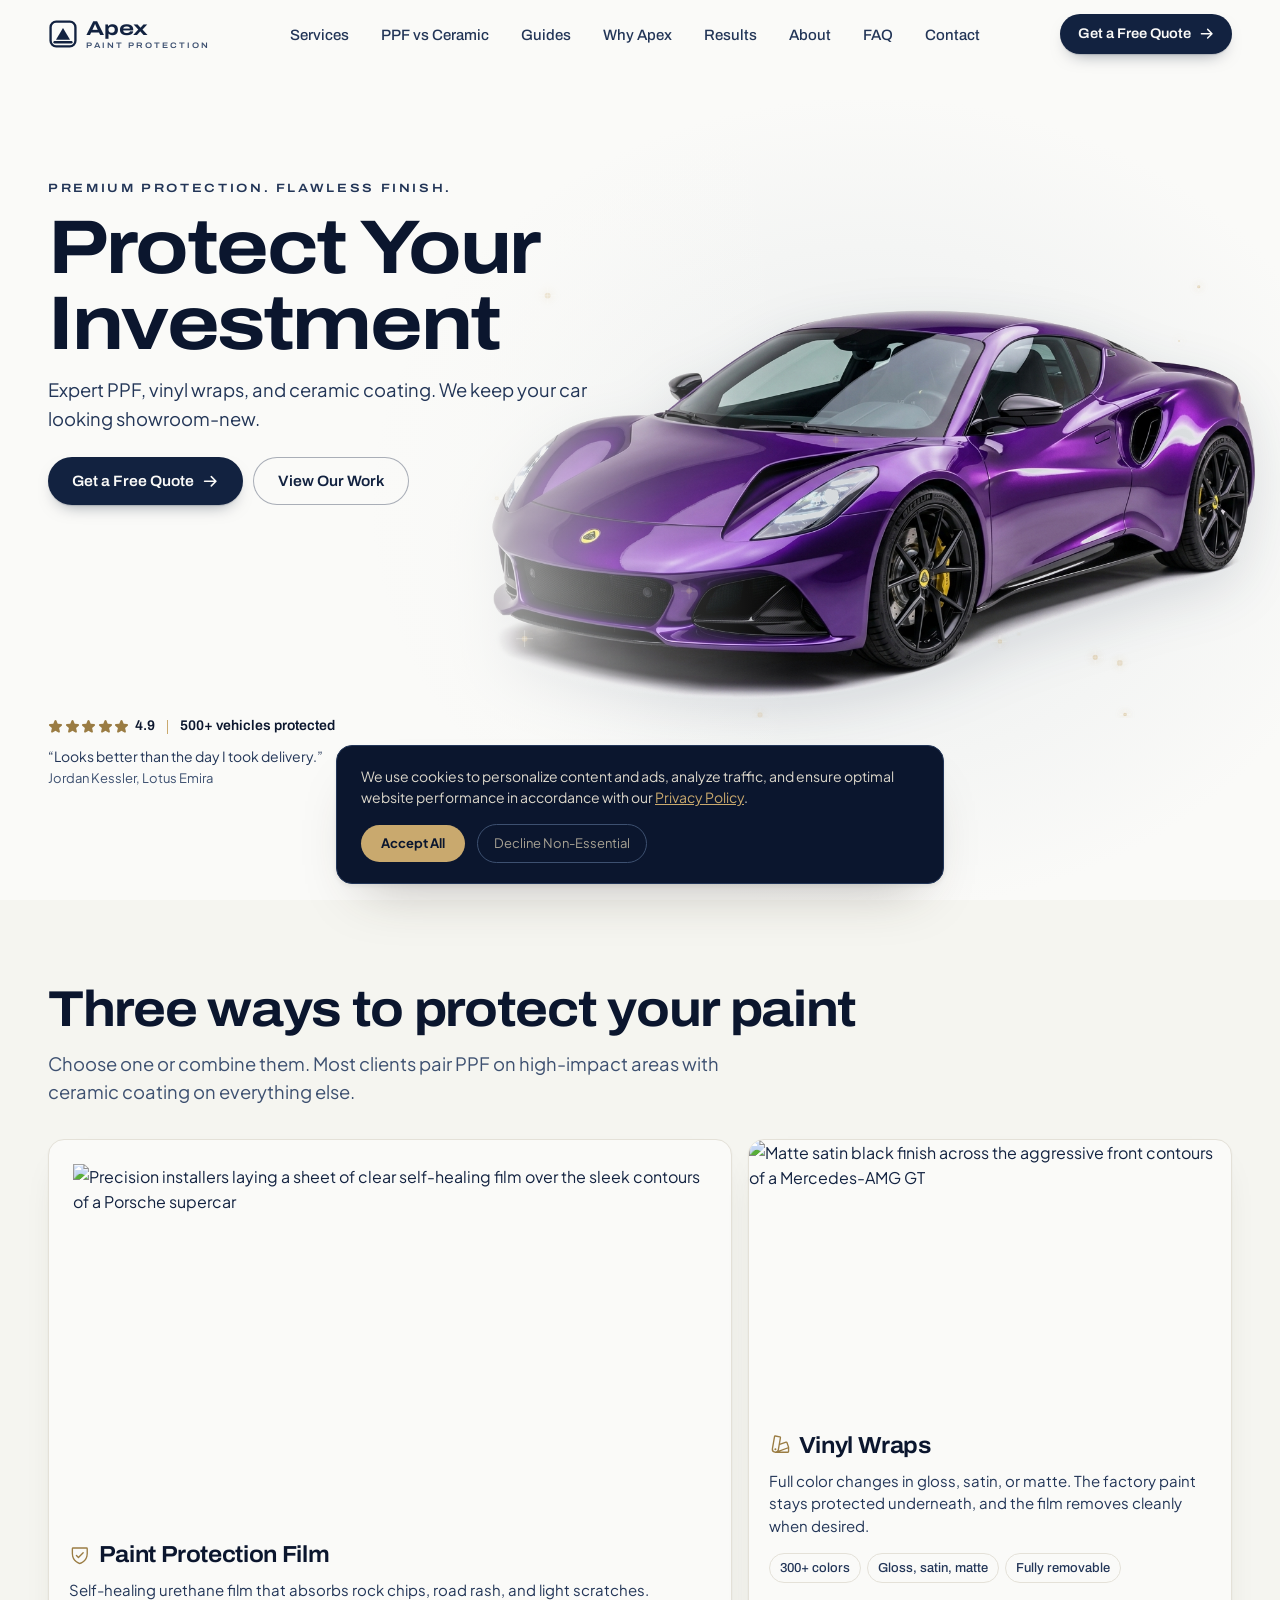
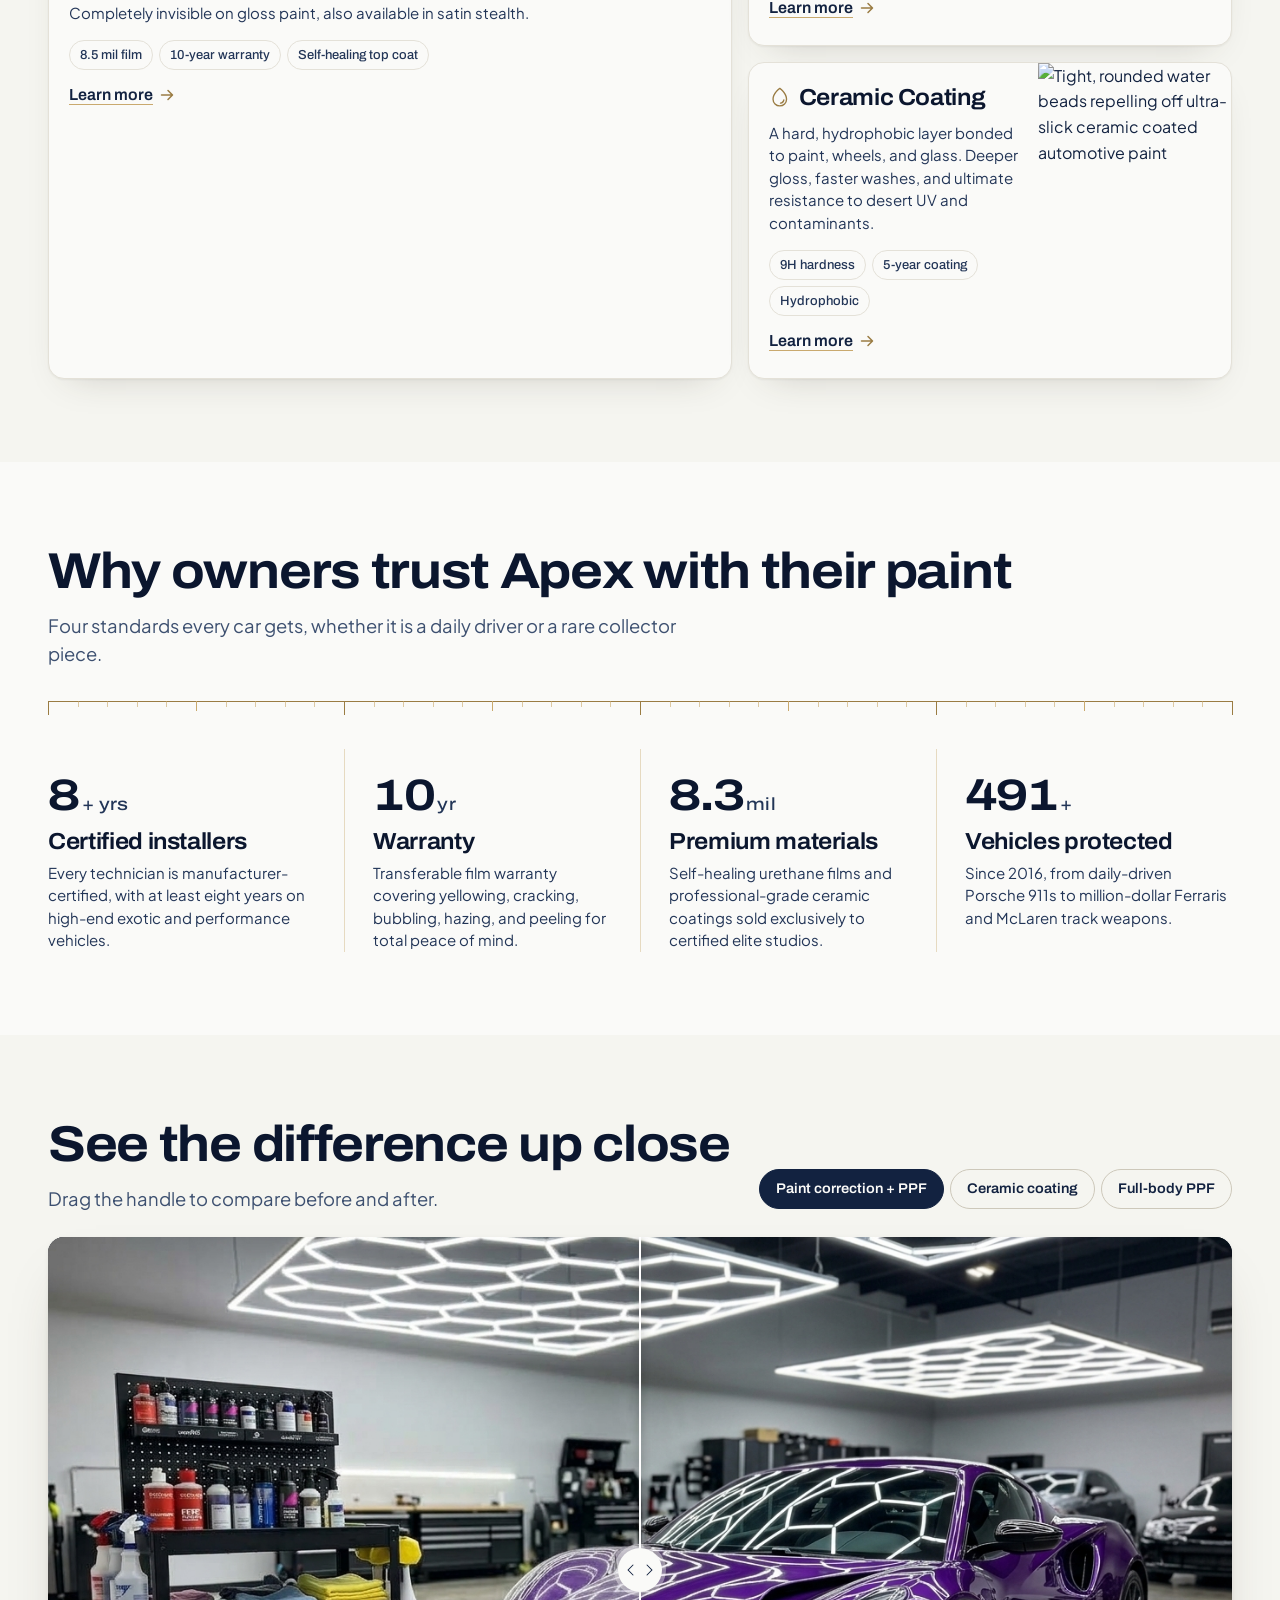
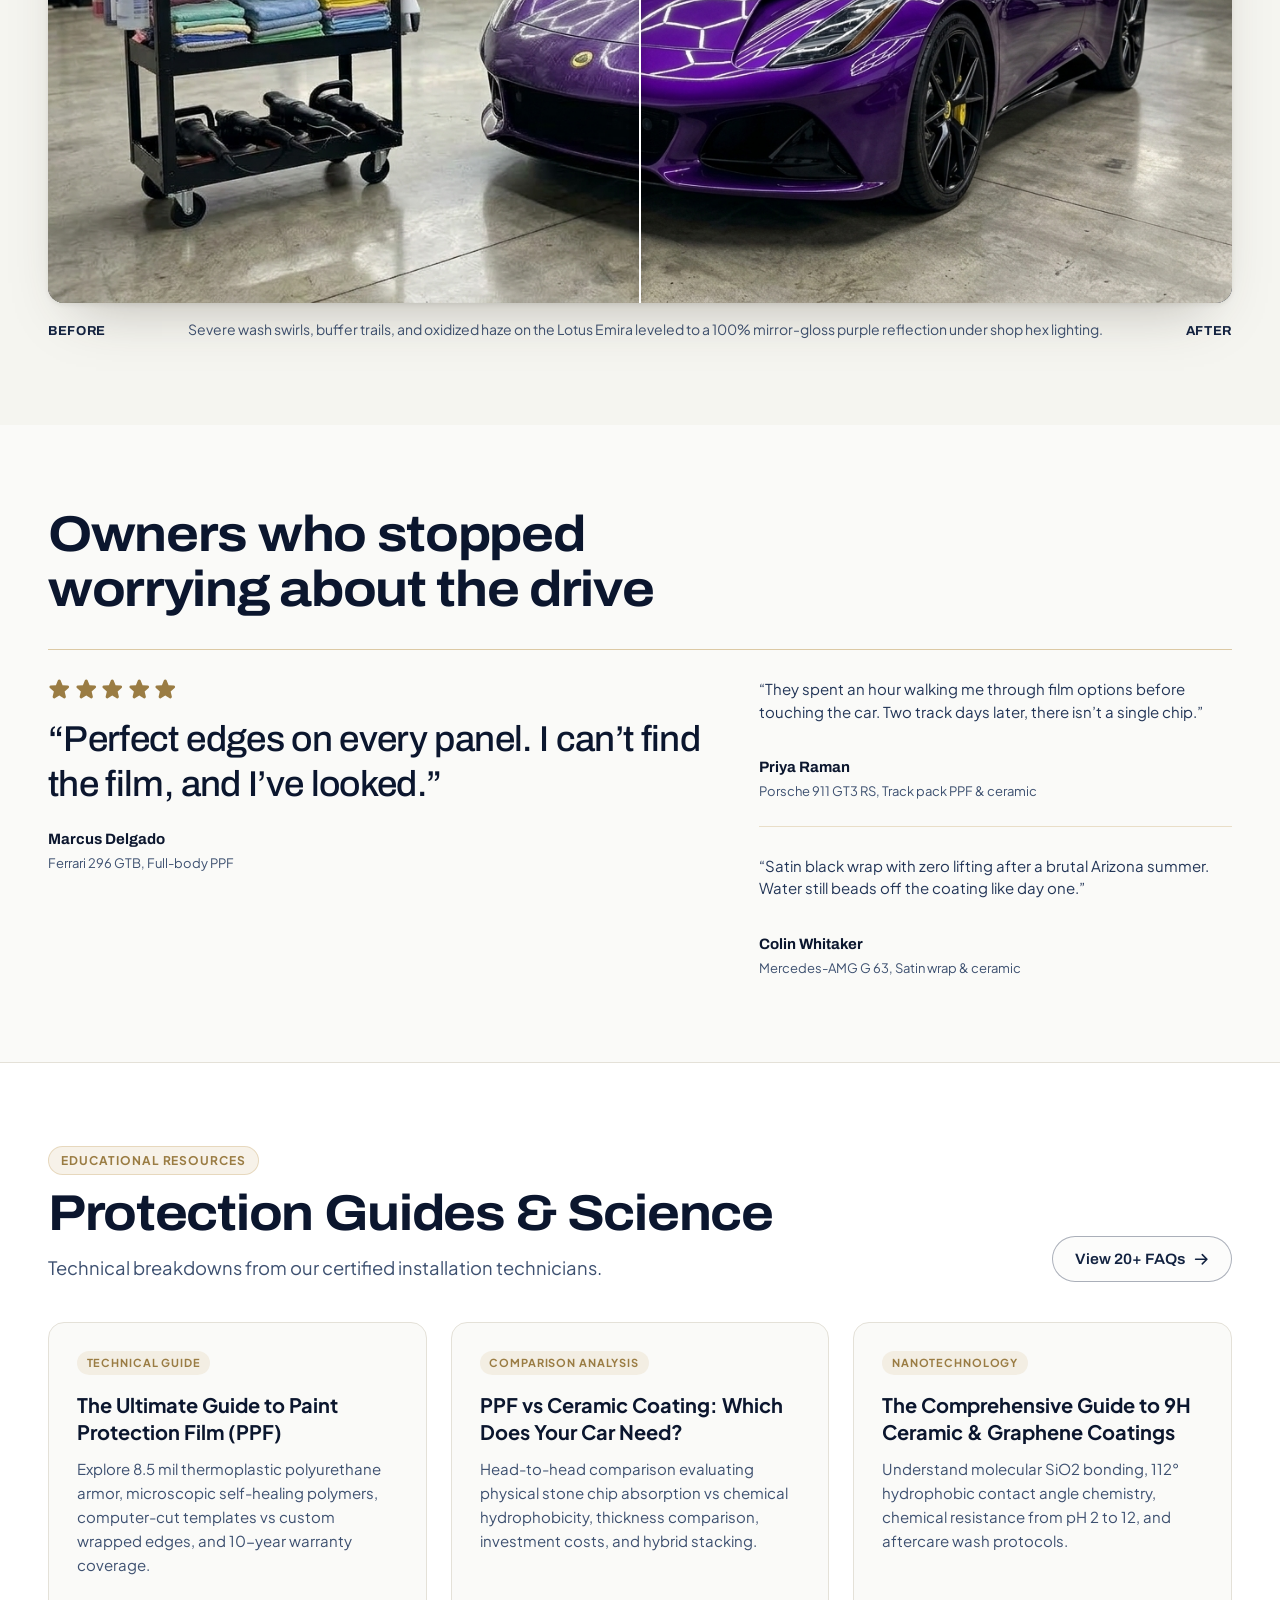
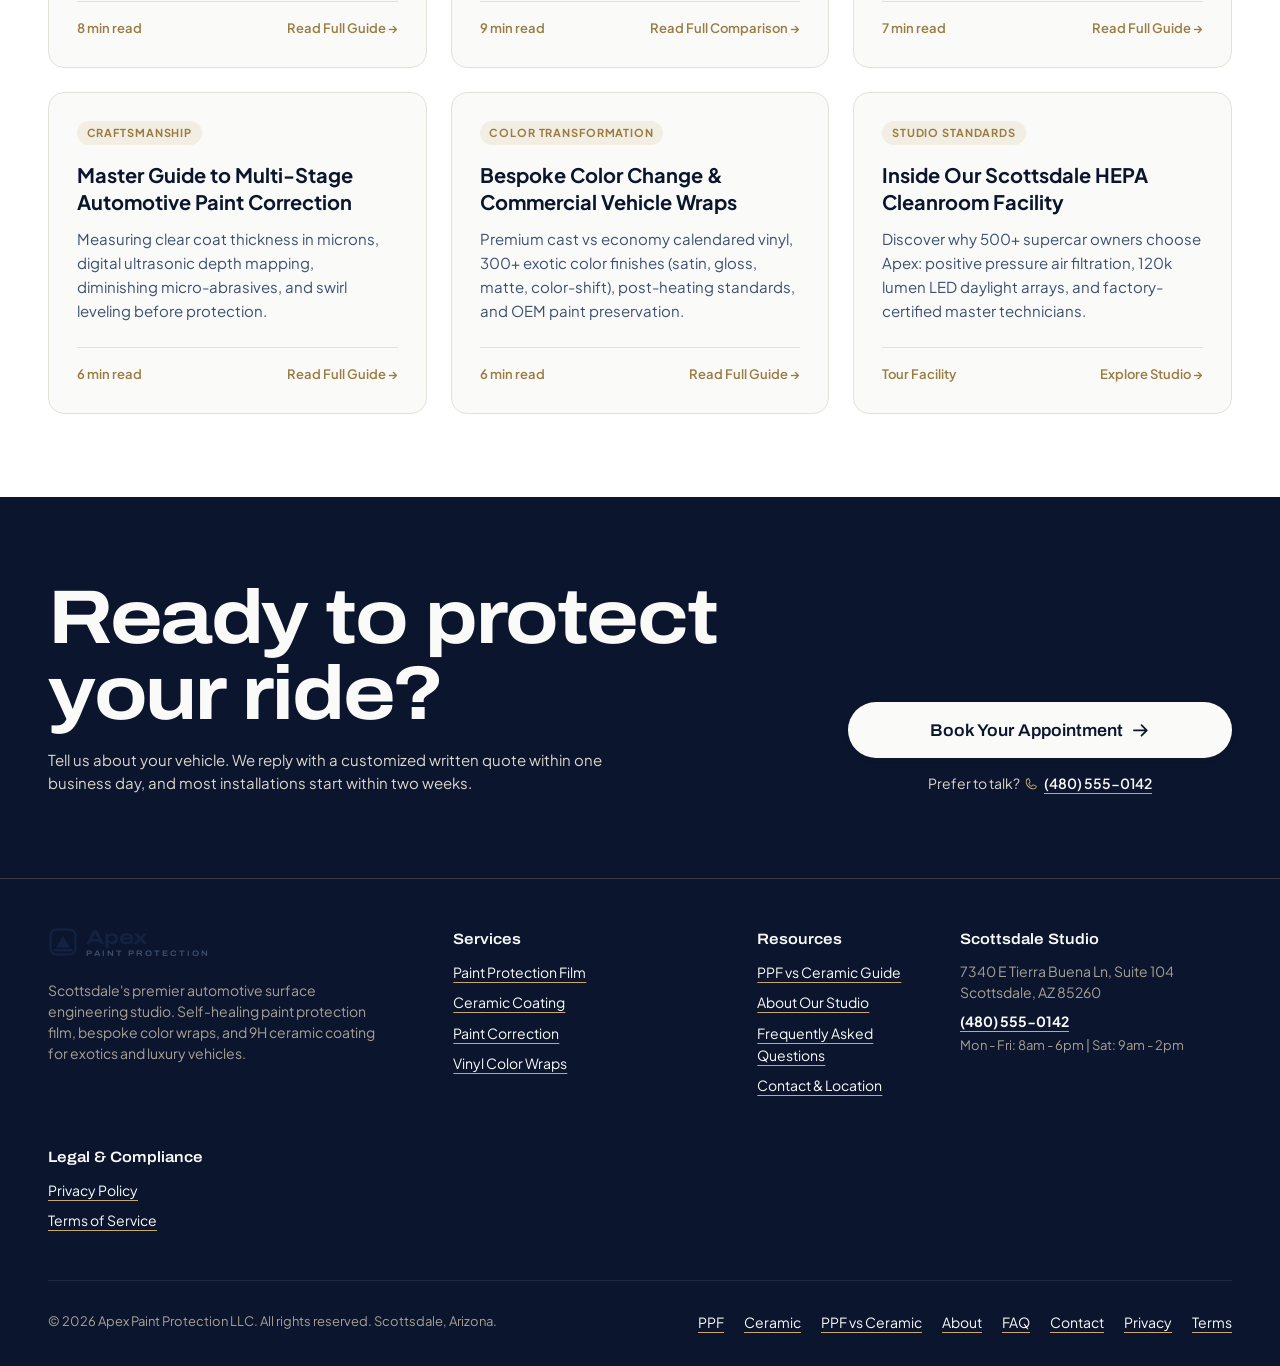
==== commit 4f0acc01: "Install and configure Vercel Speed Insights # Vercel Speed Insights Installation Report  ## Overview" ====
--- a/index.html
+++ b/index.html
@@ -21,6 +21,12 @@
   <link href="https://fonts.googleapis.com/css2?family=Archivo:ital,wdth,wght@0,62..125,100..900;1,62..125,100..900&family=Plus+Jakarta+Sans:wght@400;500;600;700&display=swap" rel="stylesheet" />
 
   <link rel="stylesheet" href="styles.css" />
+
+  <!-- Vercel Speed Insights -->
+  <script>
+    window.si = window.si || function () { (window.siq = window.siq || []).push(arguments); };
+  </script>
+  <script defer src="/_vercel/speed-insights/script.js"></script>
 
   <!-- Schema.org LocalBusiness Structured Data -->
   <script type="application/ld+json">
